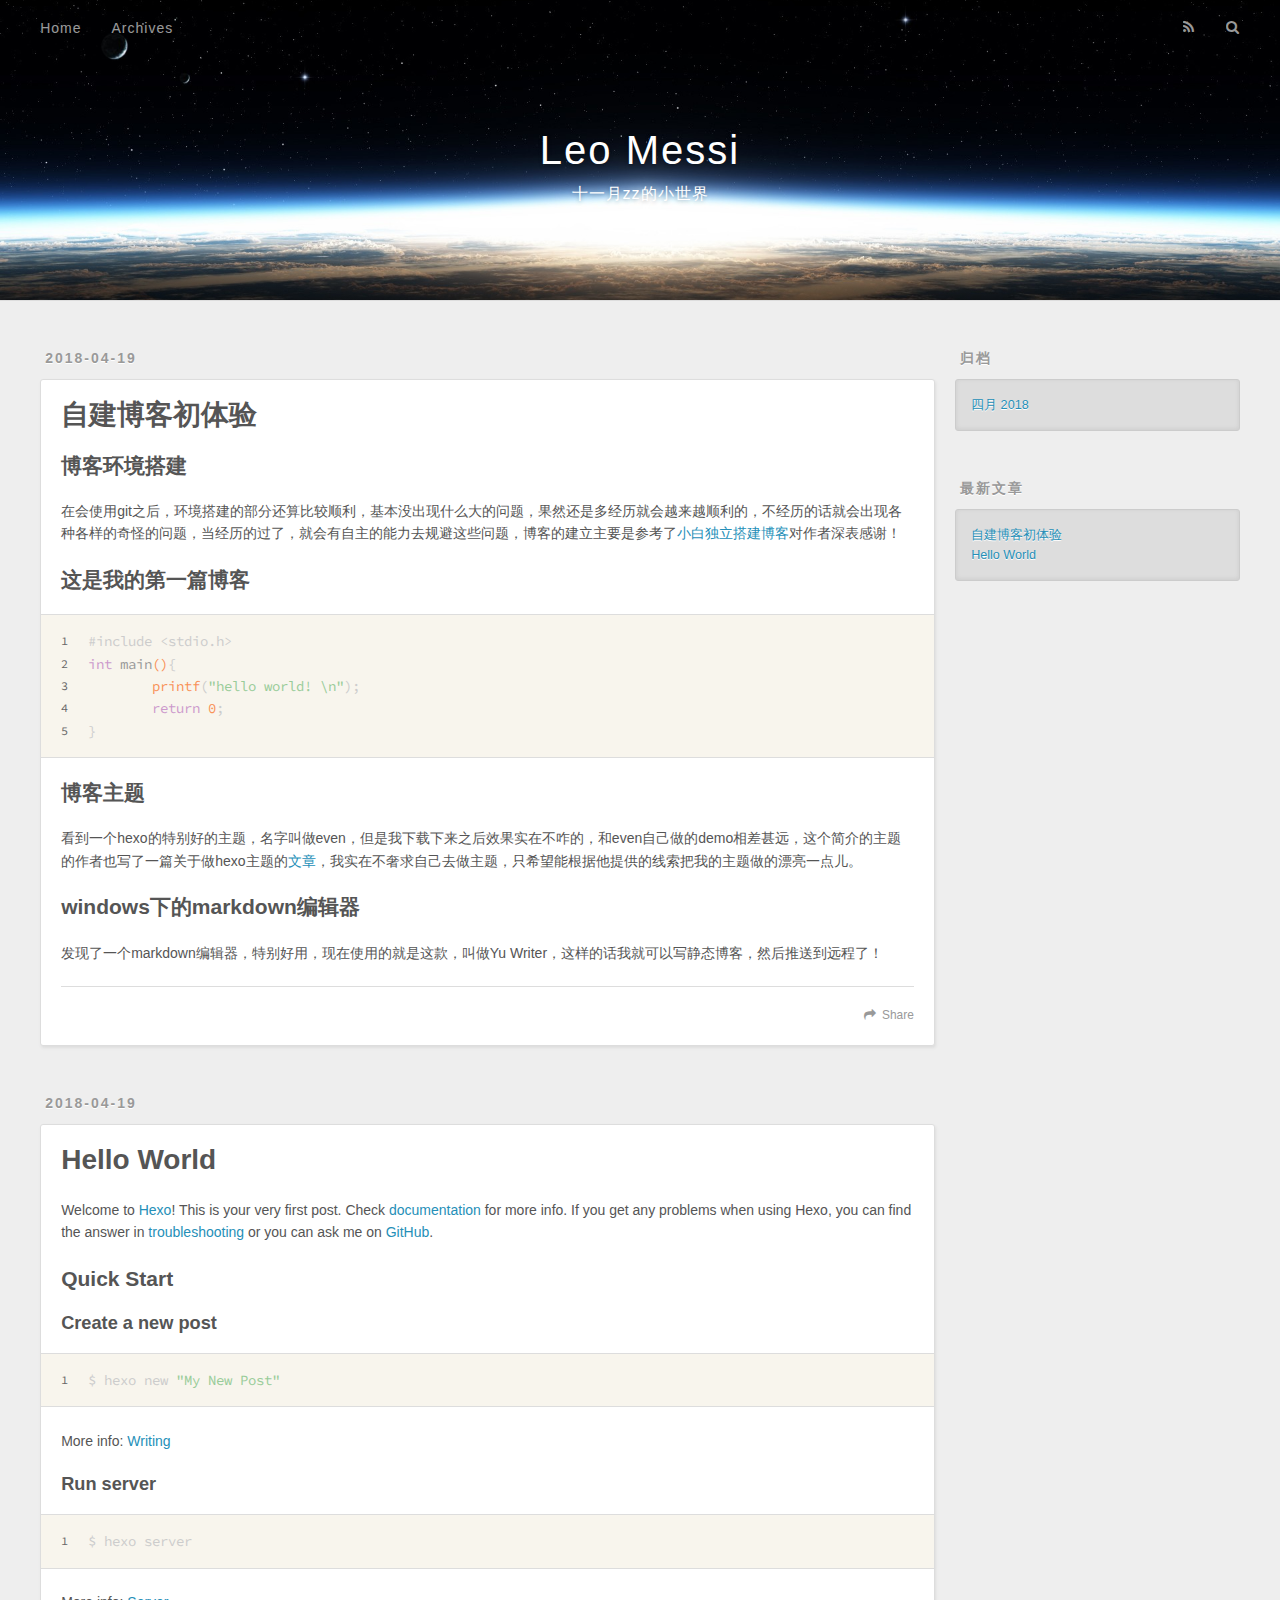
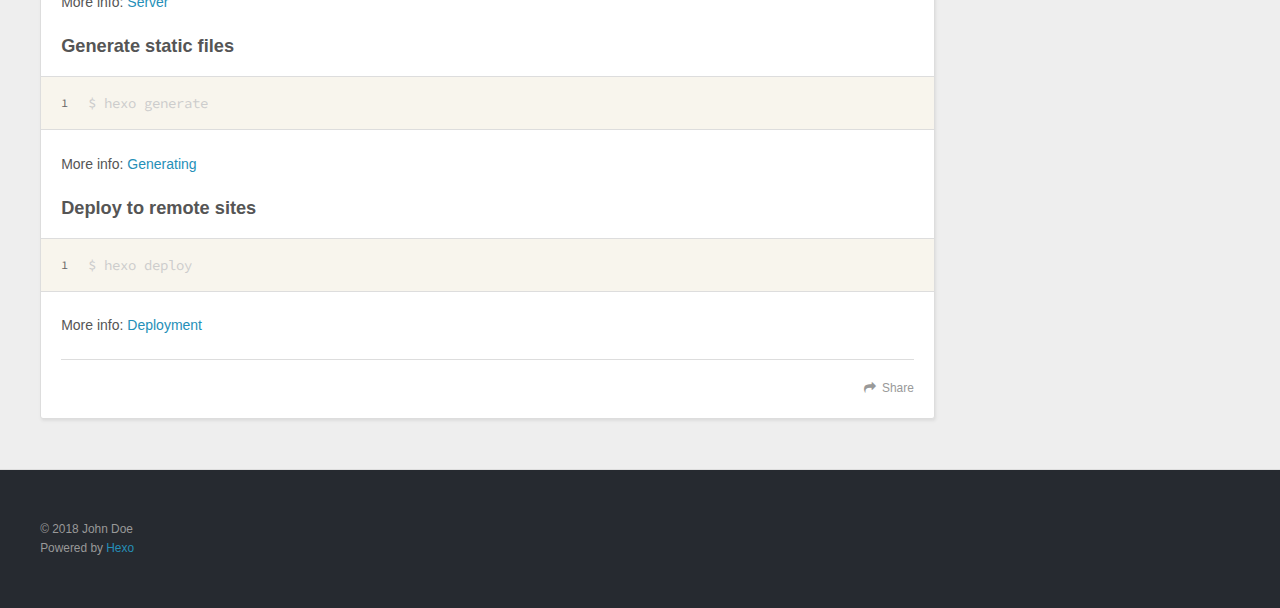
==== index.html @ 9f078a98 "Site updated: 2018-04-19 22:15:54" ====
<!DOCTYPE html>
<html>
<head>
  <meta charset="utf-8">
  

  
  <title>Leo Messi</title>
  <meta name="viewport" content="width=device-width, initial-scale=1, maximum-scale=1">
  <meta property="og:type" content="website">
<meta property="og:title" content="Leo Messi">
<meta property="og:url" content="http://yoursite.com/index.html">
<meta property="og:site_name" content="Leo Messi">
<meta property="og:locale" content="zh-CN">
<meta name="twitter:card" content="summary">
<meta name="twitter:title" content="Leo Messi">
  
    <link rel="alternate" href="/atom.xml" title="Leo Messi" type="application/atom+xml">
  
  
    <link rel="icon" href="/favicon.png">
  
  
    <link href="//fonts.googleapis.com/css?family=Source+Code+Pro" rel="stylesheet" type="text/css">
  
  <link rel="stylesheet" href="/css/style.css">
</head>

<body>
  <div id="container">
    <div id="wrap">
      <header id="header">
  <div id="banner"></div>
  <div id="header-outer" class="outer">
    <div id="header-title" class="inner">
      <h1 id="logo-wrap">
        <a href="/" id="logo">Leo Messi</a>
      </h1>
      
        <h2 id="subtitle-wrap">
          <a href="/" id="subtitle">十一月zz的小世界</a>
        </h2>
      
    </div>
    <div id="header-inner" class="inner">
      <nav id="main-nav">
        <a id="main-nav-toggle" class="nav-icon"></a>
        
          <a class="main-nav-link" href="/">Home</a>
        
          <a class="main-nav-link" href="/archives">Archives</a>
        
      </nav>
      <nav id="sub-nav">
        
          <a id="nav-rss-link" class="nav-icon" href="/atom.xml" title="RSS Feed"></a>
        
        <a id="nav-search-btn" class="nav-icon" title="搜索"></a>
      </nav>
      <div id="search-form-wrap">
        <form action="//google.com/search" method="get" accept-charset="UTF-8" class="search-form"><input type="search" name="q" class="search-form-input" placeholder="Search"><button type="submit" class="search-form-submit">&#xF002;</button><input type="hidden" name="sitesearch" value="http://yoursite.com"></form>
      </div>
    </div>
  </div>
</header>
      <div class="outer">
        <section id="main">
  
    <article id="post-my first blog" class="article article-type-post" itemscope itemprop="blogPost">
  <div class="article-meta">
    <a href="/2018/04/19/my first blog/" class="article-date">
  <time datetime="2018-04-19T09:56:06.334Z" itemprop="datePublished">2018-04-19</time>
</a>
    
  </div>
  <div class="article-inner">
    
    
      <header class="article-header">
        
  
    <h1 itemprop="name">
      <a class="article-title" href="/2018/04/19/my first blog/">自建博客初体验</a>
    </h1>
  

      </header>
    
    <div class="article-entry" itemprop="articleBody">
      
        <h2 id="博客环境搭建"><a href="#博客环境搭建" class="headerlink" title="博客环境搭建"></a>博客环境搭建</h2><p>在会使用git之后，环境搭建的部分还算比较顺利，基本没出现什么大的问题，果然还是多经历就会越来越顺利的，不经历的话就会出现各种各样的奇怪的问题，当经历的过了，就会有自主的能力去规避这些问题，博客的建立主要是参考了<a href="https://my.oschina.net/ryaneLee/blog/638440" target="_blank" rel="noopener">小白独立搭建博客</a>对作者深表感谢！</p>
<h2 id="这是我的第一篇博客"><a href="#这是我的第一篇博客" class="headerlink" title="这是我的第一篇博客"></a>这是我的第一篇博客</h2><figure class="highlight c++"><table><tr><td class="gutter"><pre><span class="line">1</span><br><span class="line">2</span><br><span class="line">3</span><br><span class="line">4</span><br><span class="line">5</span><br></pre></td><td class="code"><pre><span class="line"><span class="meta">#<span class="meta-keyword">include</span> <span class="meta-string">&lt;stdio.h&gt;</span></span></span><br><span class="line"><span class="function"><span class="keyword">int</span> <span class="title">main</span><span class="params">()</span></span>&#123;</span><br><span class="line">	<span class="built_in">printf</span>(<span class="string">"hello world! \n"</span>);</span><br><span class="line">	<span class="keyword">return</span> <span class="number">0</span>;</span><br><span class="line">&#125;</span><br></pre></td></tr></table></figure>
<h2 id="博客主题"><a href="#博客主题" class="headerlink" title="博客主题"></a>博客主题</h2><p>看到一个hexo的特别好的主题，名字叫做even，但是我下载下来之后效果实在不咋的，和even自己做的demo相差甚远，这个简介的主题的作者也写了一篇关于做hexo主题的<a href="http://www.ahonn.me/2016/12/15/create-a-hexo-theme-from-scratch/" target="_blank" rel="noopener">文章</a>，我实在不奢求自己去做主题，只希望能根据他提供的线索把我的主题做的漂亮一点儿。</p>
<h2 id="windows下的markdown编辑器"><a href="#windows下的markdown编辑器" class="headerlink" title="windows下的markdown编辑器"></a>windows下的markdown编辑器</h2><p>发现了一个markdown编辑器，特别好用，现在使用的就是这款，叫做Yu Writer，这样的话我就可以写静态博客，然后推送到远程了！</p>

      
    </div>
    <footer class="article-footer">
      <a data-url="http://yoursite.com/2018/04/19/my first blog/" data-id="cjg6lzcwb0001douzcb21esgv" class="article-share-link">Share</a>
      
      
    </footer>
  </div>
  
</article>


  
    <article id="post-hello-world" class="article article-type-post" itemscope itemprop="blogPost">
  <div class="article-meta">
    <a href="/2018/04/19/hello-world/" class="article-date">
  <time datetime="2018-04-19T07:19:35.879Z" itemprop="datePublished">2018-04-19</time>
</a>
    
  </div>
  <div class="article-inner">
    
    
      <header class="article-header">
        
  
    <h1 itemprop="name">
      <a class="article-title" href="/2018/04/19/hello-world/">Hello World</a>
    </h1>
  

      </header>
    
    <div class="article-entry" itemprop="articleBody">
      
        <p>Welcome to <a href="https://hexo.io/" target="_blank" rel="noopener">Hexo</a>! This is your very first post. Check <a href="https://hexo.io/docs/" target="_blank" rel="noopener">documentation</a> for more info. If you get any problems when using Hexo, you can find the answer in <a href="https://hexo.io/docs/troubleshooting.html" target="_blank" rel="noopener">troubleshooting</a> or you can ask me on <a href="https://github.com/hexojs/hexo/issues" target="_blank" rel="noopener">GitHub</a>.</p>
<h2 id="Quick-Start"><a href="#Quick-Start" class="headerlink" title="Quick Start"></a>Quick Start</h2><h3 id="Create-a-new-post"><a href="#Create-a-new-post" class="headerlink" title="Create a new post"></a>Create a new post</h3><figure class="highlight bash"><table><tr><td class="gutter"><pre><span class="line">1</span><br></pre></td><td class="code"><pre><span class="line">$ hexo new <span class="string">"My New Post"</span></span><br></pre></td></tr></table></figure>
<p>More info: <a href="https://hexo.io/docs/writing.html" target="_blank" rel="noopener">Writing</a></p>
<h3 id="Run-server"><a href="#Run-server" class="headerlink" title="Run server"></a>Run server</h3><figure class="highlight bash"><table><tr><td class="gutter"><pre><span class="line">1</span><br></pre></td><td class="code"><pre><span class="line">$ hexo server</span><br></pre></td></tr></table></figure>
<p>More info: <a href="https://hexo.io/docs/server.html" target="_blank" rel="noopener">Server</a></p>
<h3 id="Generate-static-files"><a href="#Generate-static-files" class="headerlink" title="Generate static files"></a>Generate static files</h3><figure class="highlight bash"><table><tr><td class="gutter"><pre><span class="line">1</span><br></pre></td><td class="code"><pre><span class="line">$ hexo generate</span><br></pre></td></tr></table></figure>
<p>More info: <a href="https://hexo.io/docs/generating.html" target="_blank" rel="noopener">Generating</a></p>
<h3 id="Deploy-to-remote-sites"><a href="#Deploy-to-remote-sites" class="headerlink" title="Deploy to remote sites"></a>Deploy to remote sites</h3><figure class="highlight bash"><table><tr><td class="gutter"><pre><span class="line">1</span><br></pre></td><td class="code"><pre><span class="line">$ hexo deploy</span><br></pre></td></tr></table></figure>
<p>More info: <a href="https://hexo.io/docs/deployment.html" target="_blank" rel="noopener">Deployment</a></p>

      
    </div>
    <footer class="article-footer">
      <a data-url="http://yoursite.com/2018/04/19/hello-world/" data-id="cjg6lzcvq0000douzzpx4tgja" class="article-share-link">Share</a>
      
      
    </footer>
  </div>
  
</article>


  


</section>
        
          <aside id="sidebar">
  
    

  
    

  
    
  
    
  <div class="widget-wrap">
    <h3 class="widget-title">归档</h3>
    <div class="widget">
      <ul class="archive-list"><li class="archive-list-item"><a class="archive-list-link" href="/archives/2018/04/">四月 2018</a></li></ul>
    </div>
  </div>


  
    
  <div class="widget-wrap">
    <h3 class="widget-title">最新文章</h3>
    <div class="widget">
      <ul>
        
          <li>
            <a href="/2018/04/19/my first blog/">自建博客初体验</a>
          </li>
        
          <li>
            <a href="/2018/04/19/hello-world/">Hello World</a>
          </li>
        
      </ul>
    </div>
  </div>

  
</aside>
        
      </div>
      <footer id="footer">
  
  <div class="outer">
    <div id="footer-info" class="inner">
      &copy; 2018 John Doe<br>
      Powered by <a href="http://hexo.io/" target="_blank">Hexo</a>
    </div>
  </div>
</footer>
    </div>
    <nav id="mobile-nav">
  
    <a href="/" class="mobile-nav-link">Home</a>
  
    <a href="/archives" class="mobile-nav-link">Archives</a>
  
</nav>
    

<script src="//ajax.googleapis.com/ajax/libs/jquery/2.0.3/jquery.min.js"></script>


  <link rel="stylesheet" href="/fancybox/jquery.fancybox.css">
  <script src="/fancybox/jquery.fancybox.pack.js"></script>


<script src="/js/script.js"></script>



  </div>
</body>
</html>
---- css/style.css ----
body {
  width: 100%;
}
body:before,
body:after {
  content: "";
  display: table;
}
body:after {
  clear: both;
}
html,
body,
div,
span,
applet,
object,
iframe,
h1,
h2,
h3,
h4,
h5,
h6,
p,
blockquote,
pre,
a,
abbr,
acronym,
address,
big,
cite,
code,
del,
dfn,
em,
img,
ins,
kbd,
q,
s,
samp,
small,
strike,
strong,
sub,
sup,
tt,
var,
dl,
dt,
dd,
ol,
ul,
li,
fieldset,
form,
label,
legend,
table,
caption,
tbody,
tfoot,
thead,
tr,
th,
td {
  margin: 0;
  padding: 0;
  border: 0;
  outline: 0;
  font-weight: inherit;
  font-style: inherit;
  font-family: inherit;
  font-size: 100%;
  vertical-align: baseline;
}
body {
  line-height: 1;
  color: #000;
  background: #fff;
}
ol,
ul {
  list-style: none;
}
table {
  border-collapse: separate;
  border-spacing: 0;
  vertical-align: middle;
}
caption,
th,
td {
  text-align: left;
  font-weight: normal;
  vertical-align: middle;
}
a img {
  border: none;
}
input,
button {
  margin: 0;
  padding: 0;
}
input::-moz-focus-inner,
button::-moz-focus-inner {
  border: 0;
  padding: 0;
}
@font-face {
  font-family: FontAwesome;
  font-style: normal;
  font-weight: normal;
  src: url("fonts/fontawesome-webfont.eot?v=#4.0.3");
  src: url("fonts/fontawesome-webfont.eot?#iefix&v=#4.0.3") format("embedded-opentype"), url("fonts/fontawesome-webfont.woff?v=#4.0.3") format("woff"), url("fonts/fontawesome-webfont.ttf?v=#4.0.3") format("truetype"), url("fonts/fontawesome-webfont.svg#fontawesomeregular?v=#4.0.3") format("svg");
}
html,
body,
#container {
  height: 100%;
}
body {
  background: #eee;
  font: 14px -apple-system, BlinkMacSystemFont, "Segoe UI", "Roboto", "Oxygen", "Ubuntu", "Cantarell", "Fira Sans", "Droid Sans", "Helvetica Neue", sans-serif;
  -webkit-text-size-adjust: 100%;
}
.outer {
  max-width: 1220px;
  margin: 0 auto;
  padding: 0 20px;
}
.outer:before,
.outer:after {
  content: "";
  display: table;
}
.outer:after {
  clear: both;
}
.inner {
  display: inline;
  float: left;
  width: 98.33333333333333%;
  margin: 0 0.833333333333333%;
}
.left,
.alignleft {
  float: left;
}
.right,
.alignright {
  float: right;
}
.clear {
  clear: both;
}
#container {
  position: relative;
}
.mobile-nav-on {
  overflow: hidden;
}
#wrap {
  height: 100%;
  width: 100%;
  position: absolute;
  top: 0;
  left: 0;
  -webkit-transition: 0.2s ease-out;
  -moz-transition: 0.2s ease-out;
  -ms-transition: 0.2s ease-out;
  transition: 0.2s ease-out;
  z-index: 1;
  background: #eee;
}
.mobile-nav-on #wrap {
  left: 280px;
}
@media screen and (min-width: 768px) {
  #main {
    display: inline;
    float: left;
    width: 73.33333333333333%;
    margin: 0 0.833333333333333%;
  }
}
.article-date,
.article-category-link,
.archive-year,
.widget-title {
  text-decoration: none;
  text-transform: uppercase;
  letter-spacing: 2px;
  color: #999;
  margin-bottom: 1em;
  margin-left: 5px;
  line-height: 1em;
  text-shadow: 0 1px #fff;
  font-weight: bold;
}
.article-inner,
.archive-article-inner {
  background: #fff;
  -webkit-box-shadow: 1px 2px 3px #ddd;
  box-shadow: 1px 2px 3px #ddd;
  border: 1px solid #ddd;
  border-radius: 3px;
}
.article-entry h1,
.widget h1 {
  font-size: 2em;
}
.article-entry h2,
.widget h2 {
  font-size: 1.5em;
}
.article-entry h3,
.widget h3 {
  font-size: 1.3em;
}
.article-entry h4,
.widget h4 {
  font-size: 1.2em;
}
.article-entry h5,
.widget h5 {
  font-size: 1em;
}
.article-entry h6,
.widget h6 {
  font-size: 1em;
  color: #999;
}
.article-entry hr,
.widget hr {
  border: 1px dashed #ddd;
}
.article-entry strong,
.widget strong {
  font-weight: bold;
}
.article-entry em,
.widget em,
.article-entry cite,
.widget cite {
  font-style: italic;
}
.article-entry sup,
.widget sup,
.article-entry sub,
.widget sub {
  font-size: 0.75em;
  line-height: 0;
  position: relative;
  vertical-align: baseline;
}
.article-entry sup,
.widget sup {
  top: -0.5em;
}
.article-entry sub,
.widget sub {
  bottom: -0.2em;
}
.article-entry small,
.widget small {
  font-size: 0.85em;
}
.article-entry acronym,
.widget acronym,
.article-entry abbr,
.widget abbr {
  border-bottom: 1px dotted;
}
.article-entry ul,
.widget ul,
.article-entry ol,
.widget ol,
.article-entry dl,
.widget dl {
  margin: 0 20px;
  line-height: 1.6em;
}
.article-entry ul ul,
.widget ul ul,
.article-entry ol ul,
.widget ol ul,
.article-entry ul ol,
.widget ul ol,
.article-entry ol ol,
.widget ol ol {
  margin-top: 0;
  margin-bottom: 0;
}
.article-entry ul,
.widget ul {
  list-style: disc;
}
.article-entry ol,
.widget ol {
  list-style: decimal;
}
.article-entry dt,
.widget dt {
  font-weight: bold;
}
#header {
  height: 300px;
  position: relative;
  border-bottom: 1px solid #ddd;
}
#header:before,
#header:after {
  content: "";
  position: absolute;
  left: 0;
  right: 0;
  height: 40px;
}
#header:before {
  top: 0;
  background: -webkit-linear-gradient(rgba(0,0,0,0.2), transparent);
  background: -moz-linear-gradient(rgba(0,0,0,0.2), transparent);
  background: -ms-linear-gradient(rgba(0,0,0,0.2), transparent);
  background: linear-gradient(rgba(0,0,0,0.2), transparent);
}
#header:after {
  bottom: 0;
  background: -webkit-linear-gradient(transparent, rgba(0,0,0,0.2));
  background: -moz-linear-gradient(transparent, rgba(0,0,0,0.2));
  background: -ms-linear-gradient(transparent, rgba(0,0,0,0.2));
  background: linear-gradient(transparent, rgba(0,0,0,0.2));
}
#header-outer {
  height: 100%;
  position: relative;
}
#header-inner {
  position: relative;
  overflow: hidden;
}
#banner {
  position: absolute;
  top: 0;
  left: 0;
  width: 100%;
  height: 100%;
  background: url("images/banner.jpg") center #000;
  -webkit-background-size: cover;
  -moz-background-size: cover;
  background-size: cover;
  z-index: -1;
}
#header-title {
  text-align: center;
  height: 40px;
  position: absolute;
  top: 50%;
  left: 0;
  margin-top: -20px;
}
#logo,
#subtitle {
  text-decoration: none;
  color: #fff;
  font-weight: 300;
  text-shadow: 0 1px 4px rgba(0,0,0,0.3);
}
#logo {
  font-size: 40px;
  line-height: 40px;
  letter-spacing: 2px;
}
#subtitle {
  font-size: 16px;
  line-height: 16px;
  letter-spacing: 1px;
}
#subtitle-wrap {
  margin-top: 16px;
}
#main-nav {
  float: left;
  margin-left: -15px;
}
.nav-icon,
.main-nav-link {
  float: left;
  color: #fff;
  opacity: 0.6;
  text-decoration: none;
  text-shadow: 0 1px rgba(0,0,0,0.2);
  -webkit-transition: opacity 0.2s;
  -moz-transition: opacity 0.2s;
  -ms-transition: opacity 0.2s;
  transition: opacity 0.2s;
  display: block;
  padding: 20px 15px;
}
.nav-icon:hover,
.main-nav-link:hover {
  opacity: 1;
}
.nav-icon {
  font-family: FontAwesome;
  text-align: center;
  font-size: 14px;
  width: 14px;
  height: 14px;
  padding: 20px 15px;
  position: relative;
  cursor: pointer;
}
.main-nav-link {
  font-weight: 300;
  letter-spacing: 1px;
}
@media screen and (max-width: 479px) {
  .main-nav-link {
    display: none;
  }
}
#main-nav-toggle {
  display: none;
}
#main-nav-toggle:before {
  content: "\f0c9";
}
@media screen and (max-width: 479px) {
  #main-nav-toggle {
    display: block;
  }
}
#sub-nav {
  float: right;
  margin-right: -15px;
}
#nav-rss-link:before {
  content: "\f09e";
}
#nav-search-btn:before {
  content: "\f002";
}
#search-form-wrap {
  position: absolute;
  top: 15px;
  width: 150px;
  height: 30px;
  right: -150px;
  opacity: 0;
  -webkit-transition: 0.2s ease-out;
  -moz-transition: 0.2s ease-out;
  -ms-transition: 0.2s ease-out;
  transition: 0.2s ease-out;
}
#search-form-wrap.on {
  opacity: 1;
  right: 0;
}
@media screen and (max-width: 479px) {
  #search-form-wrap {
    width: 100%;
    right: -100%;
  }
}
.search-form {
  position: absolute;
  top: 0;
  left: 0;
  right: 0;
  background: #fff;
  padding: 5px 15px;
  border-radius: 15px;
  -webkit-box-shadow: 0 0 10px rgba(0,0,0,0.3);
  box-shadow: 0 0 10px rgba(0,0,0,0.3);
}
.search-form-input {
  border: none;
  background: none;
  color: #555;
  width: 100%;
  font: 13px -apple-system, BlinkMacSystemFont, "Segoe UI", "Roboto", "Oxygen", "Ubuntu", "Cantarell", "Fira Sans", "Droid Sans", "Helvetica Neue", sans-serif;
  outline: none;
}
.search-form-input::-webkit-search-results-decoration,
.search-form-input::-webkit-search-cancel-button {
  -webkit-appearance: none;
}
.search-form-submit {
  position: absolute;
  top: 50%;
  right: 10px;
  margin-top: -7px;
  font: 13px FontAwesome;
  border: none;
  background: none;
  color: #bbb;
  cursor: pointer;
}
.search-form-submit:hover,
.search-form-submit:focus {
  color: #777;
}
.article {
  margin: 50px 0;
}
.article-inner {
  overflow: hidden;
}
.article-meta:before,
.article-meta:after {
  content: "";
  display: table;
}
.article-meta:after {
  clear: both;
}
.article-date {
  float: left;
}
.article-category {
  float: left;
  line-height: 1em;
  color: #ccc;
  text-shadow: 0 1px #fff;
  margin-left: 8px;
}
.article-category:before {
  content: "\2022";
}
.article-category-link {
  margin: 0 12px 1em;
}
.article-header {
  padding: 20px 20px 0;
}
.article-title {
  text-decoration: none;
  font-size: 2em;
  font-weight: bold;
  color: #555;
  line-height: 1.1em;
  -webkit-transition: color 0.2s;
  -moz-transition: color 0.2s;
  -ms-transition: color 0.2s;
  transition: color 0.2s;
}
a.article-title:hover {
  color: #258fb8;
}
.article-entry {
  color: #555;
  padding: 0 20px;
}
.article-entry:before,
.article-entry:after {
  content: "";
  display: table;
}
.article-entry:after {
  clear: both;
}
.article-entry p,
.article-entry table {
  line-height: 1.6em;
  margin: 1.6em 0;
}
.article-entry h1,
.article-entry h2,
.article-entry h3,
.article-entry h4,
.article-entry h5,
.article-entry h6 {
  font-weight: bold;
}
.article-entry h1,
.article-entry h2,
.article-entry h3,
.article-entry h4,
.article-entry h5,
.article-entry h6 {
  line-height: 1.1em;
  margin: 1.1em 0;
}
.article-entry a {
  color: #258fb8;
  text-decoration: none;
}
.article-entry a:hover {
  text-decoration: underline;
}
.article-entry ul,
.article-entry ol,
.article-entry dl {
  margin-top: 1.6em;
  margin-bottom: 1.6em;
}
.article-entry img,
.article-entry video {
  max-width: 100%;
  height: auto;
  display: block;
  margin: auto;
}
.article-entry iframe {
  border: none;
}
.article-entry table {
  width: 100%;
  border-collapse: collapse;
  border-spacing: 0;
}
.article-entry th {
  font-weight: bold;
  border-bottom: 3px solid #ddd;
  padding-bottom: 0.5em;
}
.article-entry td {
  border-bottom: 1px solid #ddd;
  padding: 10px 0;
}
.article-entry blockquote {
  font-family: Georgia, "Times New Roman", serif;
  font-size: 1.4em;
  margin: 1.6em 20px;
  text-align: center;
}
.article-entry blockquote footer {
  font-size: 14px;
  margin: 1.6em 0;
  font-family: -apple-system, BlinkMacSystemFont, "Segoe UI", "Roboto", "Oxygen", "Ubuntu", "Cantarell", "Fira Sans", "Droid Sans", "Helvetica Neue", sans-serif;
}
.article-entry blockquote footer cite:before {
  content: "—";
  padding: 0 0.5em;
}
.article-entry .pullquote {
  text-align: left;
  width: 45%;
  margin: 0;
}
.article-entry .pullquote.left {
  margin-left: 0.5em;
  margin-right: 1em;
}
.article-entry .pullquote.right {
  margin-right: 0.5em;
  margin-left: 1em;
}
.article-entry .caption {
  color: #999;
  display: block;
  font-size: 0.9em;
  margin-top: 0.5em;
  position: relative;
  text-align: center;
}
.article-entry .video-container {
  position: relative;
  padding-top: 56.25%;
  height: 0;
  overflow: hidden;
}
.article-entry .video-container iframe,
.article-entry .video-container object,
.article-entry .video-container embed {
  position: absolute;
  top: 0;
  left: 0;
  width: 100%;
  height: 100%;
  margin-top: 0;
}
.article-more-link a {
  display: inline-block;
  line-height: 1em;
  padding: 6px 15px;
  border-radius: 15px;
  background: #eee;
  color: #999;
  text-shadow: 0 1px #fff;
  text-decoration: none;
}
.article-more-link a:hover {
  background: #258fb8;
  color: #fff;
  text-decoration: none;
  text-shadow: 0 1px #1e7293;
}
.article-footer {
  font-size: 0.85em;
  line-height: 1.6em;
  border-top: 1px solid #ddd;
  padding-top: 1.6em;
  margin: 0 20px 20px;
}
.article-footer:before,
.article-footer:after {
  content: "";
  display: table;
}
.article-footer:after {
  clear: both;
}
.article-footer a {
  color: #999;
  text-decoration: none;
}
.article-footer a:hover {
  color: #555;
}
.article-tag-list-item {
  float: left;
  margin-right: 10px;
}
.article-tag-list-link:before {
  content: "#";
}
.article-comment-link {
  float: right;
}
.article-comment-link:before {
  content: "\f075";
  font-family: FontAwesome;
  padding-right: 8px;
}
.article-share-link {
  cursor: pointer;
  float: right;
  margin-left: 20px;
}
.article-share-link:before {
  content: "\f064";
  font-family: FontAwesome;
  padding-right: 6px;
}
#article-nav {
  position: relative;
}
#article-nav:before,
#article-nav:after {
  content: "";
  display: table;
}
#article-nav:after {
  clear: both;
}
@media screen and (min-width: 768px) {
  #article-nav {
    margin: 50px 0;
  }
  #article-nav:before {
    width: 8px;
    height: 8px;
    position: absolute;
    top: 50%;
    left: 50%;
    margin-top: -4px;
    margin-left: -4px;
    content: "";
    border-radius: 50%;
    background: #ddd;
    -webkit-box-shadow: 0 1px 2px #fff;
    box-shadow: 0 1px 2px #fff;
  }
}
.article-nav-link-wrap {
  text-decoration: none;
  text-shadow: 0 1px #fff;
  color: #999;
  -webkit-box-sizing: border-box;
  -moz-box-sizing: border-box;
  box-sizing: border-box;
  margin-top: 50px;
  text-align: center;
  display: block;
}
.article-nav-link-wrap:hover {
  color: #555;
}
@media screen and (min-width: 768px) {
  .article-nav-link-wrap {
    width: 50%;
    margin-top: 0;
  }
}
@media screen and (min-width: 768px) {
  #article-nav-newer {
    float: left;
    text-align: right;
    padding-right: 20px;
  }
}
@media screen and (min-width: 768px) {
  #article-nav-older {
    float: right;
    text-align: left;
    padding-left: 20px;
  }
}
.article-nav-caption {
  text-transform: uppercase;
  letter-spacing: 2px;
  color: #ddd;
  line-height: 1em;
  font-weight: bold;
}
#article-nav-newer .article-nav-caption {
  margin-right: -2px;
}
.article-nav-title {
  font-size: 0.85em;
  line-height: 1.6em;
  margin-top: 0.5em;
}
.article-share-box {
  position: absolute;
  display: none;
  background: #fff;
  -webkit-box-shadow: 1px 2px 10px rgba(0,0,0,0.2);
  box-shadow: 1px 2px 10px rgba(0,0,0,0.2);
  border-radius: 3px;
  margin-left: -145px;
  overflow: hidden;
  z-index: 1;
}
.article-share-box.on {
  display: block;
}
.article-share-input {
  width: 100%;
  background: none;
  -webkit-box-sizing: border-box;
  -moz-box-sizing: border-box;
  box-sizing: border-box;
  font: 14px -apple-system, BlinkMacSystemFont, "Segoe UI", "Roboto", "Oxygen", "Ubuntu", "Cantarell", "Fira Sans", "Droid Sans", "Helvetica Neue", sans-serif;
  padding: 0 15px;
  color: #555;
  outline: none;
  border: 1px solid #ddd;
  border-radius: 3px 3px 0 0;
  height: 36px;
  line-height: 36px;
}
.article-share-links {
  background: #eee;
}
.article-share-links:before,
.article-share-links:after {
  content: "";
  display: table;
}
.article-share-links:after {
  clear: both;
}
.article-share-twitter,
.article-share-facebook,
.article-share-pinterest,
.article-share-google {
  width: 50px;
  height: 36px;
  display: block;
  float: left;
  position: relative;
  color: #999;
  text-shadow: 0 1px #fff;
}
.article-share-twitter:before,
.article-share-facebook:before,
.article-share-pinterest:before,
.article-share-google:before {
  font-size: 20px;
  font-family: FontAwesome;
  width: 20px;
  height: 20px;
  position: absolute;
  top: 50%;
  left: 50%;
  margin-top: -10px;
  margin-left: -10px;
  text-align: center;
}
.article-share-twitter:hover,
.article-share-facebook:hover,
.article-share-pinterest:hover,
.article-share-google:hover {
  color: #fff;
}
.article-share-twitter:before {
  content: "\f099";
}
.article-share-twitter:hover {
  background: #00aced;
  text-shadow: 0 1px #008abe;
}
.article-share-facebook:before {
  content: "\f09a";
}
.article-share-facebook:hover {
  background: #3b5998;
  text-shadow: 0 1px #2f477a;
}
.article-share-pinterest:before {
  content: "\f0d2";
}
.article-share-pinterest:hover {
  background: #cb2027;
  text-shadow: 0 1px #a21a1f;
}
.article-share-google:before {
  content: "\f0d5";
}
.article-share-google:hover {
  background: #dd4b39;
  text-shadow: 0 1px #be3221;
}
.article-gallery {
  background: #000;
  position: relative;
}
.article-gallery-photos {
  position: relative;
  overflow: hidden;
}
.article-gallery-img {
  display: none;
  max-width: 100%;
}
.article-gallery-img:first-child {
  display: block;
}
.article-gallery-img.loaded {
  position: absolute;
  display: block;
}
.article-gallery-img img {
  display: block;
  max-width: 100%;
  margin: 0 auto;
}
#comments {
  background: #fff;
  -webkit-box-shadow: 1px 2px 3px #ddd;
  box-shadow: 1px 2px 3px #ddd;
  padding: 20px;
  border: 1px solid #ddd;
  border-radius: 3px;
  margin: 50px 0;
}
#comments a {
  color: #258fb8;
}
.archives-wrap {
  margin: 50px 0;
}
.archives:before,
.archives:after {
  content: "";
  display: table;
}
.archives:after {
  clear: both;
}
.archive-year-wrap {
  margin-bottom: 1em;
}
.archives {
  -webkit-column-gap: 10px;
  -moz-column-gap: 10px;
  column-gap: 10px;
}
@media screen and (min-width: 480px) and (max-width: 767px) {
  .archives {
    -webkit-column-count: 2;
    -moz-column-count: 2;
    column-count: 2;
  }
}
@media screen and (min-width: 768px) {
  .archives {
    -webkit-column-count: 3;
    -moz-column-count: 3;
    column-count: 3;
  }
}
.archive-article {
  -webkit-column-break-inside: avoid;
  page-break-inside: avoid;
  overflow: hidden;
  break-inside: avoid-column;
}
.archive-article-inner {
  padding: 10px;
  margin-bottom: 15px;
}
.archive-article-title {
  text-decoration: none;
  font-weight: bold;
  color: #555;
  -webkit-transition: color 0.2s;
  -moz-transition: color 0.2s;
  -ms-transition: color 0.2s;
  transition: color 0.2s;
  line-height: 1.6em;
}
.archive-article-title:hover {
  color: #258fb8;
}
.archive-article-footer {
  margin-top: 1em;
}
.archive-article-date {
  color: #999;
  text-decoration: none;
  font-size: 0.85em;
  line-height: 1em;
  margin-bottom: 0.5em;
  display: block;
}
#page-nav {
  margin: 50px auto;
  background: #fff;
  -webkit-box-shadow: 1px 2px 3px #ddd;
  box-shadow: 1px 2px 3px #ddd;
  border: 1px solid #ddd;
  border-radius: 3px;
  text-align: center;
  color: #999;
  overflow: hidden;
}
#page-nav:before,
#page-nav:after {
  content: "";
  display: table;
}
#page-nav:after {
  clear: both;
}
#page-nav a,
#page-nav span {
  padding: 10px 20px;
  line-height: 1;
  height: 2ex;
}
#page-nav a {
  color: #999;
  text-decoration: none;
}
#page-nav a:hover {
  background: #999;
  color: #fff;
}
#page-nav .prev {
  float: left;
}
#page-nav .next {
  float: right;
}
#page-nav .page-number {
  display: inline-block;
}
@media screen and (max-width: 479px) {
  #page-nav .page-number {
    display: none;
  }
}
#page-nav .current {
  color: #555;
  font-weight: bold;
}
#page-nav .space {
  color: #ddd;
}
#footer {
  background: #262a30;
  padding: 50px 0;
  border-top: 1px solid #ddd;
  color: #999;
}
#footer a {
  color: #258fb8;
  text-decoration: none;
}
#footer a:hover {
  text-decoration: underline;
}
#footer-info {
  line-height: 1.6em;
  font-size: 0.85em;
}
.article-entry pre,
.article-entry .highlight {
  background: #f8f5ed;
  margin: 0 -20px;
  padding: 15px 20px;
  border-style: solid;
  border-color: #ddd;
  border-width: 1px 0;
  overflow: auto;
  color: #ccc;
  line-height: 22.400000000000002px;
}
.article-entry .highlight .gutter pre,
.article-entry .gist .gist-file .gist-data .line-numbers {
  color: #666;
  font-size: 0.85em;
}
.article-entry pre,
.article-entry code {
  font-family: "Source Code Pro", Consolas, Monaco, Menlo, Consolas, monospace;
}
.article-entry code {
  background: #eee;
  text-shadow: 0 1px #fff;
  padding: 0 0.3em;
}
.article-entry pre code {
  background: none;
  text-shadow: none;
  padding: 0;
}
.article-entry .highlight pre {
  border: none;
  margin: 0;
  padding: 0;
}
.article-entry .highlight table {
  margin: 0;
  width: auto;
}
.article-entry .highlight td {
  border: none;
  padding: 0;
}
.article-entry .highlight figcaption {
  font-size: 0.85em;
  color: #999;
  line-height: 1em;
  margin-bottom: 1em;
}
.article-entry .highlight figcaption:before,
.article-entry .highlight figcaption:after {
  content: "";
  display: table;
}
.article-entry .highlight figcaption:after {
  clear: both;
}
.article-entry .highlight figcaption a {
  float: right;
}
.article-entry .highlight .gutter pre {
  text-align: right;
  padding-right: 20px;
}
.article-entry .highlight .line {
  height: 22.400000000000002px;
}
.article-entry .highlight .line.marked {
  background: #515151;
}
.article-entry .gist {
  margin: 0 -20px;
  border-style: solid;
  border-color: #ddd;
  border-width: 1px 0;
  background: #2d2d2d;
  padding: 15px 20px 15px 0;
}
.article-entry .gist .gist-file {
  border: none;
  font-family: "Source Code Pro", Consolas, Monaco, Menlo, Consolas, monospace;
  margin: 0;
}
.article-entry .gist .gist-file .gist-data {
  background: none;
  border: none;
}
.article-entry .gist .gist-file .gist-data .line-numbers {
  background: none;
  border: none;
  padding: 0 20px 0 0;
}
.article-entry .gist .gist-file .gist-data .line-data {
  padding: 0 !important;
}
.article-entry .gist .gist-file .highlight {
  margin: 0;
  padding: 0;
  border: none;
}
.article-entry .gist .gist-file .gist-meta {
  background: #2d2d2d;
  color: #999;
  font: 0.85em -apple-system, BlinkMacSystemFont, "Segoe UI", "Roboto", "Oxygen", "Ubuntu", "Cantarell", "Fira Sans", "Droid Sans", "Helvetica Neue", sans-serif;
  text-shadow: 0 0;
  padding: 0;
  margin-top: 1em;
  margin-left: 20px;
}
.article-entry .gist .gist-file .gist-meta a {
  color: #258fb8;
  font-weight: normal;
}
.article-entry .gist .gist-file .gist-meta a:hover {
  text-decoration: underline;
}
pre .comment,
pre .title {
  color: #999;
}
pre .variable,
pre .attribute,
pre .tag,
pre .regexp,
pre .ruby .constant,
pre .xml .tag .title,
pre .xml .pi,
pre .xml .doctype,
pre .html .doctype,
pre .css .id,
pre .css .class,
pre .css .pseudo {
  color: #f2777a;
}
pre .number,
pre .preprocessor,
pre .built_in,
pre .literal,
pre .params,
pre .constant {
  color: #f99157;
}
pre .class,
pre .ruby .class .title,
pre .css .rules .attribute {
  color: #9c9;
}
pre .string,
pre .value,
pre .inheritance,
pre .header,
pre .ruby .symbol,
pre .xml .cdata {
  color: #9c9;
}
pre .css .hexcolor {
  color: #6cc;
}
pre .function,
pre .python .decorator,
pre .python .title,
pre .ruby .function .title,
pre .ruby .title .keyword,
pre .perl .sub,
pre .javascript .title,
pre .coffeescript .title {
  color: #69c;
}
pre .keyword,
pre .javascript .function {
  color: #c9c;
}
@media screen and (max-width: 479px) {
  #mobile-nav {
    position: absolute;
    top: 0;
    left: 0;
    width: 280px;
    height: 100%;
    background: #191919;
    border-right: 1px solid #fff;
  }
}
@media screen and (max-width: 479px) {
  .mobile-nav-link {
    display: block;
    color: #999;
    text-decoration: none;
    padding: 15px 20px;
    font-weight: bold;
  }
  .mobile-nav-link:hover {
    color: #fff;
  }
}
@media screen and (min-width: 768px) {
  #sidebar {
    display: inline;
    float: left;
    width: 23.333333333333332%;
    margin: 0 0.833333333333333%;
  }
}
.widget-wrap {
  margin: 50px 0;
}
.widget {
  color: #111;
  text-shadow: 0 1px #fff;
  background: #ddd;
  -webkit-box-shadow: 0 -1px 4px #ccc inset;
  box-shadow: 0 -1px 4px #ccc inset;
  border: 1px solid #ccc;
  padding: 15px;
  border-radius: 3px;
}
.widget a {
  color: #258fb8;
  text-decoration: none;
}
.widget a:hover {
  text-decoration: underline;
}
.widget ul ul,
.widget ol ul,
.widget dl ul,
.widget ul ol,
.widget ol ol,
.widget dl ol,
.widget ul dl,
.widget ol dl,
.widget dl dl {
  margin-left: 15px;
  list-style: disc;
}
.widget {
  line-height: 1.6em;
  word-wrap: break-word;
  font-size: 0.9em;
}
.widget ul,
.widget ol {
  list-style: none;
  margin: 0;
}
.widget ul ul,
.widget ol ul,
.widget ul ol,
.widget ol ol {
  margin: 0 20px;
}
.widget ul ul,
.widget ol ul {
  list-style: disc;
}
.widget ul ol,
.widget ol ol {
  list-style: decimal;
}
.category-list-count,
.tag-list-count,
.archive-list-count {
  padding-left: 5px;
  color: #999;
  font-size: 0.85em;
}
.category-list-count:before,
.tag-list-count:before,
.archive-list-count:before {
  content: "(";
}
.category-list-count:after,
.tag-list-count:after,
.archive-list-count:after {
  content: ")";
}
.tagcloud a {
  margin-right: 5px;
  display: inline-block;
}
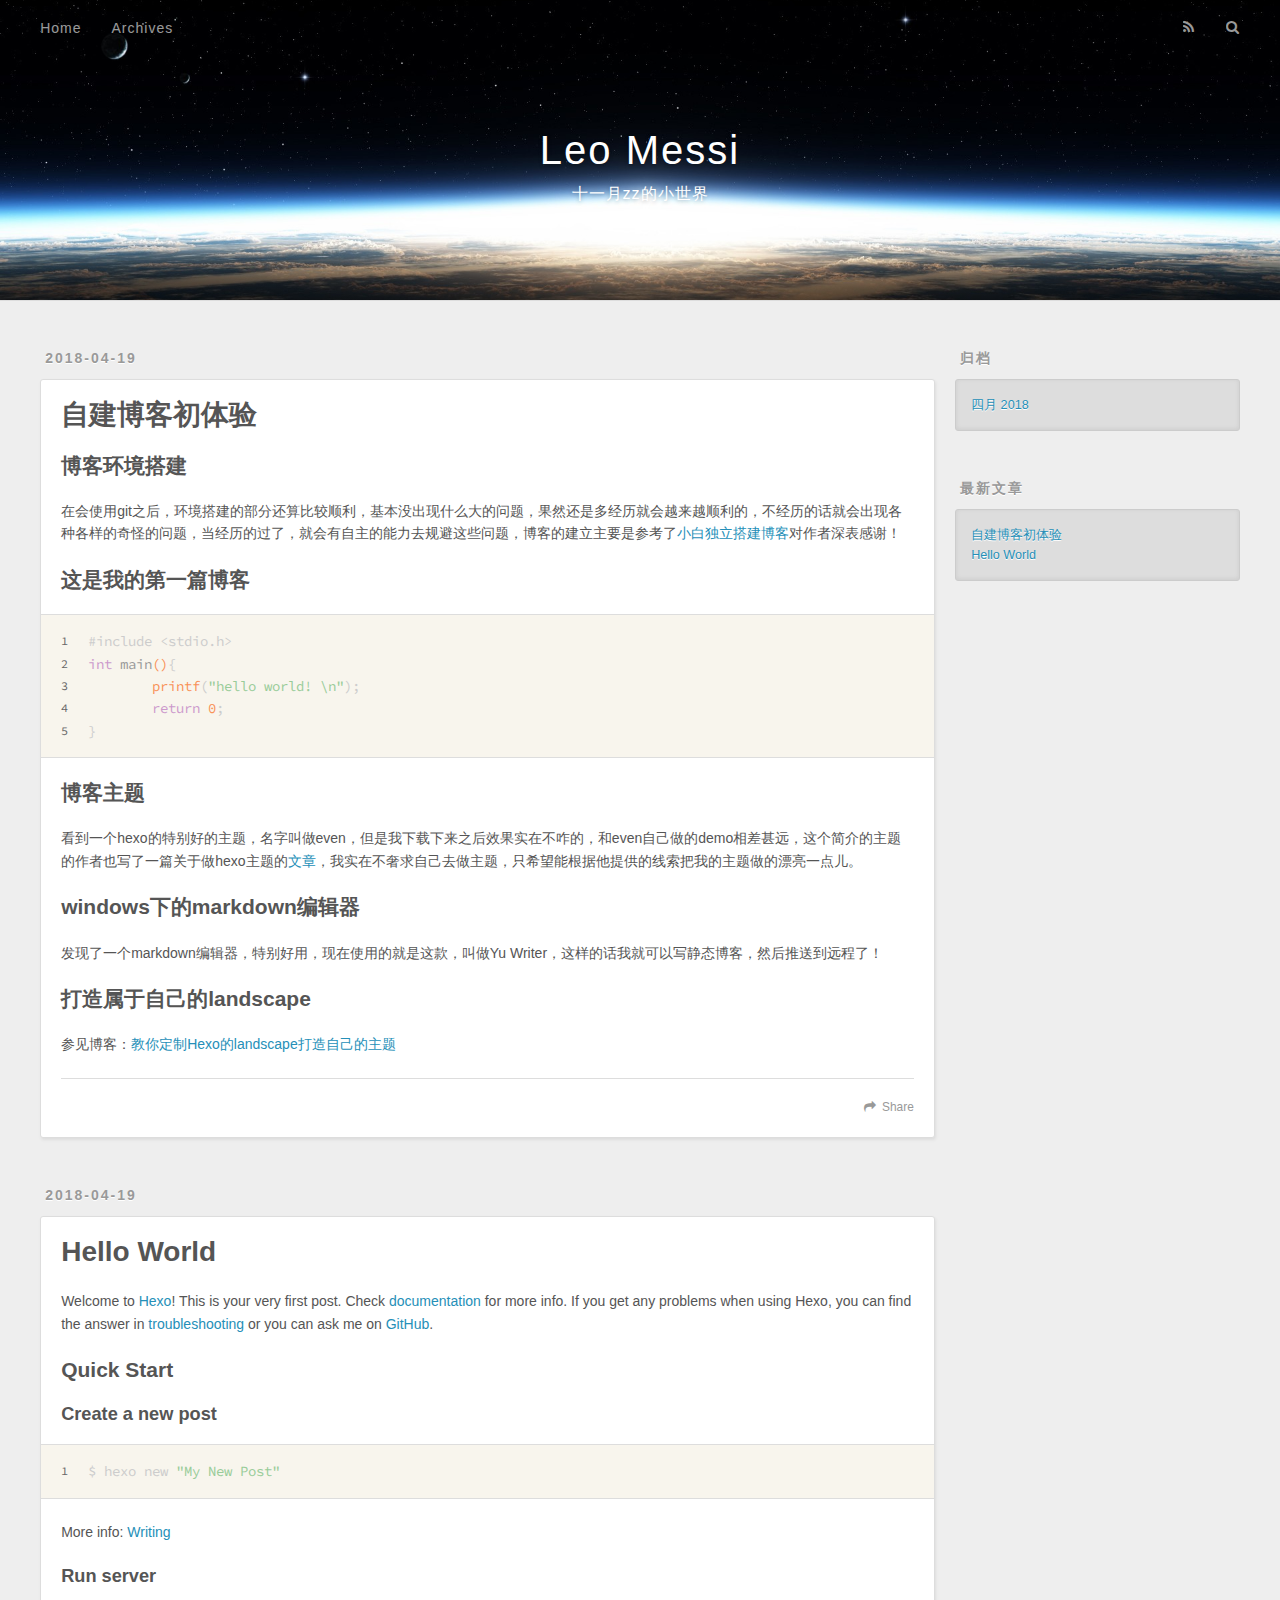
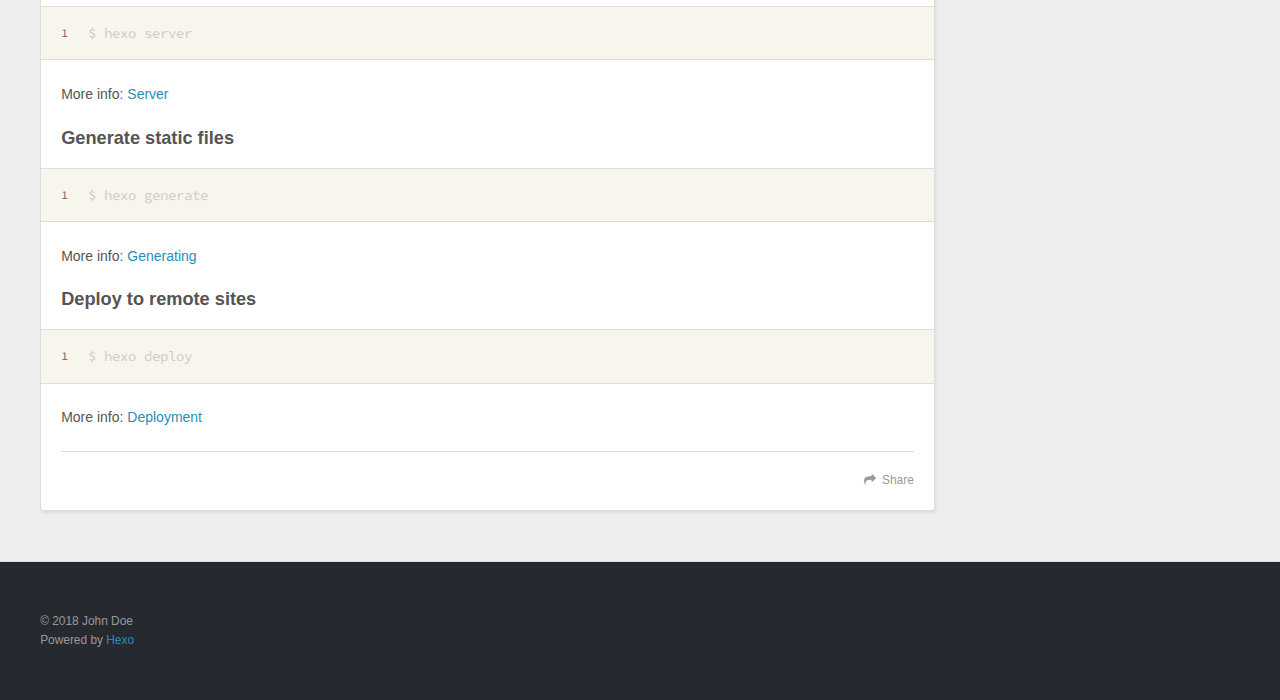
==== commit 7701814a: "Site updated: 2018-04-19 23:34:28" ====
--- a/index.html
+++ b/index.html
@@ -92,6 +92,7 @@
 <h2 id="这是我的第一篇博客"><a href="#这是我的第一篇博客" class="headerlink" title="这是我的第一篇博客"></a>这是我的第一篇博客</h2><figure class="highlight c++"><table><tr><td class="gutter"><pre><span class="line">1</span><br><span class="line">2</span><br><span class="line">3</span><br><span class="line">4</span><br><span class="line">5</span><br></pre></td><td class="code"><pre><span class="line"><span class="meta">#<span class="meta-keyword">include</span> <span class="meta-string">&lt;stdio.h&gt;</span></span></span><br><span class="line"><span class="function"><span class="keyword">int</span> <span class="title">main</span><span class="params">()</span></span>&#123;</span><br><span class="line">	<span class="built_in">printf</span>(<span class="string">"hello world! \n"</span>);</span><br><span class="line">	<span class="keyword">return</span> <span class="number">0</span>;</span><br><span class="line">&#125;</span><br></pre></td></tr></table></figure>
 <h2 id="博客主题"><a href="#博客主题" class="headerlink" title="博客主题"></a>博客主题</h2><p>看到一个hexo的特别好的主题，名字叫做even，但是我下载下来之后效果实在不咋的，和even自己做的demo相差甚远，这个简介的主题的作者也写了一篇关于做hexo主题的<a href="http://www.ahonn.me/2016/12/15/create-a-hexo-theme-from-scratch/" target="_blank" rel="noopener">文章</a>，我实在不奢求自己去做主题，只希望能根据他提供的线索把我的主题做的漂亮一点儿。</p>
 <h2 id="windows下的markdown编辑器"><a href="#windows下的markdown编辑器" class="headerlink" title="windows下的markdown编辑器"></a>windows下的markdown编辑器</h2><p>发现了一个markdown编辑器，特别好用，现在使用的就是这款，叫做Yu Writer，这样的话我就可以写静态博客，然后推送到远程了！</p>
+<h2 id="打造属于自己的landscape"><a href="#打造属于自己的landscape" class="headerlink" title="打造属于自己的landscape"></a>打造属于自己的landscape</h2><p>参见博客：<a href="https://www.jianshu.com/p/b96fd206571a" target="_blank" rel="noopener">教你定制Hexo的landscape打造自己的主题</a></p>
 
       
     </div>
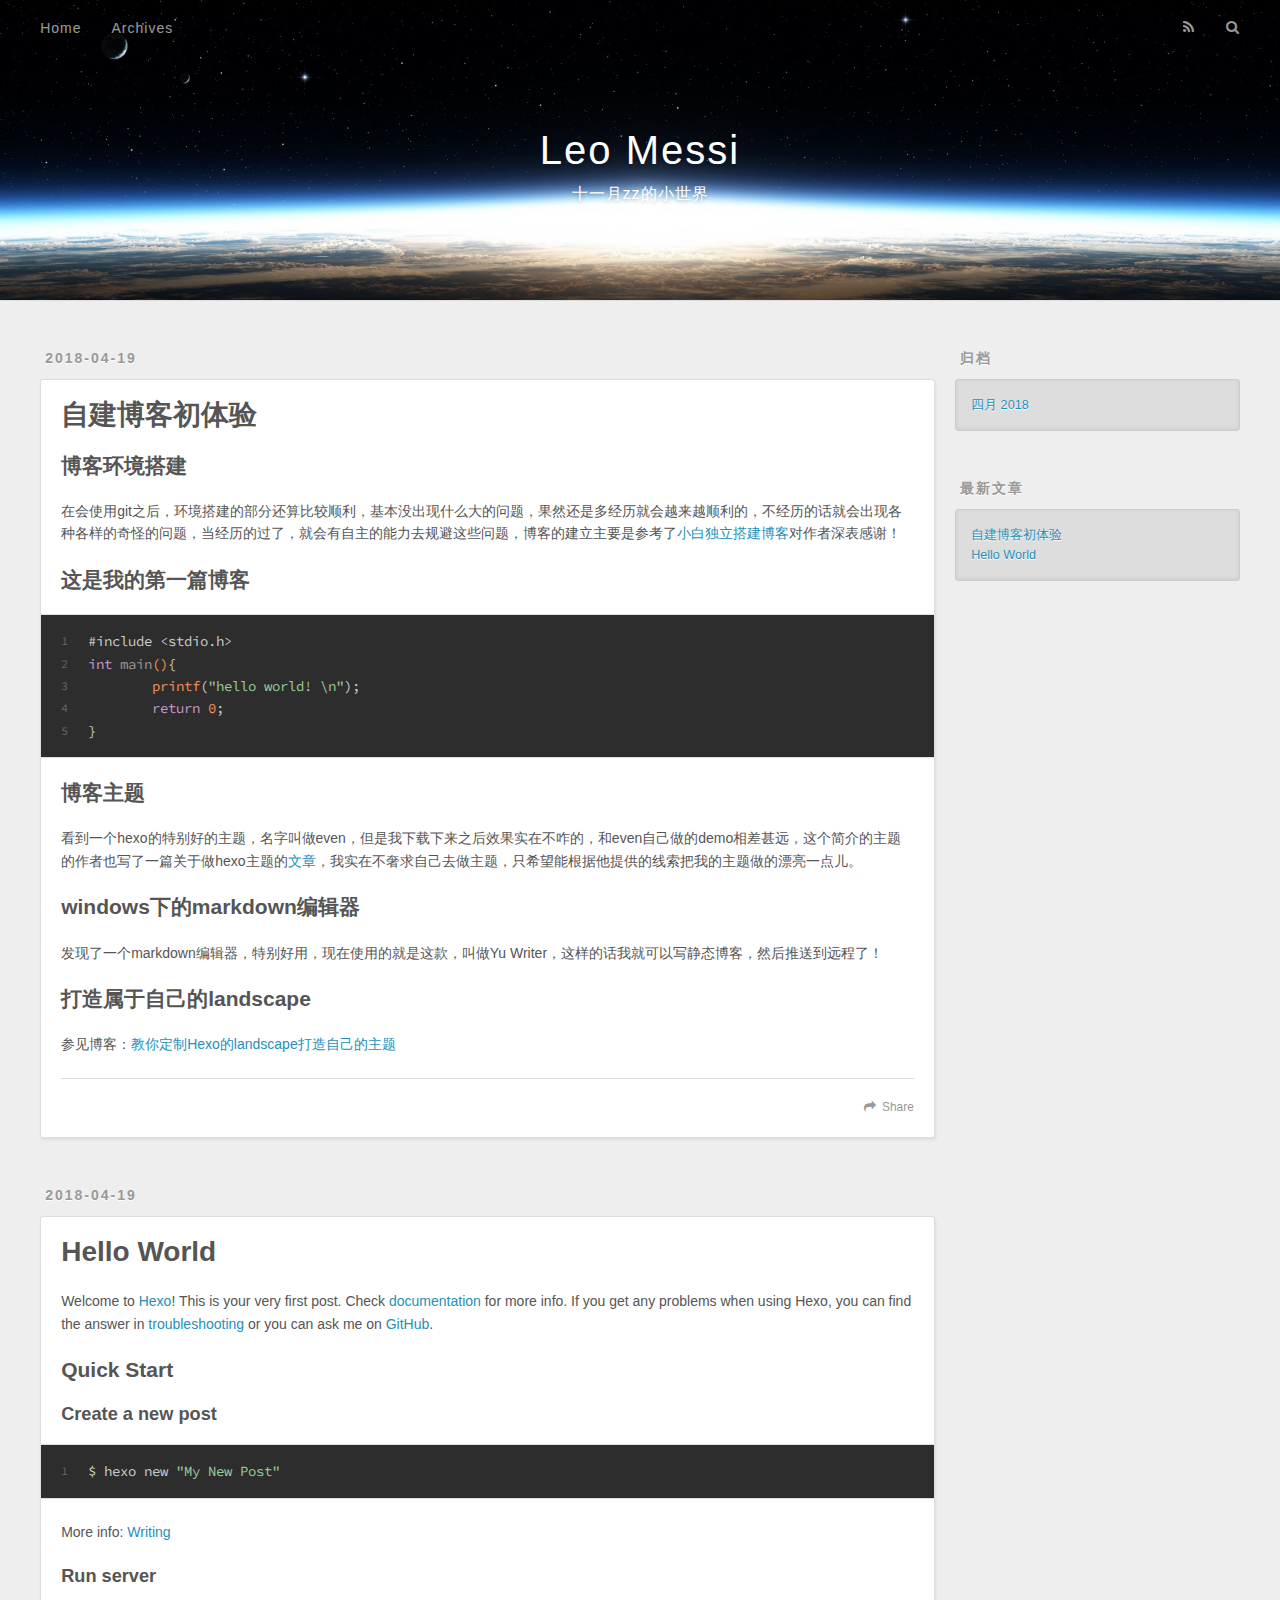
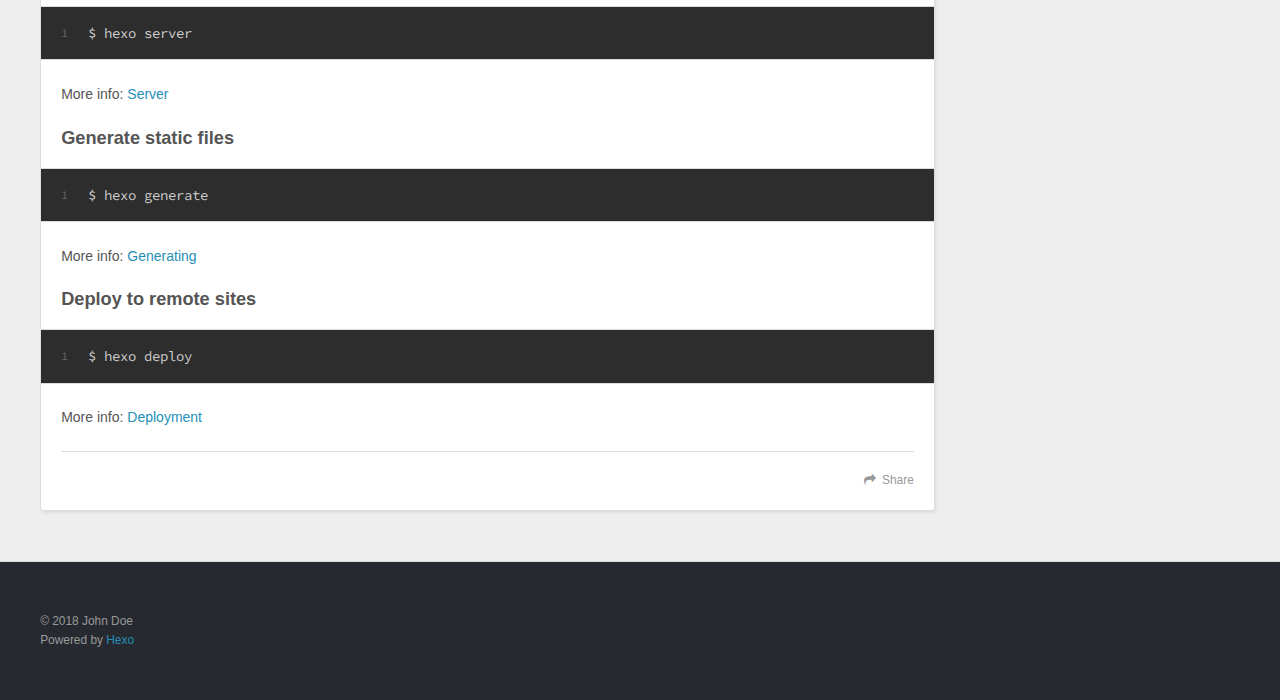
==== commit 8cc7e6b4: "Site updated: 2018-04-19 23:37:23" ====
--- a/index.html
+++ b/index.html
@@ -97,7 +97,7 @@
       
     </div>
     <footer class="article-footer">
-      <a data-url="http://yoursite.com/2018/04/19/my first blog/" data-id="cjg6lzcwb0001douzcb21esgv" class="article-share-link">Share</a>
+      <a data-url="http://yoursite.com/2018/04/19/my first blog/" data-id="cjg6ow5a50001fsuzxrv5jntk" class="article-share-link">Share</a>
       
       
     </footer>
@@ -142,7 +142,7 @@
       
     </div>
     <footer class="article-footer">
-      <a data-url="http://yoursite.com/2018/04/19/hello-world/" data-id="cjg6lzcvq0000douzzpx4tgja" class="article-share-link">Share</a>
+      <a data-url="http://yoursite.com/2018/04/19/hello-world/" data-id="cjg6ow59o0000fsuz7wfgz9ya" class="article-share-link">Share</a>
       
       
     </footer>
--- a/css/style.css
+++ b/css/style.css
@@ -1093,7 +1093,7 @@
 }
 .article-entry pre,
 .article-entry .highlight {
-  background: #f8f5ed;
+  background: #2d2d2d;
   margin: 0 -20px;
   padding: 15px 20px;
   border-style: solid;
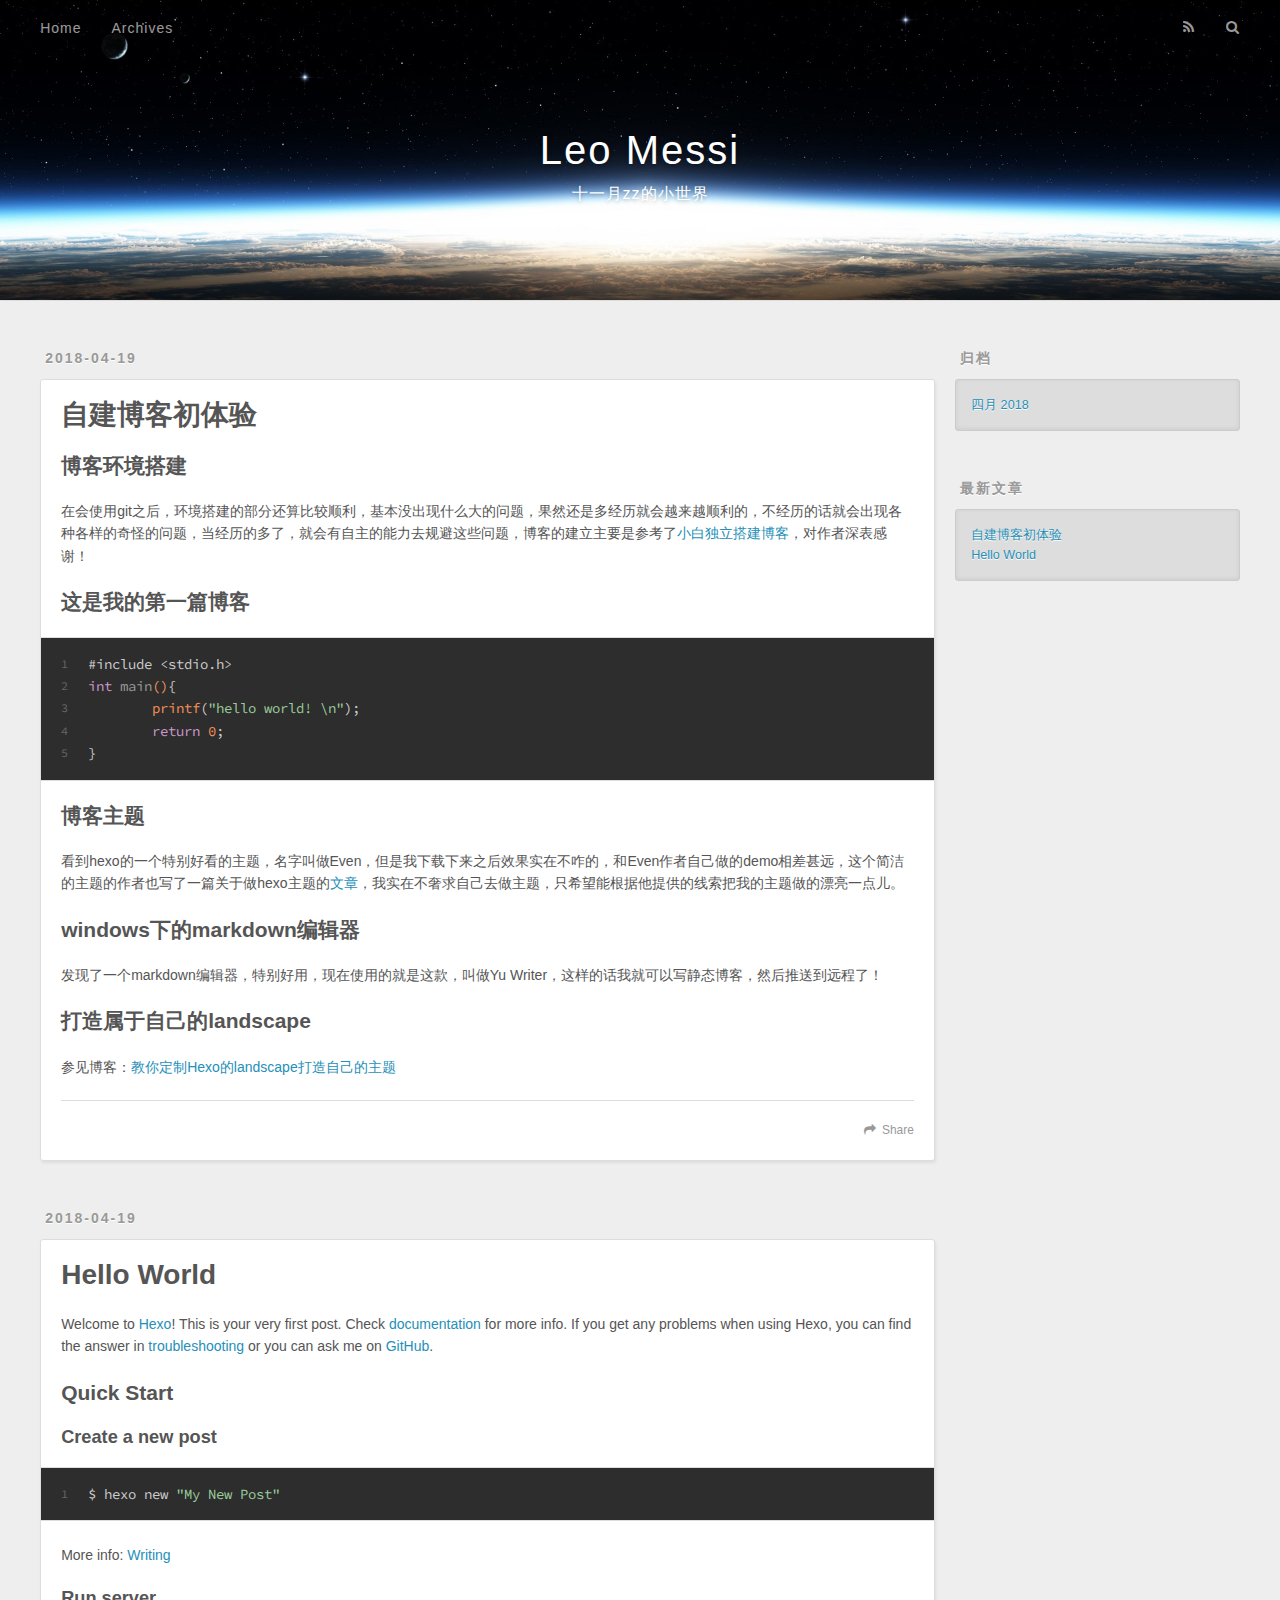
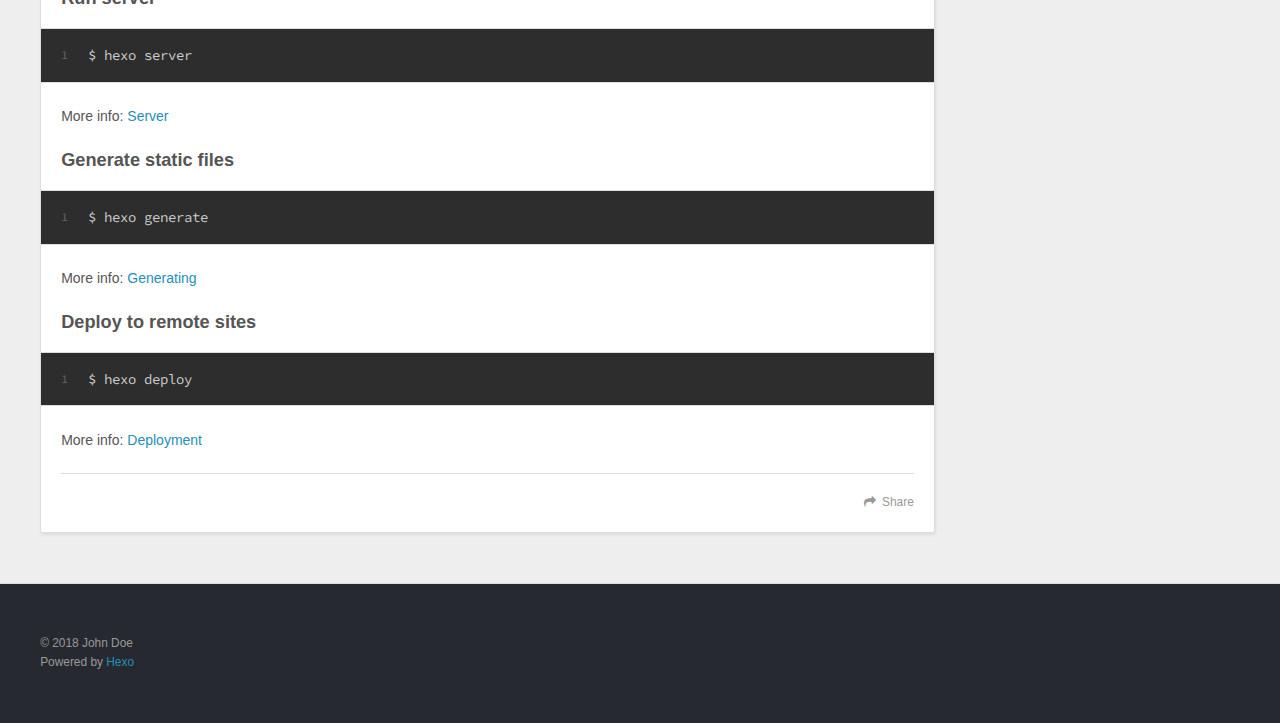
==== commit ad9cd9c4: "Site updated: 2018-04-19 23:47:42" ====
--- a/index.html
+++ b/index.html
@@ -88,16 +88,16 @@
     
     <div class="article-entry" itemprop="articleBody">
       
-        <h2 id="博客环境搭建"><a href="#博客环境搭建" class="headerlink" title="博客环境搭建"></a>博客环境搭建</h2><p>在会使用git之后，环境搭建的部分还算比较顺利，基本没出现什么大的问题，果然还是多经历就会越来越顺利的，不经历的话就会出现各种各样的奇怪的问题，当经历的过了，就会有自主的能力去规避这些问题，博客的建立主要是参考了<a href="https://my.oschina.net/ryaneLee/blog/638440" target="_blank" rel="noopener">小白独立搭建博客</a>对作者深表感谢！</p>
+        <h2 id="博客环境搭建"><a href="#博客环境搭建" class="headerlink" title="博客环境搭建"></a>博客环境搭建</h2><p>在会使用git之后，环境搭建的部分还算比较顺利，基本没出现什么大的问题，果然还是多经历就会越来越顺利的，不经历的话就会出现各种各样的奇怪的问题，当经历的多了，就会有自主的能力去规避这些问题，博客的建立主要是参考了<a href="https://my.oschina.net/ryaneLee/blog/638440" target="_blank" rel="noopener">小白独立搭建博客</a>，对作者深表感谢！</p>
 <h2 id="这是我的第一篇博客"><a href="#这是我的第一篇博客" class="headerlink" title="这是我的第一篇博客"></a>这是我的第一篇博客</h2><figure class="highlight c++"><table><tr><td class="gutter"><pre><span class="line">1</span><br><span class="line">2</span><br><span class="line">3</span><br><span class="line">4</span><br><span class="line">5</span><br></pre></td><td class="code"><pre><span class="line"><span class="meta">#<span class="meta-keyword">include</span> <span class="meta-string">&lt;stdio.h&gt;</span></span></span><br><span class="line"><span class="function"><span class="keyword">int</span> <span class="title">main</span><span class="params">()</span></span>&#123;</span><br><span class="line">	<span class="built_in">printf</span>(<span class="string">"hello world! \n"</span>);</span><br><span class="line">	<span class="keyword">return</span> <span class="number">0</span>;</span><br><span class="line">&#125;</span><br></pre></td></tr></table></figure>
-<h2 id="博客主题"><a href="#博客主题" class="headerlink" title="博客主题"></a>博客主题</h2><p>看到一个hexo的特别好的主题，名字叫做even，但是我下载下来之后效果实在不咋的，和even自己做的demo相差甚远，这个简介的主题的作者也写了一篇关于做hexo主题的<a href="http://www.ahonn.me/2016/12/15/create-a-hexo-theme-from-scratch/" target="_blank" rel="noopener">文章</a>，我实在不奢求自己去做主题，只希望能根据他提供的线索把我的主题做的漂亮一点儿。</p>
+<h2 id="博客主题"><a href="#博客主题" class="headerlink" title="博客主题"></a>博客主题</h2><p>看到hexo的一个特别好看的主题，名字叫做Even，但是我下载下来之后效果实在不咋的，和Even作者自己做的demo相差甚远，这个简洁的主题的作者也写了一篇关于做hexo主题的<a href="http://www.ahonn.me/2016/12/15/create-a-hexo-theme-from-scratch/" target="_blank" rel="noopener">文章</a>，我实在不奢求自己去做主题，只希望能根据他提供的线索把我的主题做的漂亮一点儿。</p>
 <h2 id="windows下的markdown编辑器"><a href="#windows下的markdown编辑器" class="headerlink" title="windows下的markdown编辑器"></a>windows下的markdown编辑器</h2><p>发现了一个markdown编辑器，特别好用，现在使用的就是这款，叫做Yu Writer，这样的话我就可以写静态博客，然后推送到远程了！</p>
 <h2 id="打造属于自己的landscape"><a href="#打造属于自己的landscape" class="headerlink" title="打造属于自己的landscape"></a>打造属于自己的landscape</h2><p>参见博客：<a href="https://www.jianshu.com/p/b96fd206571a" target="_blank" rel="noopener">教你定制Hexo的landscape打造自己的主题</a></p>
 
       
     </div>
     <footer class="article-footer">
-      <a data-url="http://yoursite.com/2018/04/19/my first blog/" data-id="cjg6ow5a50001fsuzxrv5jntk" class="article-share-link">Share</a>
+      <a data-url="http://yoursite.com/2018/04/19/my first blog/" data-id="cjg6p9894000040uz67z9ya3p" class="article-share-link">Share</a>
       
       
     </footer>
@@ -142,7 +142,7 @@
       
     </div>
     <footer class="article-footer">
-      <a data-url="http://yoursite.com/2018/04/19/hello-world/" data-id="cjg6ow59o0000fsuz7wfgz9ya" class="article-share-link">Share</a>
+      <a data-url="http://yoursite.com/2018/04/19/hello-world/" data-id="cjg6p989a000140uzmux2fx1b" class="article-share-link">Share</a>
       
       
     </footer>
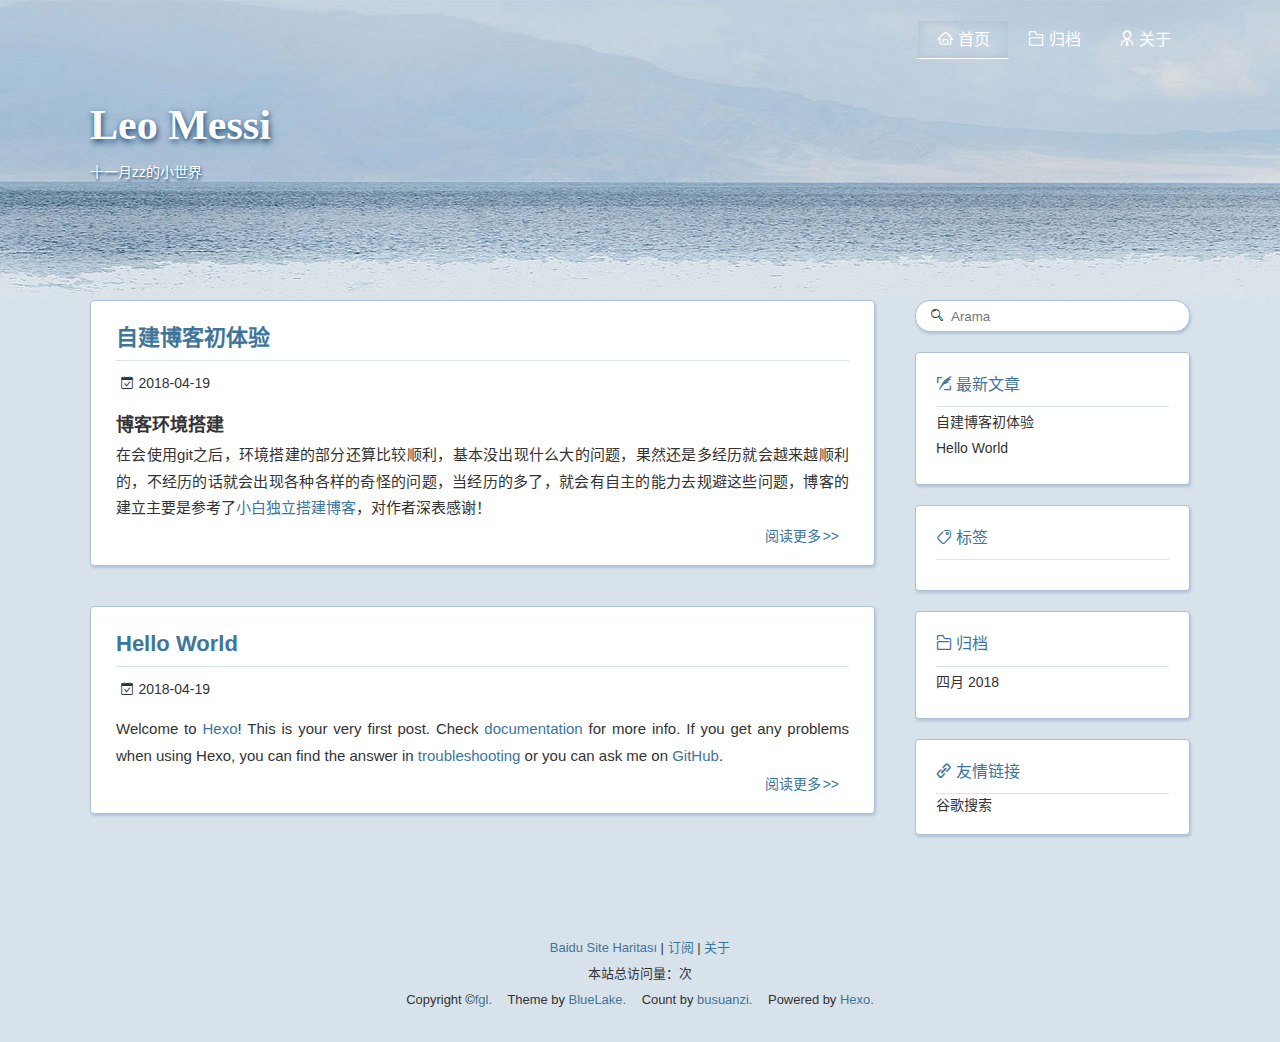
==== commit 1f97c228: "Site updated: 2018-04-20 12:05:51" ====
--- a/index.html
+++ b/index.html
@@ -1,233 +1 @@
-<!DOCTYPE html>
-<html>
-<head>
-  <meta charset="utf-8">
-  
-
-  
-  <title>Leo Messi</title>
-  <meta name="viewport" content="width=device-width, initial-scale=1, maximum-scale=1">
-  <meta property="og:type" content="website">
-<meta property="og:title" content="Leo Messi">
-<meta property="og:url" content="http://yoursite.com/index.html">
-<meta property="og:site_name" content="Leo Messi">
-<meta property="og:locale" content="zh-CN">
-<meta name="twitter:card" content="summary">
-<meta name="twitter:title" content="Leo Messi">
-  
-    <link rel="alternate" href="/atom.xml" title="Leo Messi" type="application/atom+xml">
-  
-  
-    <link rel="icon" href="/favicon.png">
-  
-  
-    <link href="//fonts.googleapis.com/css?family=Source+Code+Pro" rel="stylesheet" type="text/css">
-  
-  <link rel="stylesheet" href="/css/style.css">
-</head>
-
-<body>
-  <div id="container">
-    <div id="wrap">
-      <header id="header">
-  <div id="banner"></div>
-  <div id="header-outer" class="outer">
-    <div id="header-title" class="inner">
-      <h1 id="logo-wrap">
-        <a href="/" id="logo">Leo Messi</a>
-      </h1>
-      
-        <h2 id="subtitle-wrap">
-          <a href="/" id="subtitle">十一月zz的小世界</a>
-        </h2>
-      
-    </div>
-    <div id="header-inner" class="inner">
-      <nav id="main-nav">
-        <a id="main-nav-toggle" class="nav-icon"></a>
-        
-          <a class="main-nav-link" href="/">Home</a>
-        
-          <a class="main-nav-link" href="/archives">Archives</a>
-        
-      </nav>
-      <nav id="sub-nav">
-        
-          <a id="nav-rss-link" class="nav-icon" href="/atom.xml" title="RSS Feed"></a>
-        
-        <a id="nav-search-btn" class="nav-icon" title="搜索"></a>
-      </nav>
-      <div id="search-form-wrap">
-        <form action="//google.com/search" method="get" accept-charset="UTF-8" class="search-form"><input type="search" name="q" class="search-form-input" placeholder="Search"><button type="submit" class="search-form-submit">&#xF002;</button><input type="hidden" name="sitesearch" value="http://yoursite.com"></form>
-      </div>
-    </div>
-  </div>
-</header>
-      <div class="outer">
-        <section id="main">
-  
-    <article id="post-my first blog" class="article article-type-post" itemscope itemprop="blogPost">
-  <div class="article-meta">
-    <a href="/2018/04/19/my first blog/" class="article-date">
-  <time datetime="2018-04-19T09:56:06.334Z" itemprop="datePublished">2018-04-19</time>
-</a>
-    
-  </div>
-  <div class="article-inner">
-    
-    
-      <header class="article-header">
-        
-  
-    <h1 itemprop="name">
-      <a class="article-title" href="/2018/04/19/my first blog/">自建博客初体验</a>
-    </h1>
-  
-
-      </header>
-    
-    <div class="article-entry" itemprop="articleBody">
-      
-        <h2 id="博客环境搭建"><a href="#博客环境搭建" class="headerlink" title="博客环境搭建"></a>博客环境搭建</h2><p>在会使用git之后，环境搭建的部分还算比较顺利，基本没出现什么大的问题，果然还是多经历就会越来越顺利的，不经历的话就会出现各种各样的奇怪的问题，当经历的多了，就会有自主的能力去规避这些问题，博客的建立主要是参考了<a href="https://my.oschina.net/ryaneLee/blog/638440" target="_blank" rel="noopener">小白独立搭建博客</a>，对作者深表感谢！</p>
-<h2 id="这是我的第一篇博客"><a href="#这是我的第一篇博客" class="headerlink" title="这是我的第一篇博客"></a>这是我的第一篇博客</h2><figure class="highlight c++"><table><tr><td class="gutter"><pre><span class="line">1</span><br><span class="line">2</span><br><span class="line">3</span><br><span class="line">4</span><br><span class="line">5</span><br></pre></td><td class="code"><pre><span class="line"><span class="meta">#<span class="meta-keyword">include</span> <span class="meta-string">&lt;stdio.h&gt;</span></span></span><br><span class="line"><span class="function"><span class="keyword">int</span> <span class="title">main</span><span class="params">()</span></span>&#123;</span><br><span class="line">	<span class="built_in">printf</span>(<span class="string">"hello world! \n"</span>);</span><br><span class="line">	<span class="keyword">return</span> <span class="number">0</span>;</span><br><span class="line">&#125;</span><br></pre></td></tr></table></figure>
-<h2 id="博客主题"><a href="#博客主题" class="headerlink" title="博客主题"></a>博客主题</h2><p>看到hexo的一个特别好看的主题，名字叫做Even，但是我下载下来之后效果实在不咋的，和Even作者自己做的demo相差甚远，这个简洁的主题的作者也写了一篇关于做hexo主题的<a href="http://www.ahonn.me/2016/12/15/create-a-hexo-theme-from-scratch/" target="_blank" rel="noopener">文章</a>，我实在不奢求自己去做主题，只希望能根据他提供的线索把我的主题做的漂亮一点儿。</p>
-<h2 id="windows下的markdown编辑器"><a href="#windows下的markdown编辑器" class="headerlink" title="windows下的markdown编辑器"></a>windows下的markdown编辑器</h2><p>发现了一个markdown编辑器，特别好用，现在使用的就是这款，叫做Yu Writer，这样的话我就可以写静态博客，然后推送到远程了！</p>
-<h2 id="打造属于自己的landscape"><a href="#打造属于自己的landscape" class="headerlink" title="打造属于自己的landscape"></a>打造属于自己的landscape</h2><p>参见博客：<a href="https://www.jianshu.com/p/b96fd206571a" target="_blank" rel="noopener">教你定制Hexo的landscape打造自己的主题</a></p>
-
-      
-    </div>
-    <footer class="article-footer">
-      <a data-url="http://yoursite.com/2018/04/19/my first blog/" data-id="cjg6p9894000040uz67z9ya3p" class="article-share-link">Share</a>
-      
-      
-    </footer>
-  </div>
-  
-</article>
-
-
-  
-    <article id="post-hello-world" class="article article-type-post" itemscope itemprop="blogPost">
-  <div class="article-meta">
-    <a href="/2018/04/19/hello-world/" class="article-date">
-  <time datetime="2018-04-19T07:19:35.879Z" itemprop="datePublished">2018-04-19</time>
-</a>
-    
-  </div>
-  <div class="article-inner">
-    
-    
-      <header class="article-header">
-        
-  
-    <h1 itemprop="name">
-      <a class="article-title" href="/2018/04/19/hello-world/">Hello World</a>
-    </h1>
-  
-
-      </header>
-    
-    <div class="article-entry" itemprop="articleBody">
-      
-        <p>Welcome to <a href="https://hexo.io/" target="_blank" rel="noopener">Hexo</a>! This is your very first post. Check <a href="https://hexo.io/docs/" target="_blank" rel="noopener">documentation</a> for more info. If you get any problems when using Hexo, you can find the answer in <a href="https://hexo.io/docs/troubleshooting.html" target="_blank" rel="noopener">troubleshooting</a> or you can ask me on <a href="https://github.com/hexojs/hexo/issues" target="_blank" rel="noopener">GitHub</a>.</p>
-<h2 id="Quick-Start"><a href="#Quick-Start" class="headerlink" title="Quick Start"></a>Quick Start</h2><h3 id="Create-a-new-post"><a href="#Create-a-new-post" class="headerlink" title="Create a new post"></a>Create a new post</h3><figure class="highlight bash"><table><tr><td class="gutter"><pre><span class="line">1</span><br></pre></td><td class="code"><pre><span class="line">$ hexo new <span class="string">"My New Post"</span></span><br></pre></td></tr></table></figure>
-<p>More info: <a href="https://hexo.io/docs/writing.html" target="_blank" rel="noopener">Writing</a></p>
-<h3 id="Run-server"><a href="#Run-server" class="headerlink" title="Run server"></a>Run server</h3><figure class="highlight bash"><table><tr><td class="gutter"><pre><span class="line">1</span><br></pre></td><td class="code"><pre><span class="line">$ hexo server</span><br></pre></td></tr></table></figure>
-<p>More info: <a href="https://hexo.io/docs/server.html" target="_blank" rel="noopener">Server</a></p>
-<h3 id="Generate-static-files"><a href="#Generate-static-files" class="headerlink" title="Generate static files"></a>Generate static files</h3><figure class="highlight bash"><table><tr><td class="gutter"><pre><span class="line">1</span><br></pre></td><td class="code"><pre><span class="line">$ hexo generate</span><br></pre></td></tr></table></figure>
-<p>More info: <a href="https://hexo.io/docs/generating.html" target="_blank" rel="noopener">Generating</a></p>
-<h3 id="Deploy-to-remote-sites"><a href="#Deploy-to-remote-sites" class="headerlink" title="Deploy to remote sites"></a>Deploy to remote sites</h3><figure class="highlight bash"><table><tr><td class="gutter"><pre><span class="line">1</span><br></pre></td><td class="code"><pre><span class="line">$ hexo deploy</span><br></pre></td></tr></table></figure>
-<p>More info: <a href="https://hexo.io/docs/deployment.html" target="_blank" rel="noopener">Deployment</a></p>
-
-      
-    </div>
-    <footer class="article-footer">
-      <a data-url="http://yoursite.com/2018/04/19/hello-world/" data-id="cjg6p989a000140uzmux2fx1b" class="article-share-link">Share</a>
-      
-      
-    </footer>
-  </div>
-  
-</article>
-
-
-  
-
-
-</section>
-        
-          <aside id="sidebar">
-  
-    
-
-  
-    
-
-  
-    
-  
-    
-  <div class="widget-wrap">
-    <h3 class="widget-title">归档</h3>
-    <div class="widget">
-      <ul class="archive-list"><li class="archive-list-item"><a class="archive-list-link" href="/archives/2018/04/">四月 2018</a></li></ul>
-    </div>
-  </div>
-
-
-  
-    
-  <div class="widget-wrap">
-    <h3 class="widget-title">最新文章</h3>
-    <div class="widget">
-      <ul>
-        
-          <li>
-            <a href="/2018/04/19/my first blog/">自建博客初体验</a>
-          </li>
-        
-          <li>
-            <a href="/2018/04/19/hello-world/">Hello World</a>
-          </li>
-        
-      </ul>
-    </div>
-  </div>
-
-  
-</aside>
-        
-      </div>
-      <footer id="footer">
-  
-  <div class="outer">
-    <div id="footer-info" class="inner">
-      &copy; 2018 John Doe<br>
-      Powered by <a href="http://hexo.io/" target="_blank">Hexo</a>
-    </div>
-  </div>
-</footer>
-    </div>
-    <nav id="mobile-nav">
-  
-    <a href="/" class="mobile-nav-link">Home</a>
-  
-    <a href="/archives" class="mobile-nav-link">Archives</a>
-  
-</nav>
-    
-
-<script src="//ajax.googleapis.com/ajax/libs/jquery/2.0.3/jquery.min.js"></script>
-
-
-  <link rel="stylesheet" href="/fancybox/jquery.fancybox.css">
-  <script src="/fancybox/jquery.fancybox.pack.js"></script>
-
-
-<script src="/js/script.js"></script>
-
-
-
-  </div>
-</body>
-</html>+<!DOCTYPE html><html lang="zh-CN"><head><meta http-equiv="content-type" content="text/html; charset=utf-8"><meta content="width=device-width, initial-scale=1.0, maximum-scale=1.0, user-scalable=0" name="viewport"><meta content="yes" name="apple-mobile-web-app-capable"><meta content="black-translucent" name="apple-mobile-web-app-status-bar-style"><meta content="telephone=no" name="format-detection"><meta name="description"><title>Leo Messi | 十一月zz的小世界</title><link rel="stylesheet" type="text/css" href="//fonts.neworld.org/css?family=Source+Code+Pro"><link rel="stylesheet" type="text/css" href="/css/style.css?v=2.0.1"><link rel="stylesheet" type="text/css" href="/css/highlight.css?v=2.0.1"><link rel="Shortcut Icon" href="/favicon.ico"><link rel="bookmark" href="/favicon.ico"><link rel="apple-touch-icon" href="/apple-touch-icon.png"><link rel="apple-touch-icon-precomposed" href="/apple-touch-icon.png"></head><body><div class="body_container"><div id="header"><div class="site-name"><h1 class="hidden">Leo Messi</h1><a id="logo" href="/.">Leo Messi</a><p class="description">十一月zz的小世界</p></div><div id="nav-menu"><a href="/." class="current"><i class="fa fa-home"> 首页</i></a><a href="/archives/"><i class="fa fa-archive"> 归档</i></a><a href="/about/"><i class="fa fa-user"> 关于</i></a></div><div id="search-form"><div id="result-mask" class="hide"></div><label><input id="search-key" type="text" autocomplete="off" placeholder="Arama"></label><div id="result-wrap" class="hide"><div id="search-result"></div></div><div class="hide"><template id="search-tpl"><div class="item"><a href="/{path}" title="{title}"><div class="title">{title}</div><div class="time">{date}</div><div class="tags">{tags}</div></a></div></template></div></div></div><div id="layout" class="layout-g"><div class="layout-l"><div class="content_container"><div class="post"><h2 class="post-title"><a href="/2018/04/19/my first blog/">自建博客初体验</a></h2><div class="post-meta"><p><span class="date">2018-04-19</span></p></div><div class="post-content"><h2 id="博客环境搭建"><a href="#博客环境搭建" class="headerlink" title="博客环境搭建"></a>博客环境搭建</h2><p>在会使用git之后，环境搭建的部分还算比较顺利，基本没出现什么大的问题，果然还是多经历就会越来越顺利的，不经历的话就会出现各种各样的奇怪的问题，当经历的多了，就会有自主的能力去规避这些问题，博客的建立主要是参考了<a href="https://my.oschina.net/ryaneLee/blog/638440" target="_blank" rel="noopener">小白独立搭建博客</a>，对作者深表感谢！</p></div><p class="readmore"><a href="/2018/04/19/my first blog/">阅读更多</a></p></div><div class="post"><h2 class="post-title"><a href="/2018/04/19/hello-world/">Hello World</a></h2><div class="post-meta"><p><span class="date">2018-04-19</span></p></div><div class="post-content"><p>Welcome to <a href="https://hexo.io/" target="_blank" rel="noopener">Hexo</a>! This is your very first post. Check <a href="https://hexo.io/docs/" target="_blank" rel="noopener">documentation</a> for more info. If you get any problems when using Hexo, you can find the answer in <a href="https://hexo.io/docs/troubleshooting.html" target="_blank" rel="noopener">troubleshooting</a> or you can ask me on <a href="https://github.com/hexojs/hexo/issues" target="_blank" rel="noopener">GitHub</a>.</p></div><p class="readmore"><a href="/2018/04/19/hello-world/">阅读更多</a></p></div></div></div><div class="layout-r"><div id="sidebar"><div class="search-pla"></div><div class="widget"><div class="widget-title"><i class="fa fa-xie"> 最新文章</i></div><ul class="post-list"><li class="post-list-item"><a class="post-list-link" href="/2018/04/19/my first blog/">自建博客初体验</a></li><li class="post-list-item"><a class="post-list-link" href="/2018/04/19/hello-world/">Hello World</a></li></ul></div><div class="widget"><div class="widget-title"><i class="fa fa-biao"> 标签</i></div><div class="tagcloud"></div></div><div class="widget"><div class="widget-title"><i class="fa fa-archive"> 归档</i></div><ul class="archive-list"><li class="archive-list-item"><a class="archive-list-link" href="/archives/2018/04/">四月 2018</a></li></ul></div><div class="widget"><div class="widget-title"><i class="fa fa-you"> 友情链接</i></div><ul></ul><a href="http://www.google.cn/" title="谷歌搜索" target="_blank">谷歌搜索</a></div></div></div></div><a id="totop" href="#top"></a><div id="footer"><div class="footer-info"><p><a href="/baidusitemap.xml">Baidu Site Haritası</a> |  <a href="/atom.xml">订阅</a> |  <a href="/about/">关于</a></p><p>本站总访问量：<i id="busuanzi_container_site_pv"><i id="busuanzi_value_site_pv"></i></i>次</p><p><span> Copyright &copy;<a href="/." rel="nofollow">fgl.</a></span><span> Theme by<a rel="nofollow" target="_blank" href="https://github.com/chaooo/hexo-theme-BlueLake"> BlueLake.</a></span><span> Count by<a href="http://busuanzi.ibruce.info/"> busuanzi.</a></span><span> Powered by<a rel="nofollow" target="_blank" href="https://hexo.io"> Hexo.</a></span></p></div></div></div><script src="https://dn-lbstatics.qbox.me/busuanzi/2.3/busuanzi.pure.mini.js" async></script><script type="text/javascript" src="/js/search.json.js?v=2.0.1"></script><script type="text/javascript" src="/js/totop.js?v=2.0.1" async></script></body></html>--- a/css/style.css
+++ b/css/style.css
@@ -1,21 +1,11 @@
-body {
-  width: 100%;
-}
-body:before,
-body:after {
-  content: "";
-  display: table;
-}
-body:after {
-  clear: both;
-}
-html,
+/* reset */
 body,
-div,
-span,
-applet,
-object,
-iframe,
+dl,
+dt,
+dd,
+ul,
+ol,
+li,
 h1,
 h2,
 h3,
@@ -23,1352 +13,1308 @@
 h5,
 h6,
 p,
+img,
 blockquote,
+button,
 pre,
-a,
-abbr,
-acronym,
-address,
-big,
-cite,
-code,
-del,
-dfn,
-em,
-img,
-ins,
-kbd,
-q,
-s,
-samp,
-small,
-strike,
-strong,
-sub,
-sup,
-tt,
-var,
-dl,
-dt,
-dd,
-ol,
-ul,
-li,
 fieldset,
 form,
-label,
-legend,
+input,
+select,
+option {
+  margin: 0;
+  padding: 0;
+  border: 0;
+}
+h1,
+h2,
+h3,
+h4,
+h5,
+h6 {
+  font-weight: bold;
+  overflow: hidden;
+}
+s,
+i,
+u,
+em {
+  font-style: normal;
+}
+img,
+button {
+  border: none;
+}
+form,
+input,
+select,
+option {
+  outline: none;
+}
+input:-webkit-autofill {
+  -webkit-box-shadow: 0 0 0px 1000px #fff inset;
+}
+div {
+  box-sizing: border-box;
+}
+a,
+button.submit {
+  color: #40759b;
+  text-decoration: none;
+  -webkit-transition: all 0.1s ease-in;
+  -moz-transition: all 0.1s ease-in;
+  -o-transition: all 0.1s ease-in;
+  transition: all 0.1s ease-in;
+}
+a:focus {
+  outline: none;
+}
+a:hover,
+a:active {
+  color: #40759b;
+}
+.clear {
+  clear: both;
+}
+.hide {
+  display: none;
+  opacity: 0;
+  height: 0px;
+}
+blockquote,
+.stressed {
+  -moz-box-sizing: border-box;
+  box-sizing: border-box;
+  margin: 1.5em 0 1.5em 1em;
+  padding: 10px;
+  color: #555;
+  border: 1px solid #e6e6e6;
+  border-left: 5px solid #40759b;
+}
+strong,
+b,
+em {
+  font-weight: bold;
+}
+.hidden1 {
+  display: none;
+}
+/* iconfont */
+@font-face {
+  font-family: "iconfont";
+  src: url("../iconfont/iconfont.eot?t=1478071541360");
+  src: url("../iconfont/iconfont.eot?t=1478071541360#iefix") format('embedded-opentype'), url("../iconfont/iconfont.woff?t=1478071541360") format('woff'), url("../iconfont/iconfont.ttf?t=1478071541360") format('truetype'), url("../iconfont/iconfont.svg?t=1478071541360#iconfont") format('svg');
+}
+.fa {
+  font-size: 16px;
+  font-style: normal;
+}
+.fa:before {
+  font-family: "iconfont" !important;
+  -webkit-font-smoothing: antialiased;
+  -moz-osx-font-smoothing: grayscale;
+  text-rendering: auto;
+}
+.fa-home:before {
+  content: "\e001";
+}
+.fa-gui:before {
+  content: "\e002";
+}
+.fa-user:before {
+  content: "\e003";
+}
+.fa-rss:before {
+  content: "\e004";
+}
+.fa-rili:before {
+  content: "\e005";
+}
+.fa-commt:before {
+  content: "\e006";
+}
+.fa-sou:before {
+  content: "\e007";
+}
+.fa-biao:before {
+  content: "\e008";
+}
+.fa-fei:before {
+  content: "\e009";
+}
+.fa-archive:before {
+  content: "\e00a";
+}
+.fa-you:before {
+  content: "\e00b";
+}
+.fa-huo:before {
+  content: "\e00c";
+}
+.fa-hit:before {
+  content: "\e00d";
+}
+.fa-right:before {
+  content: "\e00e";
+}
+.fa-left:before {
+  content: "\e00f";
+}
+.fa-xie:before {
+  content: "\e010";
+}
+.fa-empty:before {
+  content: "\e011";
+}
+.fa-weibo:before {
+  content: "\e012";
+}
+.fa-weixin:before {
+  content: "\e013";
+}
+.fa-github:before {
+  content: "\e014";
+}
+.fa-email:before {
+  content: "\e015";
+}
+/* layout */
+body {
+  font-family: "Source Code Pro", Tahoma, "Helvetica Neue", Helvetica, "Hiragino Sans GB", "Microsoft YaHei Light", "Microsoft YaHei", "Source Han Sans CN", "WenQuanYi Micro Hei", Arial, sans-serif;
+  -webkit-font-smoothing: antialiased;
+  -moz-osx-font-smoothing: grayscale;
+  font-size: 14px;
+  color: #333;
+  width: 100%;
+  height: 100%;
+  background: #d8e2eb url("../img/bg.jpg") no-repeat top center;
+}
+.layout-g {
+  letter-spacing: -0.31em;
+  *letter-spacing: normal;
+  word-spacing: -0.43em;
+  *word-spacing: -0.43em;
+  text-rendering: optimizespeed;
+  display: -webkit-flex;
+  -webkit-flex-flow: row wrap;
+  display: -ms-flexbox;
+  -ms-flex-flow: row wrap;
+  -ms-align-content: flex-start;
+  -webkit-align-content: flex-start;
+}
+.layout-l,
+.layout-r {
+  display: inline-block;
+  *display: inline;
+  zoom: 1;
+  letter-spacing: normal;
+  word-spacing: normal;
+  vertical-align: top;
+  text-rendering: auto;
+}
+.layout-l {
+  width: 75%;
+  *width: 74.969%;
+}
+.layout-r {
+  width: 25%;
+  *width: 24.969%;
+}
+.body_container {
+  padding: 0 50px;
+  max-width: 1200px;
+  margin: 0 auto;
+}
+.content_container {
+  padding-right: 40px;
+}
+/* header */
+#header {
+  text-align: left;
+  position: relative;
+  min-height: 300px;
+}
+#header .site-name {
+  padding-top: 100px;
+}
+#header .site-name h1 {
+  padding: 0;
+  margin: 0;
+  height: 0;
+  overflow: hidden;
+}
+#header .site-name .description {
+  padding: 0.6em 0 0;
+  color: #fff;
+  text-shadow: 1px 2px 3px #113f6e;
+  white-space: normal;
+  word-wrap: break-word;
+  line-height: 26px;
+}
+#logo {
+  font: bold 42px/1.2 "宋体";
+  white-space: nowrap;
+  color: #fff;
+  text-shadow: 1px 3px 6px #113f6e;
+}
+#nav-menu {
+  margin: 20px 0;
+  padding: 0;
+  position: absolute;
+  right: 0;
+  top: 0;
+}
+#nav-menu a {
+  display: inline-block;
+  padding: 3px 18px 3px;
+  line-height: 30px;
+  color: #fff;
+  font-size: 16px;
+  border: 1px solid transparent;
+}
+#nav-menu a:hover,
+#nav-menu a.current {
+  border-bottom: 1px solid #fff;
+  -webkit-box-shadow: 0 0 10px #adc2d7 inset;
+  box-shadow: 0 0 10px #adc2d7 inset;
+}
+/* sidebar */
+#sidebar {
+  word-wrap: break-word;
+  -webkit-transition: all 0.6s ease-in-out;
+  transition: all 0.6s ease-in-out;
+}
+#sidebar .widget {
+  margin-bottom: 20px;
+  padding: 10px 20px 20px 20px;
+  border-radius: 4px;
+  -webkit-box-shadow: 1px 2px 3px #adc2d7;
+  box-shadow: 1px 2px 3px #adc2d7;
+  border: 1px solid #adc2d7;
+  background: #fff;
+}
+#sidebar .widget a {
+  color: #333;
+}
+#sidebar .widget a:hover {
+  color: #40759b;
+  text-decoration: underline;
+}
+#sidebar .widget .widget-title,
+#sidebar .widget .comments-title {
+  color: #40759b;
+  line-height: 2.7;
+  margin-top: 0;
+  font-size: 16px;
+  border-bottom: 1px solid #d8e2eb;
+  display: block;
+  font-weight: normal;
+}
+#sidebar .widget .tagcloud {
+  margin-top: 10px;
+}
+#sidebar .widget .tagcloud a {
+  line-height: 1.5;
+  padding: 5px;
+}
+#sidebar .widget ul,
+#sidebar .widget ol {
+  list-style: none;
+  padding: 0;
+}
+#sidebar .widget ul li,
+#sidebar .widget ol li {
+  list-style: none;
+  margin: 5px 0;
+  line-height: 1.5;
+  overflow: hidden;
+  white-space: nowrap;
+  text-overflow: ellipsis;
+}
+#sidebar .widget .category-list-count {
+  padding-left: 5px;
+  color: #40759b;
+}
+#sidebar .widget .category-list-count:before {
+  content: "(";
+}
+#sidebar .widget .category-list-count:after {
+  content: ")";
+}
+#sidebar .search-pla {
+  display: block;
+  height: 52px;
+}
+#search-form {
+  position: absolute;
+  bottom: -52px;
+  right: 0;
+  padding: 20px 0;
+  color: #333;
+  width: 25%;
+}
+#search-form label {
+  position: relative;
+  display: block;
+  margin: 0;
+  width: 100%;
+  height: 100%;
+}
+#search-form label:before {
+  font-family: "iconfont" !important;
+  content: '\e007';
+  position: absolute;
+  left: 15px;
+  top: 9px;
+}
+#search-form input {
+  box-sizing: border-box;
+  height: 32px;
+  padding: 7px 11px 7px 35px;
+  line-height: 16px;
+  width: 100%;
+  border-radius: 15px;
+  background: #fff;
+  -webkit-box-shadow: 1px 2px 3px #adc2d7;
+  box-shadow: 1px 2px 3px #adc2d7;
+  border: 1px solid #adc2d7;
+}
+#result-wrap {
+  position: absolute;
+  top: 56px;
+  width: 120%;
+  left: -50px;
+  box-sizing: content-box;
+  padding: 20px;
+  background: #fff;
+  color: #333;
+  border-radius: 4px;
+  -webkit-box-shadow: 1px 2px 3px #adc2d7;
+  box-shadow: 1px 2px 3px #adc2d7;
+  border: 1px solid #adc2d7;
+}
+#result-wrap:before {
+  content: '';
+  position: absolute;
+  display: inline-block;
+  border-width: 0 12px 12px 12px;
+  border-style: solid;
+  border-color: #adc2d7 transparent;
+  left: 56px;
+  top: -12px;
+}
+#result-wrap:after {
+  content: '';
+  position: absolute;
+  display: inline-block;
+  border-width: 0 12px 12px 12px;
+  border-style: solid;
+  border-color: #fff transparent;
+  left: 56px;
+  top: -10px;
+}
+#result-mask {
+  position: fixed;
+  left: 0;
+  top: 0;
+}
+#search-result {
+  width: 100%;
+  box-sizing: content-box;
+  padding-right: 20px;
+  margin-right: -20px;
+  max-height: 400px;
+  overflow-y: auto;
+}
+#search-result .tips {
+  text-align: center;
+}
+#search-result .tips .fa {
+  font-size: 60px;
+  color: #b3d2ef;
+}
+#search-result .item {
+  border-top: 1px solid #d8e2eb;
+  padding: 8px 0;
+}
+#search-result .item:first-child {
+  border-top: none;
+}
+#search-result .item a:hover {
+  text-decoration: none;
+}
+#search-result .item .title {
+  white-space: nowrap;
+  line-height: 1.8;
+  overflow: hidden;
+  white-space: nowrap;
+  text-overflow: ellipsis;
+  font-size: 14px;
+  color: #40759b;
+}
+#search-result .item .title:hover {
+  text-decoration: underline;
+}
+#search-result .item .time {
+  text-align: right;
+  font-size: 12px;
+}
+#search-result .item .tags {
+  overflow: hidden;
+  white-space: nowrap;
+  text-overflow: ellipsis;
+}
+#search-result .item .tags span {
+  display: inline-block;
+  margin-right: 5px;
+  font-size: 12px;
+}
+#search-result .item .tags span:before {
+  font-family: "iconfont" !important;
+  content: '\e008';
+}
+/* post */
+.post {
+  padding: 25px;
+  background: #fff;
+  border-radius: 4px;
+  -webkit-box-shadow: 1px 2px 3px #adc2d7;
+  box-shadow: 1px 2px 3px #adc2d7;
+  border: 1px solid #adc2d7;
+  margin-bottom: 40px;
+}
+.post .post-title {
+  margin: 0;
+  color: #40759b;
+  text-align: left;
+  border-bottom: 1px solid #d8e2eb;
+  padding-bottom: 10px;
+  font-weight: bold;
+  font-size: 22px;
+  line-height: 1.1;
+}
+.post .post-title a {
+  color: #40759b;
+}
+.post .post-title a:hover {
+  text-decoration: underline;
+}
+.post .post-meta {
+  padding: 0;
+  margin: 10px 0 0;
+  color: #333;
+  font-size: 14px;
+  line-height: 24px;
+  min-height: 24px;
+  text-indent: 0.15em;
+}
+.post .post-meta:after {
+  content: '';
+  display: table;
+  clear: both;
+}
+.post .post-meta span {
+  display: inline-block;
+  height: 16px;
+  line-height: 16px;
+  margin-right: 2px;
+}
+.post .post-meta span:after {
+  content: ' | ';
+}
+.post .post-meta span:last-child:after {
+  content: ' ';
+}
+.post .post-meta a {
+  color: #40759b;
+}
+.post .post-meta a:hover {
+  color: #40759b;
+  border-bottom: 1px solid #40759b;
+}
+.post .post-meta .category:before {
+  font-family: "iconfont" !important;
+  content: "\e002";
+  padding-right: 0.3em;
+}
+.post .post-meta .date:before {
+  font-family: "iconfont" !important;
+  content: "\e005";
+  padding-right: 0.3em;
+}
+.post .post-meta #busuanzi_value_page_pv {
+  height: 16px;
+  line-height: 16px;
+}
+.post .post-meta #busuanzi_value_page_pv:before {
+  font-family: "iconfont" !important;
+  content: "\e00d";
+  padding-right: 0.3em;
+}
+.post .comment-count {
+  float: right;
+  display: inline-block;
+  text-indent: 0.15em;
+}
+.post .comment-count:before {
+  vertical-align: bottom;
+  font-family: "iconfont" !important;
+  content: "\e006";
+  padding-right: 0.3em;
+}
+.post .comment-count:hover {
+  color: #40759b;
+  border-bottom: 1px solid #40759b;
+}
+.post .comment-count span:after {
+  content: '';
+  display: none;
+}
+.post .post-content {
+  clear: left;
+  font-size: 15px;
+  line-height: 1.77;
+  color: #333;
+  padding-top: 15px;
+  text-align: justify;
+  text-justify: distribute;
+  word-break: normal;
+}
+.post .post-content h2 {
+  font-size: 18px;
+}
+.post .post-content h3 {
+  font-size: 16px;
+}
+.post .post-content h4 {
+  font-size: 14px;
+}
+.post .post-content h5 {
+  font-size: 13px;
+}
+.post .post-content h6 {
+  font-size: 12px;
+}
+.post .post-content p {
+  margin: 0 0 1.234em;
+}
+.post .post-content p code {
+  margin: 0 5px;
+  padding: 0 5px;
+  font-family: Source Code Pro, Monaco, Menlo, Consolas, monospace;
+  color: #4d4d4c;
+  background: #eee;
+  font-size: 0.95em;
+}
+.post .post-content p a {
+  color: #40759b;
+  padding-bottom: 2px;
+  word-break: break-all;
+}
+.post .post-content p a:hover {
+  text-decoration: underline;
+}
+.post .post-content p .caption {
+  color: #40759b;
+  display: block;
+  font-size: 0.9em;
+  margin-top: 0.1em;
+  position: relative;
+  text-align: center;
+}
+.post .post-content blockquote p,
+.post .post-content .stressed p {
+  margin: 0;
+}
+.post .post-content img {
+  max-width: 100%;
+  padding: 0.5em 0;
+  margin: auto;
+  display: block;
+}
+.post .post-content hr {
+  margin: 2.4em auto;
+  border: none;
+  border-top: 1px solid #d8e2eb;
+  position: relative;
+}
+.post .post-content ul,
+.post .post-content ol {
+  margin: 0;
+  padding: 0 0 0 2em;
+}
+.post .post-content ul code,
+.post .post-content ol code {
+  margin: 0 5px;
+  padding: 0 5px;
+  font-family: Source Code Pro, Monaco, Menlo, Consolas, monospace;
+  color: #4d4d4c;
+  background: #eee;
+  font-size: 0.95em;
+}
+.post .post-content ul a,
+.post .post-content ol a {
+  color: #40759b;
+  padding-bottom: 2px;
+  word-break: break-all;
+}
+.post .post-content ul a:hover,
+.post .post-content ol a:hover {
+  text-decoration: underline;
+}
+.post .tags {
+  padding-bottom: 0.5em;
+  text-align: right;
+}
+.post .tags a {
+  margin-right: 0.5em;
+}
+.post .tags a:before {
+  font-family: "iconfont" !important;
+  content: "\e008";
+  padding-right: 0.3em;
+}
+.post .post-share::after {
+  content: ' ';
+  display: block;
+  clear: both;
+}
+/* for archive page starts*/
+.post-archive {
+  font-size: 15px;
+  line-height: 2;
+  padding: 2em 0;
+}
+.post-archive ul,
+.post-archive ol,
+.post-archive li {
+  list-style: none;
+}
+.post-archive h2 {
+  margin: 0 0 15px -51px;
+  font-weight: bold;
+  font-size: 24px;
+  letter-spacing: -1px;
+  background: #d8e2eb;
+  height: 100px;
+  width: 100px;
+  border-radius: 50%;
+  text-align: center;
+  line-height: 100px;
+  color: #5483b1;
+}
+.post-archive h2:before {
+  font-family: "iconfont" !important;
+  font-weight: normal;
+  content: "\e005";
+  margin-right: 0.1em;
+}
+.archive-wrap {
+  position: relative;
+  border-left: 2px solid #d8e2eb;
+  margin-left: 140px;
+  padding: 3em 0;
+}
+.archive-wrap.tag-cat {
+  margin-left: 60px;
+}
+.archive-wrap:before,
+.archive-wrap:after {
+  content: '';
+  position: absolute;
+  left: -6px;
+  width: 10px;
+  height: 10px;
+  border-radius: 50%;
+  background: #d8e2eb;
+}
+.archive-wrap:before {
+  top: 0;
+}
+.archive-wrap:after {
+  bottom: 0;
+}
+.archive-wrap .listing li {
+  margin-bottom: 50px;
+  position: relative;
+}
+.archive-wrap .listing li a {
+  color: #333;
+}
+.archive-wrap .listing li a:hover {
+  color: #5483b1;
+}
+.archive-wrap .listing li a:before {
+  content: '';
+  position: absolute;
+  z-index: 1;
+  left: -11px;
+  bottom: -10px;
+  width: 20px;
+  height: 20px;
+  border-radius: 50%;
+  background: #fff;
+  border: 1px solid #d8e2eb;
+  -webkit-box-shadow: 0 0 4px #d8e2eb inset;
+  box-shadow: 0 0 4px #d8e2eb inset;
+}
+.archive-wrap .listing li a:after {
+  content: '';
+  position: absolute;
+  z-index: 2;
+  left: -5px;
+  bottom: -4px;
+  width: 10px;
+  height: 10px;
+  border-radius: 50%;
+  background: #d8e2eb;
+  -webkit-box-shadow: 0 0 3px #d8e2eb inset;
+  box-shadow: 0 0 3px #d8e2eb inset;
+}
+.archive-wrap .listing li:hover a:before {
+  border: 1px solid #5483b1;
+  -webkit-box-shadow: 0 0 4px #5483b1 inset;
+  box-shadow: 0 0 4px #5483b1 inset;
+}
+.archive-wrap .listing li:hover a:after {
+  background: #5483b1;
+}
+.archive-wrap .listing li:hover .tite {
+  border-bottom: 1px solid #5483b1;
+}
+.archive-wrap .listing li:hover .tite:after {
+  background: #5483b1;
+}
+.archive-wrap .listing li:hover .date {
+  border: 1px solid #5483b1;
+}
+.archive-wrap .tite {
+  position: relative;
+  bottom: -4px;
+  display: inline-block;
+  border-bottom: 1px solid #d8e2eb;
+  line-height: 1.2em;
+  padding: 0 30px;
+  max-width: 100%;
+  box-sizing: border-box;
+}
+.archive-wrap .tite:after {
+  content: '';
+  position: absolute;
+  right: 0;
+  bottom: -4px;
+  width: 8px;
+  height: 8px;
+  border-radius: 50%;
+  background: #d8e2eb;
+}
+.archive-wrap .date {
+  position: absolute;
+  left: -112px;
+  width: 100px;
+  bottom: 0;
+  height: 30px;
+  line-height: 30px;
+  text-align: center;
+  border-radius: 15px 30px 0 15px;
+  border: 1px solid #d8e2eb;
+  -webkit-box-shadow: 0 0 4px #d8e2eb inset;
+  box-shadow: 0 0 4px #d8e2eb inset;
+}
+/* for archive page ends */
+/* footer */
+#footer {
+  width: 100%;
+  margin-top: 50px;
+  padding: 30px 0;
+}
+#footer .footer-info {
+  line-height: 2;
+  color: #333;
+  text-align: center;
+  font-size: 0.925em;
+}
+#footer .footer-info a {
+  color: #40759b;
+  margin: 0 6px;
+}
+#footer .footer-info span {
+  margin: 0 6px;
+}
+#footer .footer-info .fa {
+  display: inline-block;
+  margin: 0 6px 0 0;
+  padding: 0 2px;
+}
+#footer .footer-info .fa.fa-github {
+  color: #000;
+}
+#footer .footer-info .fa.fa-github:hover {
+  color: #4078c0;
+}
+#footer .footer-info .fa.fa-weibo {
+  color: #e6162d;
+}
+#footer .footer-info .fa.fa-weibo:hover {
+  color: #f93;
+}
+#footer .footer-info .fa.fa-email {
+  color: #756e78;
+}
+#footer .footer-info .fa.fa-email:hover {
+  color: #000;
+}
+#footer .footer-info p a {
+  margin: 0;
+}
+/* page navigator */
+.page-navigator {
+  list-style: none;
+  padding: 0 0 25px 0;
+  font-size: 14px;
+  text-align: center;
+}
+.page-navigator .space {
+  border: none;
+  padding: 5px 5px;
+}
+.page-navigator .current {
+  background: #fff;
+}
+.page-navigator .current:hover {
+  border-bottom-color: #adc2d7;
+}
+.page-navigator .page-number,
+.page-navigator .extend {
+  display: inline-block;
+  margin: 0 5px 5px 0;
+}
+.page-navigator a,
+.page-navigator span {
+  display: inline-block;
+  height: 25px;
+  line-height: 25px;
+  padding: 5px 9px;
+  text-align: center;
+  -webkit-box-shadow: 1px 2px 3px #adc2d7;
+  box-shadow: 1px 2px 3px #adc2d7;
+  border: 1px solid #adc2d7;
+}
+.page-navigator a:hover,
+.page-navigator span:hover {
+  border-bottom-color: #fff;
+}
+.page-navigator a.prev:before,
+.page-navigator span.prev:before {
+  font-family: "iconfont" !important;
+  content: "\e00f";
+  padding-right: 0.3em;
+}
+.page-navigator a.next:after,
+.page-navigator span.next:after {
+  font-family: "iconfont" !important;
+  content: "\e00e";
+  padding-left: 0.3em;
+}
+/* label title*/
+.label-title {
+  margin-top: 1.1em;
+  font-size: 22px;
+  color: #333;
+  font-weight: bold;
+}
+.label-title .fa {
+  display: inline-block;
+  background: #f2f7fb;
+  color: #5483b1;
+  padding: 0 10px;
+  border-radius: 30px 0 0 30px;
+  margin: 0 5px;
+  font-size: 20px;
+}
+/* read more*/
+.readmore a {
+  font-size: 14px;
+  color: #40759b;
+  margin: -20px 0 0;
+  padding: 5px 10px;
+  float: right;
+}
+.readmore a:after {
+  content: ">>";
+  padding-left: 0.15em;
+}
+.readmore a:hover {
+  -webkit-box-shadow: 0 -1px 4px #5483b1 inset;
+  box-shadow: 0 -1px 4px #5483b1 inset;
+}
+/* post navigator*/
+.post-nav {
+  overflow: hidden;
+  margin-top: 15px;
+  margin-bottom: 20px;
+  padding: 10px;
+  white-space: nowrap;
+  border-top: 1px solid #d8e2eb;
+}
+.post-nav a {
+  display: inline-block;
+  max-width: 49%;
+  line-height: 25px;
+  font-size: 15px;
+  color: #555;
+  border-bottom: none;
+  position: relative;
+  white-space: normal;
+  box-sizing: border-box;
+  text-decoration: underline;
+}
+.post-nav a.pre {
+  float: left;
+  padding-left: 1.2em;
+}
+.post-nav a.pre:before {
+  position: absolute;
+  left: 0;
+  top: 0;
+  font-family: "iconfont" !important;
+  content: "\e00f";
+  padding-right: 0.3em;
+}
+.post-nav a:hover {
+  color: #40759b;
+}
+.post-nav a.next {
+  float: right;
+  text-align: right;
+  padding-right: 1.2em;
+}
+.post-nav a.next:after {
+  position: absolute;
+  right: 0;
+  top: 0;
+  font-family: "iconfont" !important;
+  content: "\e00e";
+  padding-left: 0.3em;
+}
+/* back-to-top */
+#totop {
+  position: fixed;
+  right: 50px;
+  bottom: 50px;
+  display: block;
+  visibility: hidden;
+  width: 32px;
+  height: 54px;
+  line-height: 56px;
+  overflow: hidden;
+  color: #40759b;
+  text-align: center;
+  text-shadow: 0px 2px 2px #40759b;
+  opacity: 0;
+  -webkit-transition: visibility 0.6s cubic-bezier(0.6, 0.04, 0.98, 0.335), opacity 0.6s cubic-bezier(0.6, 0.04, 0.98, 0.335), -webkit-transform 0.6s cubic-bezier(0.6, 0.04, 0.98, 0.335);
+  -moz-transition: visibility 0.6s cubic-bezier(0.6, 0.04, 0.98, 0.335), opacity 0.6s cubic-bezier(0.6, 0.04, 0.98, 0.335), -moz-transform 0.6s cubic-bezier(0.6, 0.04, 0.98, 0.335);
+  transition: visibility 0.6s cubic-bezier(0.6, 0.04, 0.98, 0.335), opacity 0.6s cubic-bezier(0.6, 0.04, 0.98, 0.335), transform 0.6s cubic-bezier(0.6, 0.04, 0.98, 0.335);
+}
+#totop:before {
+  font-family: "iconfont" !important;
+  content: '\e00c';
+  font-size: 54px;
+  margin-left: -0.2em;
+}
+#totop.launch {
+  opacity: 0;
+  -webkit-transform: translateY(-500px);
+  -moz-transform: translateY(-500px);
+  -ms-transform: translateY(-500px);
+  transform: translateY(-500px);
+  pointer-events: none;
+}
+#totop.show {
+  visibility: visible;
+  opacity: 1;
+}
+/* about page */
+.author-page {
+  padding: 40px 0 20px 0;
+  text-align: center;
+}
+.author-page:after {
+  content: "";
+  clear: both;
+  display: block;
+}
+.author-page .photo {
+  display: inline-block;
+  vertical-align: top;
+  box-sizing: content-box;
+  padding: 0 30px 30px 30px;
+  width: 180px;
+  height: 180px;
+}
+.author-page .photo img {
+  width: 100%;
+  height: 100%;
+  padding: 0;
+  margin: 0;
+  border-radius: 50%;
+  -webkit-box-shadow: 1px 2px 3px #adc2d7;
+  box-shadow: 1px 2px 3px #adc2d7;
+}
+.author-page .author {
+  font-size: 16px;
+  white-space: nowrap;
+  display: inline-block;
+  vertical-align: top;
+  text-align: left;
+}
+.author-page .author .fa {
+  margin-right: 0.4em;
+}
+.author-page .author .fa:before {
+  margin-right: 0.2em;
+}
+/* toc*/
+#toc li {
+  font-weight: bold;
+}
+#toc .toc-child {
+  margin-left: 0.6em;
+  padding-left: 0;
+}
+#toc .toc-child li {
+  font-weight: normal;
+}
+#toc .toc-child li:first-of-type {
+  margin-top: 0;
+}
+#toc .toc-child li:last-of-type {
+  margin-bottom: 0;
+}
+.fixed {
+  position: fixed;
+  top: 0;
+}
+.fixed.scroll {
+  overflow-y: scroll;
+  max-height: 100%;
+}
+/* table*/
 table,
-caption,
 tbody,
-tfoot,
-thead,
 tr,
 th,
 td {
+  border-collapse: collapse;
+  box-sizing: border-box;
+  border-spacing: 0;
+  cellspacing: 0;
+  cellpadding: 0;
+  padding: 0;
   margin: 0;
-  padding: 0;
-  border: 0;
-  outline: 0;
-  font-weight: inherit;
-  font-style: inherit;
-  font-family: inherit;
-  font-size: 100%;
-  vertical-align: baseline;
-}
-body {
-  line-height: 1;
-  color: #000;
-  background: #fff;
-}
-ol,
-ul {
-  list-style: none;
 }
 table {
-  border-collapse: separate;
-  border-spacing: 0;
-  vertical-align: middle;
-}
-caption,
-th,
-td {
-  text-align: left;
-  font-weight: normal;
-  vertical-align: middle;
-}
-a img {
-  border: none;
-}
-input,
-button {
-  margin: 0;
-  padding: 0;
-}
-input::-moz-focus-inner,
-button::-moz-focus-inner {
-  border: 0;
-  padding: 0;
-}
-@font-face {
-  font-family: FontAwesome;
-  font-style: normal;
-  font-weight: normal;
-  src: url("fonts/fontawesome-webfont.eot?v=#4.0.3");
-  src: url("fonts/fontawesome-webfont.eot?#iefix&v=#4.0.3") format("embedded-opentype"), url("fonts/fontawesome-webfont.woff?v=#4.0.3") format("woff"), url("fonts/fontawesome-webfont.ttf?v=#4.0.3") format("truetype"), url("fonts/fontawesome-webfont.svg#fontawesomeregular?v=#4.0.3") format("svg");
-}
-html,
-body,
-#container {
-  height: 100%;
-}
-body {
-  background: #eee;
-  font: 14px -apple-system, BlinkMacSystemFont, "Segoe UI", "Roboto", "Oxygen", "Ubuntu", "Cantarell", "Fira Sans", "Droid Sans", "Helvetica Neue", sans-serif;
-  -webkit-text-size-adjust: 100%;
-}
-.outer {
-  max-width: 1220px;
-  margin: 0 auto;
-  padding: 0 20px;
-}
-.outer:before,
-.outer:after {
-  content: "";
-  display: table;
-}
-.outer:after {
-  clear: both;
-}
-.inner {
-  display: inline;
-  float: left;
-  width: 98.33333333333333%;
-  margin: 0 0.833333333333333%;
-}
-.left,
-.alignleft {
-  float: left;
-}
-.right,
-.alignright {
-  float: right;
-}
-.clear {
-  clear: both;
-}
-#container {
-  position: relative;
-}
-.mobile-nav-on {
-  overflow: hidden;
-}
-#wrap {
-  height: 100%;
+  margin: auto auto 15px;
   width: 100%;
-  position: absolute;
-  top: 0;
-  left: 0;
-  -webkit-transition: 0.2s ease-out;
-  -moz-transition: 0.2s ease-out;
-  -ms-transition: 0.2s ease-out;
-  transition: 0.2s ease-out;
-  z-index: 1;
-  background: #eee;
-}
-.mobile-nav-on #wrap {
-  left: 280px;
-}
-@media screen and (min-width: 768px) {
-  #main {
-    display: inline;
-    float: left;
-    width: 73.33333333333333%;
-    margin: 0 0.833333333333333%;
-  }
-}
-.article-date,
-.article-category-link,
-.archive-year,
-.widget-title {
-  text-decoration: none;
-  text-transform: uppercase;
-  letter-spacing: 2px;
-  color: #999;
-  margin-bottom: 1em;
-  margin-left: 5px;
-  line-height: 1em;
-  text-shadow: 0 1px #fff;
+  background: transparent;
+  overflow-x: auto;
+  display: block;
+}
+table th {
   font-weight: bold;
-}
-.article-inner,
-.archive-article-inner {
-  background: #fff;
-  -webkit-box-shadow: 1px 2px 3px #ddd;
-  box-shadow: 1px 2px 3px #ddd;
-  border: 1px solid #ddd;
-  border-radius: 3px;
-}
-.article-entry h1,
-.widget h1 {
-  font-size: 2em;
-}
-.article-entry h2,
-.widget h2 {
-  font-size: 1.5em;
-}
-.article-entry h3,
-.widget h3 {
-  font-size: 1.3em;
-}
-.article-entry h4,
-.widget h4 {
-  font-size: 1.2em;
-}
-.article-entry h5,
-.widget h5 {
-  font-size: 1em;
-}
-.article-entry h6,
-.widget h6 {
-  font-size: 1em;
-  color: #999;
-}
-.article-entry hr,
-.widget hr {
-  border: 1px dashed #ddd;
-}
-.article-entry strong,
-.widget strong {
-  font-weight: bold;
-}
-.article-entry em,
-.widget em,
-.article-entry cite,
-.widget cite {
-  font-style: italic;
-}
-.article-entry sup,
-.widget sup,
-.article-entry sub,
-.widget sub {
-  font-size: 0.75em;
-  line-height: 0;
-  position: relative;
-  vertical-align: baseline;
-}
-.article-entry sup,
-.widget sup {
-  top: -0.5em;
-}
-.article-entry sub,
-.widget sub {
-  bottom: -0.2em;
-}
-.article-entry small,
-.widget small {
-  font-size: 0.85em;
-}
-.article-entry acronym,
-.widget acronym,
-.article-entry abbr,
-.widget abbr {
-  border-bottom: 1px dotted;
-}
-.article-entry ul,
-.widget ul,
-.article-entry ol,
-.widget ol,
-.article-entry dl,
-.widget dl {
-  margin: 0 20px;
-  line-height: 1.6em;
-}
-.article-entry ul ul,
-.widget ul ul,
-.article-entry ol ul,
-.widget ol ul,
-.article-entry ul ol,
-.widget ul ol,
-.article-entry ol ol,
-.widget ol ol {
-  margin-top: 0;
-  margin-bottom: 0;
-}
-.article-entry ul,
-.widget ul {
-  list-style: disc;
-}
-.article-entry ol,
-.widget ol {
-  list-style: decimal;
-}
-.article-entry dt,
-.widget dt {
-  font-weight: bold;
-}
-#header {
-  height: 300px;
-  position: relative;
-  border-bottom: 1px solid #ddd;
-}
-#header:before,
-#header:after {
-  content: "";
-  position: absolute;
-  left: 0;
-  right: 0;
-  height: 40px;
-}
-#header:before {
-  top: 0;
-  background: -webkit-linear-gradient(rgba(0,0,0,0.2), transparent);
-  background: -moz-linear-gradient(rgba(0,0,0,0.2), transparent);
-  background: -ms-linear-gradient(rgba(0,0,0,0.2), transparent);
-  background: linear-gradient(rgba(0,0,0,0.2), transparent);
-}
-#header:after {
-  bottom: 0;
-  background: -webkit-linear-gradient(transparent, rgba(0,0,0,0.2));
-  background: -moz-linear-gradient(transparent, rgba(0,0,0,0.2));
-  background: -ms-linear-gradient(transparent, rgba(0,0,0,0.2));
-  background: linear-gradient(transparent, rgba(0,0,0,0.2));
-}
-#header-outer {
-  height: 100%;
-  position: relative;
-}
-#header-inner {
-  position: relative;
-  overflow: hidden;
-}
-#banner {
-  position: absolute;
-  top: 0;
-  left: 0;
-  width: 100%;
-  height: 100%;
-  background: url("images/banner.jpg") center #000;
-  -webkit-background-size: cover;
-  -moz-background-size: cover;
-  background-size: cover;
-  z-index: -1;
-}
-#header-title {
-  text-align: center;
-  height: 40px;
-  position: absolute;
-  top: 50%;
-  left: 0;
-  margin-top: -20px;
-}
-#logo,
-#subtitle {
-  text-decoration: none;
-  color: #fff;
-  font-weight: 300;
-  text-shadow: 0 1px 4px rgba(0,0,0,0.3);
-}
-#logo {
-  font-size: 40px;
-  line-height: 40px;
-  letter-spacing: 2px;
-}
-#subtitle {
-  font-size: 16px;
-  line-height: 16px;
-  letter-spacing: 1px;
-}
-#subtitle-wrap {
-  margin-top: 16px;
-}
-#main-nav {
-  float: left;
-  margin-left: -15px;
-}
-.nav-icon,
-.main-nav-link {
-  float: left;
-  color: #fff;
-  opacity: 0.6;
-  text-decoration: none;
-  text-shadow: 0 1px rgba(0,0,0,0.2);
-  -webkit-transition: opacity 0.2s;
-  -moz-transition: opacity 0.2s;
-  -ms-transition: opacity 0.2s;
-  transition: opacity 0.2s;
-  display: block;
-  padding: 20px 15px;
-}
-.nav-icon:hover,
-.main-nav-link:hover {
-  opacity: 1;
-}
-.nav-icon {
-  font-family: FontAwesome;
-  text-align: center;
-  font-size: 14px;
-  width: 14px;
-  height: 14px;
-  padding: 20px 15px;
-  position: relative;
-  cursor: pointer;
-}
-.main-nav-link {
-  font-weight: 300;
-  letter-spacing: 1px;
-}
-@media screen and (max-width: 479px) {
-  .main-nav-link {
+  padding: 5px 10px;
+  border: 1px solid #d8e2eb;
+  border-bottom-width: 2px;
+}
+table tr:nth-child(2n) {
+  background: #f4fcff;
+}
+table td {
+  padding: 5px 10px;
+  border: 1px solid #d8e2eb;
+}
+@media print, screen and (max-width: 56.25em) {
+  .body_container {
+    padding: 0 30px;
+  }
+  .content_container {
+    padding-right: 20px;
+  }
+  #sidebar .widget {
+    margin-bottom: 15px;
+  }
+  .post {
+    padding: 20px;
+  }
+}
+/* middle*/
+@media print, screen and (max-width: 48em) {
+  .layout-l {
+    width: 100%;
+  }
+  .layout-r {
+    width: 100%;
+  }
+  #toc {
     display: none;
   }
-}
-#main-nav-toggle {
-  display: none;
-}
-#main-nav-toggle:before {
-  content: "\f0c9";
-}
-@media screen and (max-width: 479px) {
-  #main-nav-toggle {
-    display: block;
-  }
-}
-#sub-nav {
-  float: right;
-  margin-right: -15px;
-}
-#nav-rss-link:before {
-  content: "\f09e";
-}
-#nav-search-btn:before {
-  content: "\f002";
-}
-#search-form-wrap {
-  position: absolute;
-  top: 15px;
-  width: 150px;
-  height: 30px;
-  right: -150px;
-  opacity: 0;
-  -webkit-transition: 0.2s ease-out;
-  -moz-transition: 0.2s ease-out;
-  -ms-transition: 0.2s ease-out;
-  transition: 0.2s ease-out;
-}
-#search-form-wrap.on {
-  opacity: 1;
-  right: 0;
-}
-@media screen and (max-width: 479px) {
-  #search-form-wrap {
+  #sidebar .search-pla {
+    display: none;
+  }
+  #search-form {
+    position: relative;
+    bottom: 0;
     width: 100%;
-    right: -100%;
-  }
-}
-.search-form {
-  position: absolute;
-  top: 0;
-  left: 0;
-  right: 0;
-  background: #fff;
-  padding: 5px 15px;
-  border-radius: 15px;
-  -webkit-box-shadow: 0 0 10px rgba(0,0,0,0.3);
-  box-shadow: 0 0 10px rgba(0,0,0,0.3);
-}
-.search-form-input {
-  border: none;
-  background: none;
-  color: #555;
-  width: 100%;
-  font: 13px -apple-system, BlinkMacSystemFont, "Segoe UI", "Roboto", "Oxygen", "Ubuntu", "Cantarell", "Fira Sans", "Droid Sans", "Helvetica Neue", sans-serif;
-  outline: none;
-}
-.search-form-input::-webkit-search-results-decoration,
-.search-form-input::-webkit-search-cancel-button {
-  -webkit-appearance: none;
-}
-.search-form-submit {
-  position: absolute;
-  top: 50%;
-  right: 10px;
-  margin-top: -7px;
-  font: 13px FontAwesome;
-  border: none;
-  background: none;
-  color: #bbb;
-  cursor: pointer;
-}
-.search-form-submit:hover,
-.search-form-submit:focus {
-  color: #777;
-}
-.article {
-  margin: 50px 0;
-}
-.article-inner {
-  overflow: hidden;
-}
-.article-meta:before,
-.article-meta:after {
-  content: "";
-  display: table;
-}
-.article-meta:after {
-  clear: both;
-}
-.article-date {
-  float: left;
-}
-.article-category {
-  float: left;
-  line-height: 1em;
-  color: #ccc;
-  text-shadow: 0 1px #fff;
-  margin-left: 8px;
-}
-.article-category:before {
-  content: "\2022";
-}
-.article-category-link {
-  margin: 0 12px 1em;
-}
-.article-header {
-  padding: 20px 20px 0;
-}
-.article-title {
-  text-decoration: none;
-  font-size: 2em;
-  font-weight: bold;
-  color: #555;
-  line-height: 1.1em;
-  -webkit-transition: color 0.2s;
-  -moz-transition: color 0.2s;
-  -ms-transition: color 0.2s;
-  transition: color 0.2s;
-}
-a.article-title:hover {
-  color: #258fb8;
-}
-.article-entry {
-  color: #555;
-  padding: 0 20px;
-}
-.article-entry:before,
-.article-entry:after {
-  content: "";
-  display: table;
-}
-.article-entry:after {
-  clear: both;
-}
-.article-entry p,
-.article-entry table {
-  line-height: 1.6em;
-  margin: 1.6em 0;
-}
-.article-entry h1,
-.article-entry h2,
-.article-entry h3,
-.article-entry h4,
-.article-entry h5,
-.article-entry h6 {
-  font-weight: bold;
-}
-.article-entry h1,
-.article-entry h2,
-.article-entry h3,
-.article-entry h4,
-.article-entry h5,
-.article-entry h6 {
-  line-height: 1.1em;
-  margin: 1.1em 0;
-}
-.article-entry a {
-  color: #258fb8;
-  text-decoration: none;
-}
-.article-entry a:hover {
-  text-decoration: underline;
-}
-.article-entry ul,
-.article-entry ol,
-.article-entry dl {
-  margin-top: 1.6em;
-  margin-bottom: 1.6em;
-}
-.article-entry img,
-.article-entry video {
-  max-width: 100%;
-  height: auto;
-  display: block;
-  margin: auto;
-}
-.article-entry iframe {
-  border: none;
-}
-.article-entry table {
-  width: 100%;
-  border-collapse: collapse;
-  border-spacing: 0;
-}
-.article-entry th {
-  font-weight: bold;
-  border-bottom: 3px solid #ddd;
-  padding-bottom: 0.5em;
-}
-.article-entry td {
-  border-bottom: 1px solid #ddd;
-  padding: 10px 0;
-}
-.article-entry blockquote {
-  font-family: Georgia, "Times New Roman", serif;
-  font-size: 1.4em;
-  margin: 1.6em 20px;
-  text-align: center;
-}
-.article-entry blockquote footer {
-  font-size: 14px;
-  margin: 1.6em 0;
-  font-family: -apple-system, BlinkMacSystemFont, "Segoe UI", "Roboto", "Oxygen", "Ubuntu", "Cantarell", "Fira Sans", "Droid Sans", "Helvetica Neue", sans-serif;
-}
-.article-entry blockquote footer cite:before {
-  content: "—";
-  padding: 0 0.5em;
-}
-.article-entry .pullquote {
-  text-align: left;
-  width: 45%;
-  margin: 0;
-}
-.article-entry .pullquote.left {
-  margin-left: 0.5em;
-  margin-right: 1em;
-}
-.article-entry .pullquote.right {
-  margin-right: 0.5em;
-  margin-left: 1em;
-}
-.article-entry .caption {
-  color: #999;
-  display: block;
-  font-size: 0.9em;
-  margin-top: 0.5em;
-  position: relative;
-  text-align: center;
-}
-.article-entry .video-container {
-  position: relative;
-  padding-top: 56.25%;
-  height: 0;
-  overflow: hidden;
-}
-.article-entry .video-container iframe,
-.article-entry .video-container object,
-.article-entry .video-container embed {
-  position: absolute;
-  top: 0;
-  left: 0;
-  width: 100%;
-  height: 100%;
-  margin-top: 0;
-}
-.article-more-link a {
-  display: inline-block;
-  line-height: 1em;
-  padding: 6px 15px;
-  border-radius: 15px;
-  background: #eee;
-  color: #999;
-  text-shadow: 0 1px #fff;
-  text-decoration: none;
-}
-.article-more-link a:hover {
-  background: #258fb8;
-  color: #fff;
-  text-decoration: none;
-  text-shadow: 0 1px #1e7293;
-}
-.article-footer {
-  font-size: 0.85em;
-  line-height: 1.6em;
-  border-top: 1px solid #ddd;
-  padding-top: 1.6em;
-  margin: 0 20px 20px;
-}
-.article-footer:before,
-.article-footer:after {
-  content: "";
-  display: table;
-}
-.article-footer:after {
-  clear: both;
-}
-.article-footer a {
-  color: #999;
-  text-decoration: none;
-}
-.article-footer a:hover {
-  color: #555;
-}
-.article-tag-list-item {
-  float: left;
-  margin-right: 10px;
-}
-.article-tag-list-link:before {
-  content: "#";
-}
-.article-comment-link {
-  float: right;
-}
-.article-comment-link:before {
-  content: "\f075";
-  font-family: FontAwesome;
-  padding-right: 8px;
-}
-.article-share-link {
-  cursor: pointer;
-  float: right;
-  margin-left: 20px;
-}
-.article-share-link:before {
-  content: "\f064";
-  font-family: FontAwesome;
-  padding-right: 6px;
-}
-#article-nav {
-  position: relative;
-}
-#article-nav:before,
-#article-nav:after {
-  content: "";
-  display: table;
-}
-#article-nav:after {
-  clear: both;
-}
-@media screen and (min-width: 768px) {
-  #article-nav {
-    margin: 50px 0;
-  }
-  #article-nav:before {
-    width: 8px;
-    height: 8px;
-    position: absolute;
-    top: 50%;
-    left: 50%;
-    margin-top: -4px;
-    margin-left: -4px;
-    content: "";
-    border-radius: 50%;
-    background: #ddd;
-    -webkit-box-shadow: 0 1px 2px #fff;
-    box-shadow: 0 1px 2px #fff;
-  }
-}
-.article-nav-link-wrap {
-  text-decoration: none;
-  text-shadow: 0 1px #fff;
-  color: #999;
-  -webkit-box-sizing: border-box;
-  -moz-box-sizing: border-box;
-  box-sizing: border-box;
-  margin-top: 50px;
-  text-align: center;
-  display: block;
-}
-.article-nav-link-wrap:hover {
-  color: #555;
-}
-@media screen and (min-width: 768px) {
-  .article-nav-link-wrap {
-    width: 50%;
-    margin-top: 0;
-  }
-}
-@media screen and (min-width: 768px) {
-  #article-nav-newer {
-    float: left;
-    text-align: right;
-    padding-right: 20px;
-  }
-}
-@media screen and (min-width: 768px) {
-  #article-nav-older {
-    float: right;
-    text-align: left;
-    padding-left: 20px;
-  }
-}
-.article-nav-caption {
-  text-transform: uppercase;
-  letter-spacing: 2px;
-  color: #ddd;
-  line-height: 1em;
-  font-weight: bold;
-}
-#article-nav-newer .article-nav-caption {
-  margin-right: -2px;
-}
-.article-nav-title {
-  font-size: 0.85em;
-  line-height: 1.6em;
-  margin-top: 0.5em;
-}
-.article-share-box {
-  position: absolute;
-  display: none;
-  background: #fff;
-  -webkit-box-shadow: 1px 2px 10px rgba(0,0,0,0.2);
-  box-shadow: 1px 2px 10px rgba(0,0,0,0.2);
-  border-radius: 3px;
-  margin-left: -145px;
-  overflow: hidden;
-  z-index: 1;
-}
-.article-share-box.on {
-  display: block;
-}
-.article-share-input {
-  width: 100%;
-  background: none;
-  -webkit-box-sizing: border-box;
-  -moz-box-sizing: border-box;
-  box-sizing: border-box;
-  font: 14px -apple-system, BlinkMacSystemFont, "Segoe UI", "Roboto", "Oxygen", "Ubuntu", "Cantarell", "Fira Sans", "Droid Sans", "Helvetica Neue", sans-serif;
-  padding: 0 15px;
-  color: #555;
-  outline: none;
-  border: 1px solid #ddd;
-  border-radius: 3px 3px 0 0;
-  height: 36px;
-  line-height: 36px;
-}
-.article-share-links {
-  background: #eee;
-}
-.article-share-links:before,
-.article-share-links:after {
-  content: "";
-  display: table;
-}
-.article-share-links:after {
-  clear: both;
-}
-.article-share-twitter,
-.article-share-facebook,
-.article-share-pinterest,
-.article-share-google {
-  width: 50px;
-  height: 36px;
-  display: block;
-  float: left;
-  position: relative;
-  color: #999;
-  text-shadow: 0 1px #fff;
-}
-.article-share-twitter:before,
-.article-share-facebook:before,
-.article-share-pinterest:before,
-.article-share-google:before {
-  font-size: 20px;
-  font-family: FontAwesome;
-  width: 20px;
-  height: 20px;
-  position: absolute;
-  top: 50%;
-  left: 50%;
-  margin-top: -10px;
-  margin-left: -10px;
-  text-align: center;
-}
-.article-share-twitter:hover,
-.article-share-facebook:hover,
-.article-share-pinterest:hover,
-.article-share-google:hover {
-  color: #fff;
-}
-.article-share-twitter:before {
-  content: "\f099";
-}
-.article-share-twitter:hover {
-  background: #00aced;
-  text-shadow: 0 1px #008abe;
-}
-.article-share-facebook:before {
-  content: "\f09a";
-}
-.article-share-facebook:hover {
-  background: #3b5998;
-  text-shadow: 0 1px #2f477a;
-}
-.article-share-pinterest:before {
-  content: "\f0d2";
-}
-.article-share-pinterest:hover {
-  background: #cb2027;
-  text-shadow: 0 1px #a21a1f;
-}
-.article-share-google:before {
-  content: "\f0d5";
-}
-.article-share-google:hover {
-  background: #dd4b39;
-  text-shadow: 0 1px #be3221;
-}
-.article-gallery {
-  background: #000;
-  position: relative;
-}
-.article-gallery-photos {
-  position: relative;
-  overflow: hidden;
-}
-.article-gallery-img {
-  display: none;
-  max-width: 100%;
-}
-.article-gallery-img:first-child {
-  display: block;
-}
-.article-gallery-img.loaded {
-  position: absolute;
-  display: block;
-}
-.article-gallery-img img {
-  display: block;
-  max-width: 100%;
-  margin: 0 auto;
-}
-#comments {
-  background: #fff;
-  -webkit-box-shadow: 1px 2px 3px #ddd;
-  box-shadow: 1px 2px 3px #ddd;
-  padding: 20px;
-  border: 1px solid #ddd;
-  border-radius: 3px;
-  margin: 50px 0;
-}
-#comments a {
-  color: #258fb8;
-}
-.archives-wrap {
-  margin: 50px 0;
-}
-.archives:before,
-.archives:after {
-  content: "";
-  display: table;
-}
-.archives:after {
-  clear: both;
-}
-.archive-year-wrap {
-  margin-bottom: 1em;
-}
-.archives {
-  -webkit-column-gap: 10px;
-  -moz-column-gap: 10px;
-  column-gap: 10px;
-}
-@media screen and (min-width: 480px) and (max-width: 767px) {
-  .archives {
-    -webkit-column-count: 2;
-    -moz-column-count: 2;
-    column-count: 2;
-  }
-}
-@media screen and (min-width: 768px) {
-  .archives {
-    -webkit-column-count: 3;
-    -moz-column-count: 3;
-    column-count: 3;
-  }
-}
-.archive-article {
-  -webkit-column-break-inside: avoid;
-  page-break-inside: avoid;
-  overflow: hidden;
-  break-inside: avoid-column;
-}
-.archive-article-inner {
-  padding: 10px;
-  margin-bottom: 15px;
-}
-.archive-article-title {
-  text-decoration: none;
-  font-weight: bold;
-  color: #555;
-  -webkit-transition: color 0.2s;
-  -moz-transition: color 0.2s;
-  -ms-transition: color 0.2s;
-  transition: color 0.2s;
-  line-height: 1.6em;
-}
-.archive-article-title:hover {
-  color: #258fb8;
-}
-.archive-article-footer {
-  margin-top: 1em;
-}
-.archive-article-date {
-  color: #999;
-  text-decoration: none;
-  font-size: 0.85em;
-  line-height: 1em;
-  margin-bottom: 0.5em;
-  display: block;
-}
-#page-nav {
-  margin: 50px auto;
-  background: #fff;
-  -webkit-box-shadow: 1px 2px 3px #ddd;
-  box-shadow: 1px 2px 3px #ddd;
-  border: 1px solid #ddd;
-  border-radius: 3px;
-  text-align: center;
-  color: #999;
-  overflow: hidden;
-}
-#page-nav:before,
-#page-nav:after {
-  content: "";
-  display: table;
-}
-#page-nav:after {
-  clear: both;
-}
-#page-nav a,
-#page-nav span {
-  padding: 10px 20px;
-  line-height: 1;
-  height: 2ex;
-}
-#page-nav a {
-  color: #999;
-  text-decoration: none;
-}
-#page-nav a:hover {
-  background: #999;
-  color: #fff;
-}
-#page-nav .prev {
-  float: left;
-}
-#page-nav .next {
-  float: right;
-}
-#page-nav .page-number {
-  display: inline-block;
-}
-@media screen and (max-width: 479px) {
-  #page-nav .page-number {
-    display: none;
-  }
-}
-#page-nav .current {
-  color: #555;
-  font-weight: bold;
-}
-#page-nav .space {
-  color: #ddd;
-}
-#footer {
-  background: #262a30;
-  padding: 50px 0;
-  border-top: 1px solid #ddd;
-  color: #999;
-}
-#footer a {
-  color: #258fb8;
-  text-decoration: none;
-}
-#footer a:hover {
-  text-decoration: underline;
-}
-#footer-info {
-  line-height: 1.6em;
-  font-size: 0.85em;
-}
-.article-entry pre,
-.article-entry .highlight {
-  background: #2d2d2d;
-  margin: 0 -20px;
-  padding: 15px 20px;
-  border-style: solid;
-  border-color: #ddd;
-  border-width: 1px 0;
-  overflow: auto;
-  color: #ccc;
-  line-height: 22.400000000000002px;
-}
-.article-entry .highlight .gutter pre,
-.article-entry .gist .gist-file .gist-data .line-numbers {
-  color: #666;
-  font-size: 0.85em;
-}
-.article-entry pre,
-.article-entry code {
-  font-family: "Source Code Pro", Consolas, Monaco, Menlo, Consolas, monospace;
-}
-.article-entry code {
-  background: #eee;
-  text-shadow: 0 1px #fff;
-  padding: 0 0.3em;
-}
-.article-entry pre code {
-  background: none;
-  text-shadow: none;
-  padding: 0;
-}
-.article-entry .highlight pre {
-  border: none;
-  margin: 0;
-  padding: 0;
-}
-.article-entry .highlight table {
-  margin: 0;
-  width: auto;
-}
-.article-entry .highlight td {
-  border: none;
-  padding: 0;
-}
-.article-entry .highlight figcaption {
-  font-size: 0.85em;
-  color: #999;
-  line-height: 1em;
-  margin-bottom: 1em;
-}
-.article-entry .highlight figcaption:before,
-.article-entry .highlight figcaption:after {
-  content: "";
-  display: table;
-}
-.article-entry .highlight figcaption:after {
-  clear: both;
-}
-.article-entry .highlight figcaption a {
-  float: right;
-}
-.article-entry .highlight .gutter pre {
-  text-align: right;
-  padding-right: 20px;
-}
-.article-entry .highlight .line {
-  height: 22.400000000000002px;
-}
-.article-entry .highlight .line.marked {
-  background: #515151;
-}
-.article-entry .gist {
-  margin: 0 -20px;
-  border-style: solid;
-  border-color: #ddd;
-  border-width: 1px 0;
-  background: #2d2d2d;
-  padding: 15px 20px 15px 0;
-}
-.article-entry .gist .gist-file {
-  border: none;
-  font-family: "Source Code Pro", Consolas, Monaco, Menlo, Consolas, monospace;
-  margin: 0;
-}
-.article-entry .gist .gist-file .gist-data {
-  background: none;
-  border: none;
-}
-.article-entry .gist .gist-file .gist-data .line-numbers {
-  background: none;
-  border: none;
-  padding: 0 20px 0 0;
-}
-.article-entry .gist .gist-file .gist-data .line-data {
-  padding: 0 !important;
-}
-.article-entry .gist .gist-file .highlight {
-  margin: 0;
-  padding: 0;
-  border: none;
-}
-.article-entry .gist .gist-file .gist-meta {
-  background: #2d2d2d;
-  color: #999;
-  font: 0.85em -apple-system, BlinkMacSystemFont, "Segoe UI", "Roboto", "Oxygen", "Ubuntu", "Cantarell", "Fira Sans", "Droid Sans", "Helvetica Neue", sans-serif;
-  text-shadow: 0 0;
-  padding: 0;
-  margin-top: 1em;
-  margin-left: 20px;
-}
-.article-entry .gist .gist-file .gist-meta a {
-  color: #258fb8;
-  font-weight: normal;
-}
-.article-entry .gist .gist-file .gist-meta a:hover {
-  text-decoration: underline;
-}
-pre .comment,
-pre .title {
-  color: #999;
-}
-pre .variable,
-pre .attribute,
-pre .tag,
-pre .regexp,
-pre .ruby .constant,
-pre .xml .tag .title,
-pre .xml .pi,
-pre .xml .doctype,
-pre .html .doctype,
-pre .css .id,
-pre .css .class,
-pre .css .pseudo {
-  color: #f2777a;
-}
-pre .number,
-pre .preprocessor,
-pre .built_in,
-pre .literal,
-pre .params,
-pre .constant {
-  color: #f99157;
-}
-pre .class,
-pre .ruby .class .title,
-pre .css .rules .attribute {
-  color: #9c9;
-}
-pre .string,
-pre .value,
-pre .inheritance,
-pre .header,
-pre .ruby .symbol,
-pre .xml .cdata {
-  color: #9c9;
-}
-pre .css .hexcolor {
-  color: #6cc;
-}
-pre .function,
-pre .python .decorator,
-pre .python .title,
-pre .ruby .function .title,
-pre .ruby .title .keyword,
-pre .perl .sub,
-pre .javascript .title,
-pre .coffeescript .title {
-  color: #69c;
-}
-pre .keyword,
-pre .javascript .function {
-  color: #c9c;
-}
-@media screen and (max-width: 479px) {
-  #mobile-nav {
-    position: absolute;
-    top: 0;
+  }
+  #search-form label {
+    color: #fff;
+  }
+  #search-form input {
+    color: #fff;
+    background: transparent;
+    border: 1px solid #e2eaf1;
+    -webkit-box-shadow: 0 0 10px #adc2d7 inset;
+    box-shadow: 0 0 10px #adc2d7 inset;
+  }
+  #search-form input:-ms-input-placeholder {
+    color: #fff;
+  }
+  #search-form input:-moz-placeholder {
+    color: #fff;
+  }
+  #search-form input::-moz-placeholder {
+    color: #fff;
+  }
+  #search-form input::-webkit-input-placeholder {
+    color: #fff;
+  }
+  #nav-menu {
+    position: relative;
+    text-align: center;
+  }
+  #nav-menu a {
+    padding: 0 15px;
+    line-height: 27px;
+    height: 27px;
+    font-size: 13px;
+  }
+  .site-name {
+    margin-bottom: 20px;
+    text-align: center;
+  }
+  .content_container {
+    padding-right: 0;
+  }
+  .body_container {
+    padding: 0 20px;
+  }
+  .post {
+    padding: 15px;
+  }
+  .post-title {
+    font-size: 20px;
+  }
+  #sidebar .widget {
+    padding: 5px 15px 15px 15px;
+  }
+  .hidden_mid_and_down {
+    display: none !important;
+  }
+  .post-archive {
+    padding: 1em 0;
+  }
+  .archive-wrap {
+    margin-left: 110px;
+  }
+  .archive-wrap.tag-cat {
+    margin-left: 30px;
+  }
+  .archive-wrap .tite {
+    padding: 0 20px;
+  }
+  .author-page .author {
+    font-size: 14px;
+  }
+  #result-wrap {
+    width: 60%;
     left: 0;
-    width: 280px;
-    height: 100%;
-    background: #191919;
-    border-right: 1px solid #fff;
-  }
-}
-@media screen and (max-width: 479px) {
-  .mobile-nav-link {
-    display: block;
-    color: #999;
-    text-decoration: none;
-    padding: 15px 20px;
-    font-weight: bold;
-  }
-  .mobile-nav-link:hover {
-    color: #fff;
-  }
-}
-@media screen and (min-width: 768px) {
-  #sidebar {
-    display: inline;
-    float: left;
-    width: 23.333333333333332%;
-    margin: 0 0.833333333333333%;
-  }
-}
-.widget-wrap {
-  margin: 50px 0;
-}
-.widget {
-  color: #111;
-  text-shadow: 0 1px #fff;
-  background: #ddd;
-  -webkit-box-shadow: 0 -1px 4px #ccc inset;
-  box-shadow: 0 -1px 4px #ccc inset;
-  border: 1px solid #ccc;
-  padding: 15px;
-  border-radius: 3px;
-}
-.widget a {
-  color: #258fb8;
-  text-decoration: none;
-}
-.widget a:hover {
-  text-decoration: underline;
-}
-.widget ul ul,
-.widget ol ul,
-.widget dl ul,
-.widget ul ol,
-.widget ol ol,
-.widget dl ol,
-.widget ul dl,
-.widget ol dl,
-.widget dl dl {
-  margin-left: 15px;
-  list-style: disc;
-}
-.widget {
-  line-height: 1.6em;
-  word-wrap: break-word;
-  font-size: 0.9em;
-}
-.widget ul,
-.widget ol {
-  list-style: none;
-  margin: 0;
-}
-.widget ul ul,
-.widget ol ul,
-.widget ul ol,
-.widget ol ol {
-  margin: 0 20px;
-}
-.widget ul ul,
-.widget ol ul {
-  list-style: disc;
-}
-.widget ul ol,
-.widget ol ol {
-  list-style: decimal;
-}
-.category-list-count,
-.tag-list-count,
-.archive-list-count {
-  padding-left: 5px;
-  color: #999;
-  font-size: 0.85em;
-}
-.category-list-count:before,
-.tag-list-count:before,
-.archive-list-count:before {
-  content: "(";
-}
-.category-list-count:after,
-.tag-list-count:after,
-.archive-list-count:after {
-  content: ")";
-}
-.tagcloud a {
-  margin-right: 5px;
-  display: inline-block;
-}
+  }
+}
+/* small*/
+@media print, screen and (max-width: 35.5em) {
+  .content_container {
+    padding-right: 0;
+  }
+  .body_container {
+    padding: 0 20px;
+  }
+  .post-archive {
+    padding: 0.6em 0;
+  }
+  .archive-wrap {
+    margin-left: 60px;
+  }
+  .archive-wrap.tag-cat {
+    margin-left: 10px;
+  }
+  .archive-wrap .listing li {
+    margin-bottom: 30px;
+  }
+  .archive-wrap .tite {
+    padding: 0 15px;
+    font-size: 14px;
+  }
+  .archive-wrap .date {
+    left: -62px;
+    width: 60px;
+    border-radius: 15px 15px 0 15px;
+    font-size: 12px;
+  }
+}
+@media print, screen and (max-width: 25em) {
+  #nav-menu a {
+    padding: 0 10px 0 8px;
+  }
+  #nav-menu a i.fa {
+    font-size: 14px;
+  }
+  .post .post-title {
+    font-size: 18px;
+  }
+  .post-archive {
+    padding: 0;
+  }
+  .archive-wrap {
+    margin-left: 56px;
+  }
+  .archive-wrap.tag-cat {
+    margin-left: 0px;
+  }
+  .archive-wrap .tite {
+    padding: 0 5px 0 10px;
+  }
+  .author-page .author {
+    font-size: 12px;
+  }
+  .author-page .photo {
+    padding: 0 0 30px 0;
+  }
+  #result-wrap {
+    width: 90%;
+    left: 0;
+  }
+}
+/* duoshuo style*/
+#ds-recent-comments li.ds-comment {
+  border: none !important;
+  border-bottom: 1px dashed #d8e2eb !important;
+}
+#ds-reset a:hover {
+  color: #40759b !important;
+}
+#ds-reset .ds-post-button {
+  background: #40759b !important;
+}
+#ds-reset .ds-post-button:hover {
+  background: #608cb7 !important;
+}
--- a/css/highlight.css
+++ b/css/highlight.css
@@ -0,0 +1,566 @@
+/* syntax highlight*/
+pre {
+  width: 100%;
+  position: relative;
+  border: none;
+  padding: 0;
+  margin: 0;
+}
+pre code {
+  display: block;
+  box-sizing: border-box;
+  overflow-x: auto;
+  font-family: Source Code Pro, Monaco, Menlo, Consolas, monospace;
+  margin: 1.2em 0;
+  padding: 15px 15px 10px 15px;
+  line-height: 1.2em;
+  width: 100%;
+  border-radius: 5px;
+  box-shadow: 1px 1px 2px rgba(0,0,0,0.125);
+  font-size: 13px;
+  color: #333;
+  background: #f7f8f8;
+}
+figure.highlight,
+.codeblock {
+  background: #f7f8f8;
+  margin: 10px 0;
+  line-height: 1.1em;
+  padding-top: 15px;
+  margin: 1em 0;
+  border-radius: 5px;
+  box-shadow: 1px 1px 2px rgba(0,0,0,0.125);
+}
+figure.highlight figcaption,
+.codeblock figcaption {
+  font-size: 13px;
+  padding: 0 15px 20px;
+  margin: 0;
+  background: #f7f8f8;
+  color: #999;
+}
+figure.highlight figcaption a,
+.codeblock figcaption a {
+  float: right;
+  color: #40759b;
+  font-weight: bold;
+}
+figure.highlight table,
+.codeblock table {
+  width: 100%;
+  margin: 0;
+  padding-bottom: 10px;
+  border-collapse: collapse;
+  position: relative;
+  display: block;
+  overflow-x: auto;
+}
+figure.highlight pre,
+.codeblock pre,
+figure.highlight .gutter,
+.codeblock .gutter,
+figure.highlight .code,
+.codeblock .code,
+figure.highlight .tag,
+.codeblock .tag {
+  background-color: inherit;
+  font-family: Source Code Pro, Monaco, Menlo, Consolas, monospace;
+  border: none;
+  padding: 0;
+  margin: 0;
+  cursor: text;
+}
+figure.highlight .gutter,
+.codeblock .gutter,
+figure.highlight .code,
+.codeblock .code {
+  vertical-align: top;
+}
+figure.highlight.plain .gutter,
+.codeblock.plain .gutter {
+  display: none;
+}
+figure.highlight .gutter,
+.codeblock .gutter {
+  background: #f7f8f8;
+  border-right: 1px solid #e6e6e6;
+  padding: 0.3em 15px;
+}
+figure.highlight .gutter .line,
+.codeblock .gutter .line {
+  color: #aaa;
+}
+figure.highlight .line,
+.codeblock .line {
+  font-size: 13px;
+  color: #333;
+}
+figure.highlight .line.marked,
+.codeblock .line.marked {
+  background: #f5e3de;
+}
+figure.highlight .code,
+.codeblock .code {
+  padding: 0.3em 15px 0.3em 1em;
+  width: 100%;
+}
+.gist .line,
+.gist .line-number {
+  font-family: Source Code Pro, Monaco, Menlo, Consolas, monospace;
+  font-size: 1em;
+  margin: 0 0 5px 0;
+}
+/* code highlight color*/
+.highlight .comment,
+.highlight .title {
+  color: #888;
+}
+.highlight .meta,
+.highlight .tag {
+  color: #324977;
+}
+.highlight .attr {
+  color: #118a04;
+}
+.highlight .string,
+.highlight .value,
+.highlight .inheritance,
+.highlight .header,
+.highlight .ruby .symbol,
+.highlight .xml .cdatabody {
+  color: #920000;
+}
+.highlight .keyword,
+.highlight .javascript .function {
+  color: #ec25ec;
+}
+.highlight .number,
+.highlight .preprocessor,
+.highlight .built_in,
+.highlight .literal,
+.highlight .params,
+.highlight .constant {
+  color: #fb6a00;
+}
+.highlight.apacheconf .code .common,
+.highlight.apacheconf .code .nomarkup,
+.highlight.apacheconf .code .attribute,
+.highlight.apacheconf .code .variable,
+.highlight.apacheconf .code .cbracket,
+.highlight.apacheconf .code .keyword {
+  color: #0086b3;
+}
+.highlight.apacheconf .code .sqbracket {
+  color: #df5000;
+}
+.highlight.apacheconf .code .section,
+.highlight.apacheconf .code .tag {
+  color: #63a35c;
+}
+.highlight.bash .code .literal,
+.highlight.bash .code .built_in {
+  color: #0086b3;
+}
+.highlight.bash .code .title {
+  color: #795da3;
+}
+.highlight.bash .code .shebang {
+  color: #969896;
+}
+.highlight.bash .code .variable {
+  color: #333;
+}
+.highlight.coffeescript .code .subst,
+.highlight.coffeescript .code .regexp,
+.highlight.coffeescript .code .attribute {
+  color: #df5000;
+}
+.highlight.coffeescript .code .literal,
+.highlight.coffeescript .code .built_in,
+.highlight.coffeescript .code .number {
+  color: #0086b3;
+}
+.highlight.coffeescript .code .title {
+  color: #795da3;
+}
+.highlight.coffeescript .code .reserved,
+.highlight.coffeescript .code .attribute {
+  color: #1d3e81;
+}
+.highlight.cpp .code .number,
+.highlight.c .code .number,
+.highlight.cpp .code .built_in,
+.highlight.c .code .built_in {
+  color: #0086b3;
+}
+.highlight.cpp .code .preprocessor,
+.highlight.c .code .preprocessor {
+  color: #df5000;
+}
+.highlight.cpp .code .title,
+.highlight.c .code .title {
+  color: #795da3;
+}
+.highlight.cpp .code .meta-keyword,
+.highlight.c .code .meta-keyword {
+  color: #a71d5d;
+}
+.highlight.cs .code .preprocessor,
+.highlight.cs .code .preprocessor .keyword {
+  color: #333;
+}
+.highlight.cs .code .xmlDocTag,
+.highlight.cs .code .doctag {
+  color: #63a35c;
+}
+.highlight.cs .code .number,
+.highlight.cs .code .built_in {
+  color: #0086b3;
+}
+.highlight.cs .code .title {
+  color: #795da3;
+}
+.highlight.css .code .id,
+.highlight.css .code .class,
+.highlight.css .code .pseudo,
+.highlight.css .code .selector-pseudo {
+  color: #795da3;
+}
+.highlight.css .code .attr_selector,
+.highlight.css .code .value {
+  color: #333;
+}
+.highlight.css .code .attribute,
+.highlight.css .code .hexcolor,
+.highlight.css .code .number,
+.highlight.css .code .function {
+  color: #0086b3;
+}
+.highlight.css .code .at_rule,
+.highlight.css .code .important,
+.highlight.css .code .meta {
+  color: #a71d5d;
+}
+.highlight.css .code .tag,
+.highlight.css .code .selector-tag {
+  color: #63a35c;
+}
+.highlight.diff .code .deletion {
+  color: #bd2c00;
+  background-color: #ffecec;
+}
+.highlight.diff .code .addition {
+  color: #55a532;
+  background-color: #eaffea;
+}
+.highlight.http .code .literal {
+  color: #0086b3;
+}
+.highlight.http .code .request {
+  color: #a71d5d;
+}
+.highlight.http .code .attribute,
+.highlight.http .code attr {
+  color: #183691;
+}
+.highlight.ini .code .value,
+.highlight.ini .code .keyword {
+  color: #333;
+}
+.highlight.ini .code .setting,
+.highlight.ini .code .attr {
+  color: #a71d5d;
+}
+.highlight.ini .code .chunk,
+.highlight.ini .code .meta {
+  color: #795da3;
+  font-weight: bold;
+}
+.highlight.ini .code .title,
+.highlight.ini .code .section {
+  color: #795da3;
+}
+.highlight.js .code .tag .title {
+  color: #333;
+}
+.highlight.js .code .regexp {
+  color: #df5000;
+}
+.highlight.js .code .javadoc {
+  color: #969896;
+}
+.highlight.js .code .literal,
+.highlight.js .code .number {
+  color: #0086b3;
+}
+.highlight.js .code .built_in,
+.highlight.js .code .title {
+  color: #795da3;
+}
+.highlight.js .code .tag,
+.highlight.js .code .javadoctag {
+  color: #a71d5d;
+}
+.highlight.java .code .title {
+  color: #795da3;
+}
+.highlight.java .code .number {
+  color: #0086b3;
+}
+.highlight.java .code .javadoc {
+  color: #969896;
+}
+.highlight.java .code .params {
+  color: #1d3e81;
+}
+.highlight.java .code .meta,
+.highlight.java .code .annotation,
+.highlight.java .code .javadoctag {
+  color: #a71d5d;
+}
+.highlight.mak .code .title {
+  color: #795da3;
+}
+.highlight.mak .code .constant {
+  color: #333;
+}
+.highlight.mak .code .keyword,
+.highlight.mak .code .meta-keyword {
+  color: #0086b3;
+}
+.highlight.json .code .attribute {
+  color: #183691;
+}
+.highlight.json .code .number,
+.highlight.json .code .literal {
+  color: #0086b3;
+}
+.highlight.md .code .link_url,
+.highlight.md .code .link {
+  text-decoration: underline;
+}
+.highlight.md .code .link_reference,
+.highlight.md .code .symbol,
+.highlight.md .code .code {
+  color: #0086b3;
+}
+.highlight.md .code .value,
+.highlight.md .code .link_label,
+.highlight.md .code .strong,
+.highlight.md .code .emphasis,
+.highlight.md .code .blockquote,
+.highlight.md .code .quote,
+.highlight.md .code .section {
+  color: #183691;
+}
+.highlight.nginx .code .title,
+.highlight.nginx .code .attribute {
+  color: #a71d5d;
+}
+.highlight.nginx .code .built_in,
+.highlight.nginx .code .literal {
+  color: #0086b3;
+}
+.highlight.nginx .code .regexp {
+  color: #183691;
+}
+.highlight.nginx .code .variable {
+  color: #333;
+}
+.highlight.objectivec .code .title {
+  color: #795da3;
+}
+.highlight.objectivec .code .preprocessor,
+.highlight.objectivec .code .meta {
+  color: #a71d5d;
+}
+.highlight.objectivec .code .preprocessor .title,
+.highlight.objectivec .code .meta .title {
+  color: #df5000;
+}
+.highlight.objectivec .code .literal,
+.highlight.objectivec .code .number,
+.highlight.objectivec .code .built_in {
+  color: #0086b3;
+}
+.highlight.objectivec .code .meta-string {
+  color: #183691;
+}
+.highlight.perl .code .title {
+  color: #795da3;
+}
+.highlight.perl .code .regexp {
+  color: #df5000;
+}
+.highlight.perl .code .sub {
+  color: #795da3;
+}
+.highlight.php .code .title {
+  color: #795da3;
+}
+.highlight.php .code .regexp {
+  color: #df5000;
+}
+.highlight.php .code .phpdoc,
+.highlight.php .code .doctag {
+  color: #a71d5d;
+}
+.highlight.php .code .literal,
+.highlight.php .code .number {
+  color: #0086b3;
+}
+.highlight.python .code .number {
+  color: #0086b3;
+}
+.highlight.python .code .decorator,
+.highlight.python .code .title,
+.highlight.python .code .meta {
+  color: #795da3;
+}
+.highlight.ruby .code .prompt,
+.highlight.ruby .code .constant,
+.highlight.ruby .code .number,
+.highlight.ruby .code .subst .keyword,
+.highlight.ruby .code .symbol {
+  color: #0086b3;
+}
+.highlight.ruby .code .parent,
+.highlight.ruby .code .title {
+  color: #795da3;
+}
+.highlight.sql .code .number {
+  color: #0086b3;
+}
+.highlight.sql .code .built_in {
+  color: #a71d5d;
+}
+.highlight.xml .code .tag {
+  color: #333;
+}
+.highlight.xml .code .value {
+  color: #183691;
+}
+.highlight.xml .code .title,
+.highlight.xml .code .name {
+  color: #63a35c;
+}
+.highlight.xml .code .attribute,
+.highlight.xml .code .attr {
+  color: #795da3;
+}
+.highlight.puppet .code .title {
+  color: #795da3;
+}
+.highlight.puppet .code .name {
+  color: #a71d5d;
+}
+.highlight.puppet .code .function {
+  color: #0086b3;
+}
+.highlight.puppet .code .attr {
+  color: #0086b3;
+}
+.highlight.less .code .number,
+.highlight.less .code .hexcolor,
+.highlight.less .code .function,
+.highlight.less .code .attribute {
+  color: #0086b3;
+}
+.highlight.less .code .id,
+.highlight.less .code .pseudo,
+.highlight.less .code .class,
+.highlight.less .code .selector-id,
+.highlight.less .code .selector-class,
+.highlight.less .code .selector-tag {
+  color: #795da3;
+}
+.highlight.less .code .tag,
+.highlight.less .code .at_rule {
+  color: #a71d5d;
+}
+.highlight.less .code .built_in {
+  color: #df5000;
+}
+.highlight.sass .code .number,
+.highlight.sass .code .hexcolor,
+.highlight.sass .code .function,
+.highlight.sass .code .attribute {
+  color: #0086b3;
+}
+.highlight.sass .code .tag,
+.highlight.sass .code .selector-tag {
+  color: #63a35c;
+}
+.highlight.sass .code .built_in {
+  color: #df5000;
+}
+.highlight.sass .code .tag,
+.highlight.sass .code .at_rule,
+.highlight.sass .code .important {
+  color: #a71d5d;
+}
+.highlight.sass .code .id,
+.highlight.sass .code .pseudo,
+.highlight.sass .code .class,
+.highlight.sass .code .preprocessor,
+.highlight.sass .code .selector-class,
+.highlight.sass .code .selector-id {
+  color: #795da3;
+}
+.highlight.sass .code .variable {
+  color: #333;
+}
+.highlight.stylus .code .tag,
+.highlight.stylus .code .selector-tag {
+  color: #63a35c;
+}
+.highlight.stylus .code .at_rule {
+  color: #a71d5d;
+}
+.highlight.stylus .code .class,
+.highlight.stylus .code .id,
+.highlight.stylus .code .pseudo,
+.highlight.stylus .code .title,
+.highlight.stylus .code .selector-id,
+.highlight.stylus .code .selector-pseudo,
+.highlight.stylus .code .selector-class {
+  color: #795da3;
+}
+.highlight.stylus .code .number,
+.highlight.stylus .code .hexcolor,
+.highlight.stylus .code .attribute,
+.highlight.stylus .code .params {
+  color: #0086b3;
+}
+.highlight.go .code .built_in,
+.highlight.go .code .constant {
+  color: #0086b3;
+}
+.highlight.go .code .typename {
+  color: #a71d5d;
+}
+.highlight.swift .code .preprocessor {
+  color: #a71d5d;
+}
+.highlight.swift .code .title {
+  color: #795da3;
+}
+.highlight.swift .code .built_in,
+.highlight.swift .code .number,
+.highlight.swift .code .type {
+  color: #0086b3;
+}
+.highlight.yml .code .number {
+  color: #fb6a00;
+}
+.highlight.yml .code .line,
+.highlight.yml .code .attr {
+  color: #795da3;
+}
+.highlight.yml .code .line,
+.highlight.yml .code .string,
+.highlight.yml .code .type,
+.highlight.yml .code .literal,
+.highlight.yml .code .meta {
+  color: #920000;
+}
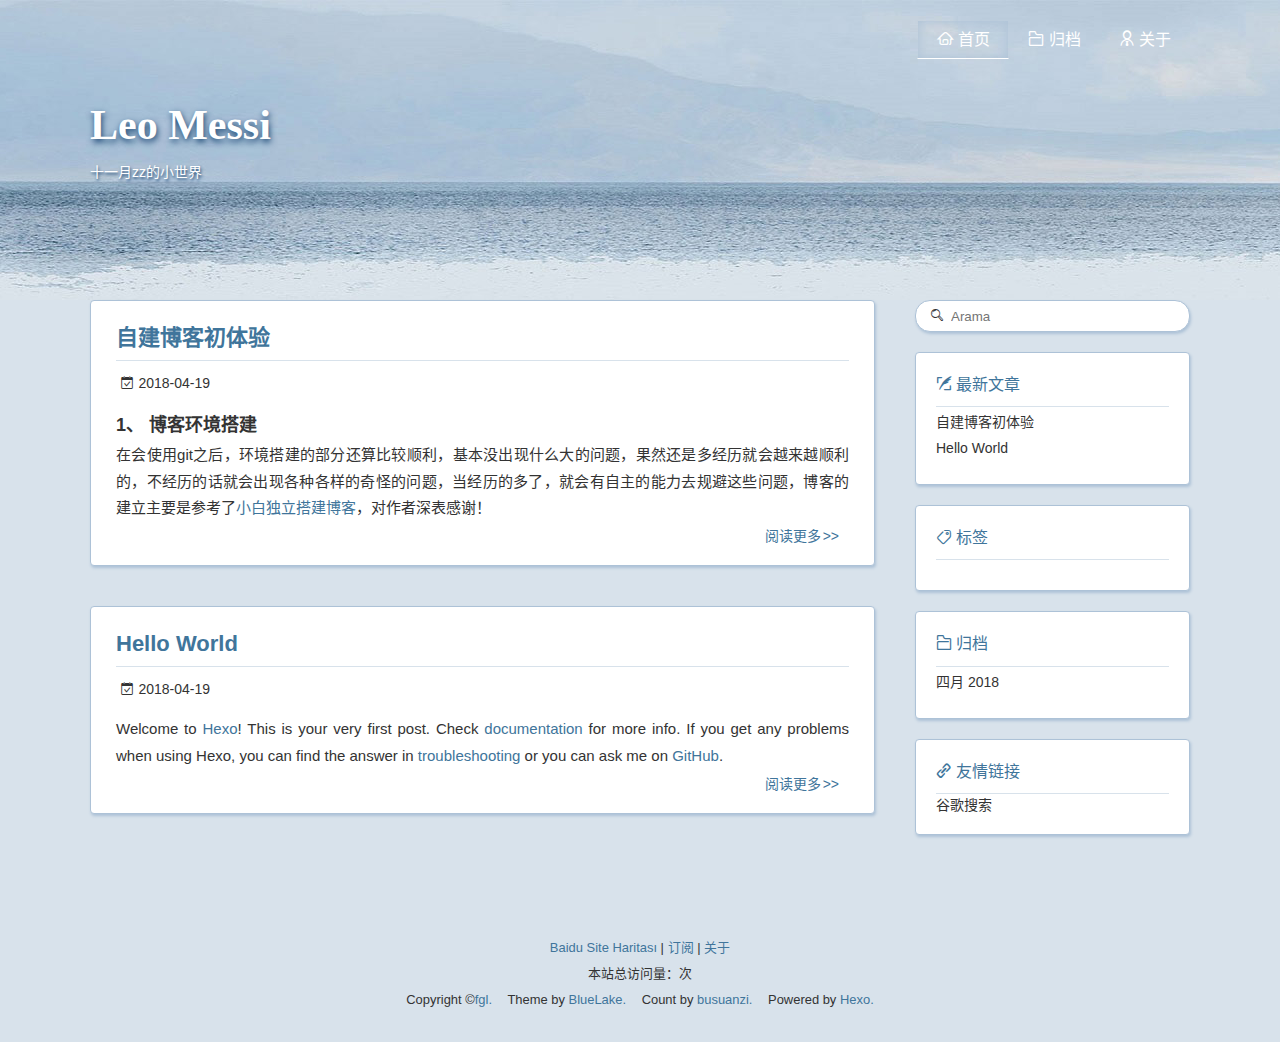
==== commit 04a7dc27: "Site updated: 2018-04-20 18:04:57" ====
--- a/index.html
+++ b/index.html
@@ -1 +1,8 @@
-<!DOCTYPE html><html lang="zh-CN"><head><meta http-equiv="content-type" content="text/html; charset=utf-8"><meta content="width=device-width, initial-scale=1.0, maximum-scale=1.0, user-scalable=0" name="viewport"><meta content="yes" name="apple-mobile-web-app-capable"><meta content="black-translucent" name="apple-mobile-web-app-status-bar-style"><meta content="telephone=no" name="format-detection"><meta name="description"><title>Leo Messi | 十一月zz的小世界</title><link rel="stylesheet" type="text/css" href="//fonts.neworld.org/css?family=Source+Code+Pro"><link rel="stylesheet" type="text/css" href="/css/style.css?v=2.0.1"><link rel="stylesheet" type="text/css" href="/css/highlight.css?v=2.0.1"><link rel="Shortcut Icon" href="/favicon.ico"><link rel="bookmark" href="/favicon.ico"><link rel="apple-touch-icon" href="/apple-touch-icon.png"><link rel="apple-touch-icon-precomposed" href="/apple-touch-icon.png"></head><body><div class="body_container"><div id="header"><div class="site-name"><h1 class="hidden">Leo Messi</h1><a id="logo" href="/.">Leo Messi</a><p class="description">十一月zz的小世界</p></div><div id="nav-menu"><a href="/." class="current"><i class="fa fa-home"> 首页</i></a><a href="/archives/"><i class="fa fa-archive"> 归档</i></a><a href="/about/"><i class="fa fa-user"> 关于</i></a></div><div id="search-form"><div id="result-mask" class="hide"></div><label><input id="search-key" type="text" autocomplete="off" placeholder="Arama"></label><div id="result-wrap" class="hide"><div id="search-result"></div></div><div class="hide"><template id="search-tpl"><div class="item"><a href="/{path}" title="{title}"><div class="title">{title}</div><div class="time">{date}</div><div class="tags">{tags}</div></a></div></template></div></div></div><div id="layout" class="layout-g"><div class="layout-l"><div class="content_container"><div class="post"><h2 class="post-title"><a href="/2018/04/19/my first blog/">自建博客初体验</a></h2><div class="post-meta"><p><span class="date">2018-04-19</span></p></div><div class="post-content"><h2 id="博客环境搭建"><a href="#博客环境搭建" class="headerlink" title="博客环境搭建"></a>博客环境搭建</h2><p>在会使用git之后，环境搭建的部分还算比较顺利，基本没出现什么大的问题，果然还是多经历就会越来越顺利的，不经历的话就会出现各种各样的奇怪的问题，当经历的多了，就会有自主的能力去规避这些问题，博客的建立主要是参考了<a href="https://my.oschina.net/ryaneLee/blog/638440" target="_blank" rel="noopener">小白独立搭建博客</a>，对作者深表感谢！</p></div><p class="readmore"><a href="/2018/04/19/my first blog/">阅读更多</a></p></div><div class="post"><h2 class="post-title"><a href="/2018/04/19/hello-world/">Hello World</a></h2><div class="post-meta"><p><span class="date">2018-04-19</span></p></div><div class="post-content"><p>Welcome to <a href="https://hexo.io/" target="_blank" rel="noopener">Hexo</a>! This is your very first post. Check <a href="https://hexo.io/docs/" target="_blank" rel="noopener">documentation</a> for more info. If you get any problems when using Hexo, you can find the answer in <a href="https://hexo.io/docs/troubleshooting.html" target="_blank" rel="noopener">troubleshooting</a> or you can ask me on <a href="https://github.com/hexojs/hexo/issues" target="_blank" rel="noopener">GitHub</a>.</p></div><p class="readmore"><a href="/2018/04/19/hello-world/">阅读更多</a></p></div></div></div><div class="layout-r"><div id="sidebar"><div class="search-pla"></div><div class="widget"><div class="widget-title"><i class="fa fa-xie"> 最新文章</i></div><ul class="post-list"><li class="post-list-item"><a class="post-list-link" href="/2018/04/19/my first blog/">自建博客初体验</a></li><li class="post-list-item"><a class="post-list-link" href="/2018/04/19/hello-world/">Hello World</a></li></ul></div><div class="widget"><div class="widget-title"><i class="fa fa-biao"> 标签</i></div><div class="tagcloud"></div></div><div class="widget"><div class="widget-title"><i class="fa fa-archive"> 归档</i></div><ul class="archive-list"><li class="archive-list-item"><a class="archive-list-link" href="/archives/2018/04/">四月 2018</a></li></ul></div><div class="widget"><div class="widget-title"><i class="fa fa-you"> 友情链接</i></div><ul></ul><a href="http://www.google.cn/" title="谷歌搜索" target="_blank">谷歌搜索</a></div></div></div></div><a id="totop" href="#top"></a><div id="footer"><div class="footer-info"><p><a href="/baidusitemap.xml">Baidu Site Haritası</a> |  <a href="/atom.xml">订阅</a> |  <a href="/about/">关于</a></p><p>本站总访问量：<i id="busuanzi_container_site_pv"><i id="busuanzi_value_site_pv"></i></i>次</p><p><span> Copyright &copy;<a href="/." rel="nofollow">fgl.</a></span><span> Theme by<a rel="nofollow" target="_blank" href="https://github.com/chaooo/hexo-theme-BlueLake"> BlueLake.</a></span><span> Count by<a href="http://busuanzi.ibruce.info/"> busuanzi.</a></span><span> Powered by<a rel="nofollow" target="_blank" href="https://hexo.io"> Hexo.</a></span></p></div></div></div><script src="https://dn-lbstatics.qbox.me/busuanzi/2.3/busuanzi.pure.mini.js" async></script><script type="text/javascript" src="/js/search.json.js?v=2.0.1"></script><script type="text/javascript" src="/js/totop.js?v=2.0.1" async></script></body></html>+<!DOCTYPE html><html lang="zh-CN"><head><meta http-equiv="content-type" content="text/html; charset=utf-8"><meta content="width=device-width, initial-scale=1.0, maximum-scale=1.0, user-scalable=0" name="viewport"><meta content="yes" name="apple-mobile-web-app-capable"><meta content="black-translucent" name="apple-mobile-web-app-status-bar-style"><meta content="telephone=no" name="format-detection"><meta name="description"><title>Leo Messi | 十一月zz的小世界</title><link rel="stylesheet" type="text/css" href="//fonts.neworld.org/css?family=Source+Code+Pro"><link rel="stylesheet" type="text/css" href="/css/style.css?v=2.0.1"><link rel="stylesheet" type="text/css" href="/css/highlight.css?v=2.0.1"><link rel="Shortcut Icon" href="/favicon.ico"><link rel="bookmark" href="/favicon.ico"><link rel="apple-touch-icon" href="/apple-touch-icon.png"><link rel="apple-touch-icon-precomposed" href="/apple-touch-icon.png"><link rel="alternate" type="application/atom+xml" href="/atom.xml"></head><body><div class="body_container"><div id="header"><div class="site-name"><h1 class="hidden">Leo Messi</h1><a id="logo" href="/.">Leo Messi</a><p class="description">十一月zz的小世界</p></div><div id="nav-menu"><a href="/." class="current"><i class="fa fa-home"> 首页</i></a><a href="/archives/"><i class="fa fa-archive"> 归档</i></a><a href="/about/"><i class="fa fa-user"> 关于</i></a></div><div id="search-form"><div id="result-mask" class="hide"></div><label><input id="search-key" type="text" autocomplete="off" placeholder="Arama"></label><div id="result-wrap" class="hide"><div id="search-result"></div></div><div class="hide"><template id="search-tpl"><div class="item"><a href="/{path}" title="{title}"><div class="title">{title}</div><div class="time">{date}</div><div class="tags">{tags}</div></a></div></template></div></div></div><div id="layout" class="layout-g"><div class="layout-l"><div class="content_container"><div class="post"><h2 class="post-title"><a href="/2018/04/19/my first blog/">自建博客初体验</a></h2><div class="post-meta"><p><span class="date">2018-04-19</span></p></div><div class="post-content"><h2 id="1、-博客环境搭建"><a href="#1、-博客环境搭建" class="headerlink" title="1、 博客环境搭建"></a>1、 博客环境搭建</h2><p>在会使用git之后，环境搭建的部分还算比较顺利，基本没出现什么大的问题，果然还是多经历就会越来越顺利的，不经历的话就会出现各种各样的奇怪的问题，当经历的多了，就会有自主的能力去规避这些问题，博客的建立主要是参考了<a href="https://my.oschina.net/ryaneLee/blog/638440" target="_blank" rel="noopener">小白独立搭建博客</a>，对作者深表感谢！</p></div><p class="readmore"><a href="/2018/04/19/my first blog/">阅读更多</a></p></div><div class="post"><h2 class="post-title"><a href="/2018/04/19/hello-world/">Hello World</a></h2><div class="post-meta"><p><span class="date">2018-04-19</span></p></div><div class="post-content"><p>Welcome to <a href="https://hexo.io/" target="_blank" rel="noopener">Hexo</a>! This is your very first post. Check <a href="https://hexo.io/docs/" target="_blank" rel="noopener">documentation</a> for more info. If you get any problems when using Hexo, you can find the answer in <a href="https://hexo.io/docs/troubleshooting.html" target="_blank" rel="noopener">troubleshooting</a> or you can ask me on <a href="https://github.com/hexojs/hexo/issues" target="_blank" rel="noopener">GitHub</a>.</p></div><p class="readmore"><a href="/2018/04/19/hello-world/">阅读更多</a></p></div></div></div><div class="layout-r"><div id="sidebar"><div class="search-pla"></div><div class="widget"><div class="widget-title"><i class="fa fa-xie"> 最新文章</i></div><ul class="post-list"><li class="post-list-item"><a class="post-list-link" href="/2018/04/19/my first blog/">自建博客初体验</a></li><li class="post-list-item"><a class="post-list-link" href="/2018/04/19/hello-world/">Hello World</a></li></ul></div><div class="widget"><div class="widget-title"><i class="fa fa-biao"> 标签</i></div><div class="tagcloud"></div></div><div class="widget"><div class="widget-title"><i class="fa fa-archive"> 归档</i></div><ul class="archive-list"><li class="archive-list-item"><a class="archive-list-link" href="/archives/2018/04/">四月 2018</a></li></ul></div><div class="widget"><div class="widget-title"><i class="fa fa-you"> 友情链接</i></div><ul></ul><a href="http://www.google.cn/" title="谷歌搜索" target="_blank">谷歌搜索</a></div></div></div></div><a id="totop" href="#top"></a><div id="footer"><div class="footer-info"><p><a href="/baidusitemap.xml">Baidu Site Haritası</a> |  <a href="/atom.xml">订阅</a> |  <a href="/about/">关于</a></p><p>本站总访问量：<i id="busuanzi_container_site_pv"><i id="busuanzi_value_site_pv"></i></i>次</p><p><span> Copyright &copy;<a href="/." rel="nofollow">fgl.</a></span><span> Theme by<a rel="nofollow" target="_blank" href="https://github.com/chaooo/hexo-theme-BlueLake"> BlueLake.</a></span><span> Count by<a href="http://busuanzi.ibruce.info/"> busuanzi.</a></span><span> Powered by<a rel="nofollow" target="_blank" href="https://hexo.io"> Hexo.</a></span></p></div></div></div><script src="https://dn-lbstatics.qbox.me/busuanzi/2.3/busuanzi.pure.mini.js" async></script><script>var _hmt = _hmt || [];
+(function() {
+  var hm = document.createElement("script");
+  hm.src = "//hm.baidu.com/hm.js?b9d8fedcf143fea0dadf2f9779ef2ecd## Your Baidu Analytics tracking id, e.g. 1006843030519956000";
+  var s = document.getElementsByTagName("script")[0];
+  s.parentNode.insertBefore(hm, s);
+  })();
+</script><script type="text/javascript" src="/js/search.json.js?v=2.0.1"></script><script type="text/javascript" src="/js/totop.js?v=2.0.1" async></script></body></html>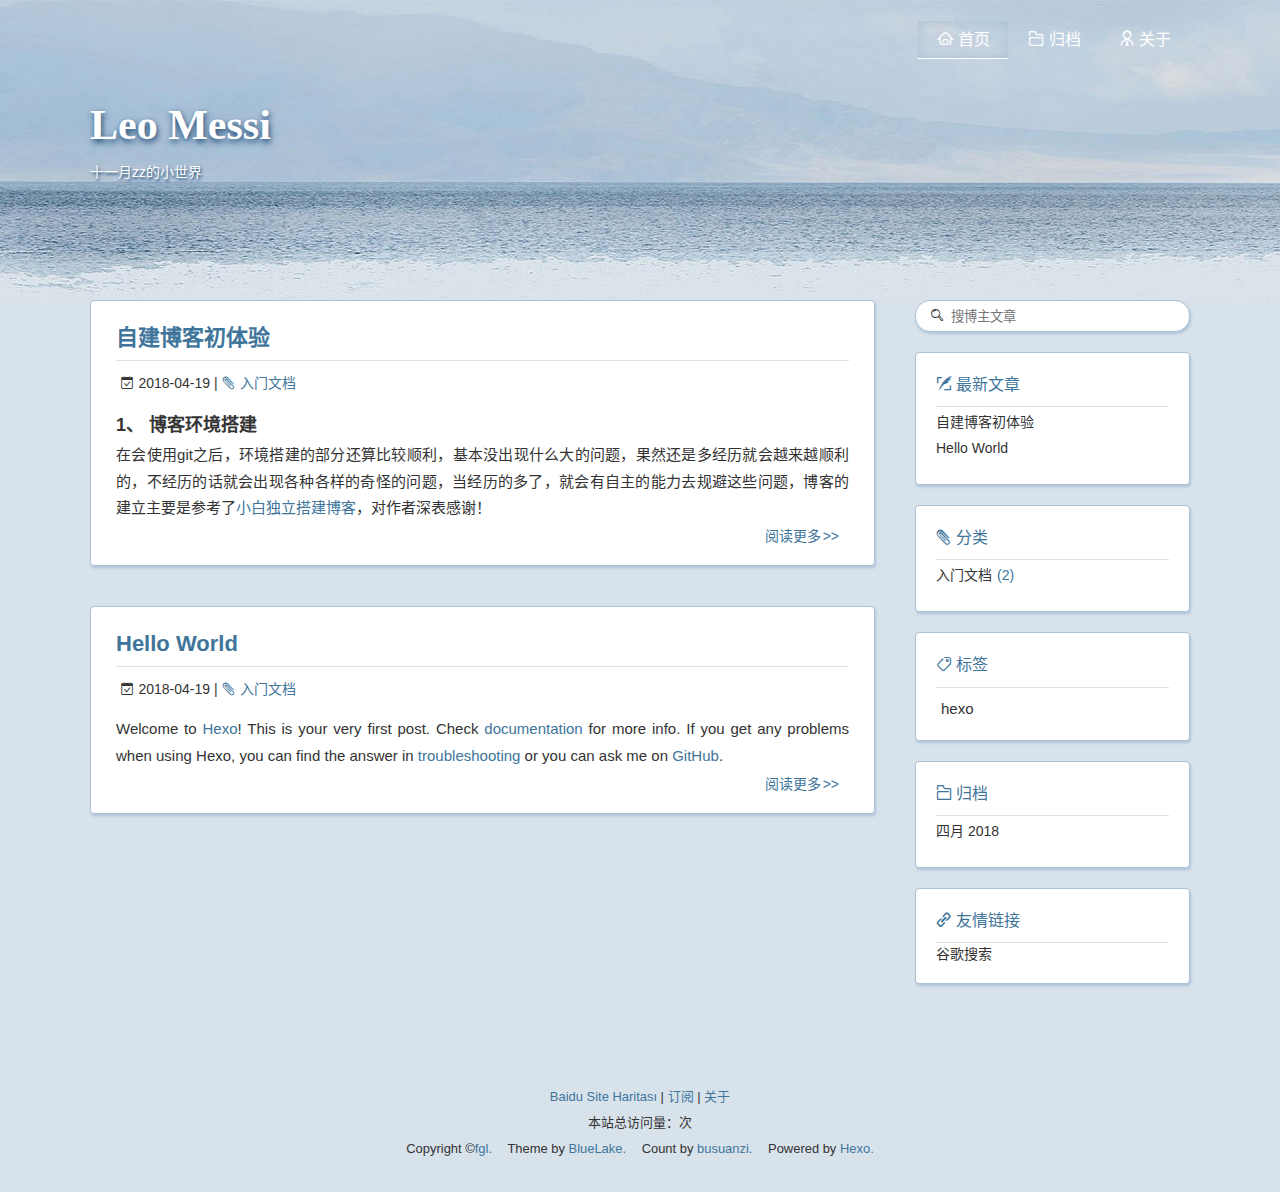
==== commit 49f62556: "Site updated: 2018-04-21 11:08:02" ====
--- a/index.html
+++ b/index.html
@@ -1,4 +1,4 @@
-<!DOCTYPE html><html lang="zh-CN"><head><meta http-equiv="content-type" content="text/html; charset=utf-8"><meta content="width=device-width, initial-scale=1.0, maximum-scale=1.0, user-scalable=0" name="viewport"><meta content="yes" name="apple-mobile-web-app-capable"><meta content="black-translucent" name="apple-mobile-web-app-status-bar-style"><meta content="telephone=no" name="format-detection"><meta name="description"><title>Leo Messi | 十一月zz的小世界</title><link rel="stylesheet" type="text/css" href="//fonts.neworld.org/css?family=Source+Code+Pro"><link rel="stylesheet" type="text/css" href="/css/style.css?v=2.0.1"><link rel="stylesheet" type="text/css" href="/css/highlight.css?v=2.0.1"><link rel="Shortcut Icon" href="/favicon.ico"><link rel="bookmark" href="/favicon.ico"><link rel="apple-touch-icon" href="/apple-touch-icon.png"><link rel="apple-touch-icon-precomposed" href="/apple-touch-icon.png"><link rel="alternate" type="application/atom+xml" href="/atom.xml"></head><body><div class="body_container"><div id="header"><div class="site-name"><h1 class="hidden">Leo Messi</h1><a id="logo" href="/.">Leo Messi</a><p class="description">十一月zz的小世界</p></div><div id="nav-menu"><a href="/." class="current"><i class="fa fa-home"> 首页</i></a><a href="/archives/"><i class="fa fa-archive"> 归档</i></a><a href="/about/"><i class="fa fa-user"> 关于</i></a></div><div id="search-form"><div id="result-mask" class="hide"></div><label><input id="search-key" type="text" autocomplete="off" placeholder="Arama"></label><div id="result-wrap" class="hide"><div id="search-result"></div></div><div class="hide"><template id="search-tpl"><div class="item"><a href="/{path}" title="{title}"><div class="title">{title}</div><div class="time">{date}</div><div class="tags">{tags}</div></a></div></template></div></div></div><div id="layout" class="layout-g"><div class="layout-l"><div class="content_container"><div class="post"><h2 class="post-title"><a href="/2018/04/19/my first blog/">自建博客初体验</a></h2><div class="post-meta"><p><span class="date">2018-04-19</span></p></div><div class="post-content"><h2 id="1、-博客环境搭建"><a href="#1、-博客环境搭建" class="headerlink" title="1、 博客环境搭建"></a>1、 博客环境搭建</h2><p>在会使用git之后，环境搭建的部分还算比较顺利，基本没出现什么大的问题，果然还是多经历就会越来越顺利的，不经历的话就会出现各种各样的奇怪的问题，当经历的多了，就会有自主的能力去规避这些问题，博客的建立主要是参考了<a href="https://my.oschina.net/ryaneLee/blog/638440" target="_blank" rel="noopener">小白独立搭建博客</a>，对作者深表感谢！</p></div><p class="readmore"><a href="/2018/04/19/my first blog/">阅读更多</a></p></div><div class="post"><h2 class="post-title"><a href="/2018/04/19/hello-world/">Hello World</a></h2><div class="post-meta"><p><span class="date">2018-04-19</span></p></div><div class="post-content"><p>Welcome to <a href="https://hexo.io/" target="_blank" rel="noopener">Hexo</a>! This is your very first post. Check <a href="https://hexo.io/docs/" target="_blank" rel="noopener">documentation</a> for more info. If you get any problems when using Hexo, you can find the answer in <a href="https://hexo.io/docs/troubleshooting.html" target="_blank" rel="noopener">troubleshooting</a> or you can ask me on <a href="https://github.com/hexojs/hexo/issues" target="_blank" rel="noopener">GitHub</a>.</p></div><p class="readmore"><a href="/2018/04/19/hello-world/">阅读更多</a></p></div></div></div><div class="layout-r"><div id="sidebar"><div class="search-pla"></div><div class="widget"><div class="widget-title"><i class="fa fa-xie"> 最新文章</i></div><ul class="post-list"><li class="post-list-item"><a class="post-list-link" href="/2018/04/19/my first blog/">自建博客初体验</a></li><li class="post-list-item"><a class="post-list-link" href="/2018/04/19/hello-world/">Hello World</a></li></ul></div><div class="widget"><div class="widget-title"><i class="fa fa-biao"> 标签</i></div><div class="tagcloud"></div></div><div class="widget"><div class="widget-title"><i class="fa fa-archive"> 归档</i></div><ul class="archive-list"><li class="archive-list-item"><a class="archive-list-link" href="/archives/2018/04/">四月 2018</a></li></ul></div><div class="widget"><div class="widget-title"><i class="fa fa-you"> 友情链接</i></div><ul></ul><a href="http://www.google.cn/" title="谷歌搜索" target="_blank">谷歌搜索</a></div></div></div></div><a id="totop" href="#top"></a><div id="footer"><div class="footer-info"><p><a href="/baidusitemap.xml">Baidu Site Haritası</a> |  <a href="/atom.xml">订阅</a> |  <a href="/about/">关于</a></p><p>本站总访问量：<i id="busuanzi_container_site_pv"><i id="busuanzi_value_site_pv"></i></i>次</p><p><span> Copyright &copy;<a href="/." rel="nofollow">fgl.</a></span><span> Theme by<a rel="nofollow" target="_blank" href="https://github.com/chaooo/hexo-theme-BlueLake"> BlueLake.</a></span><span> Count by<a href="http://busuanzi.ibruce.info/"> busuanzi.</a></span><span> Powered by<a rel="nofollow" target="_blank" href="https://hexo.io"> Hexo.</a></span></p></div></div></div><script src="https://dn-lbstatics.qbox.me/busuanzi/2.3/busuanzi.pure.mini.js" async></script><script>var _hmt = _hmt || [];
+<!DOCTYPE html><html lang="zh-CN"><head><meta http-equiv="content-type" content="text/html; charset=utf-8"><meta content="width=device-width, initial-scale=1.0, maximum-scale=1.0, user-scalable=0" name="viewport"><meta content="yes" name="apple-mobile-web-app-capable"><meta content="black-translucent" name="apple-mobile-web-app-status-bar-style"><meta content="telephone=no" name="format-detection"><meta name="description"><title>Leo Messi | 十一月zz的小世界</title><link rel="stylesheet" type="text/css" href="//fonts.neworld.org/css?family=Source+Code+Pro"><link rel="stylesheet" type="text/css" href="/css/style.css?v=2.0.1"><link rel="stylesheet" type="text/css" href="/css/highlight.css?v=2.0.1"><link rel="Shortcut Icon" href="/favicon.ico"><link rel="bookmark" href="/favicon.ico"><link rel="apple-touch-icon" href="/apple-touch-icon.png"><link rel="apple-touch-icon-precomposed" href="/apple-touch-icon.png"><link rel="alternate" type="application/atom+xml" href="/atom.xml"></head><body><div class="body_container"><div id="header"><div class="site-name"><h1 class="hidden">Leo Messi</h1><a id="logo" href="/.">Leo Messi</a><p class="description">十一月zz的小世界</p></div><div id="nav-menu"><a href="/." class="current"><i class="fa fa-home"> 首页</i></a><a href="/archives/"><i class="fa fa-archive"> 归档</i></a><a href="/about/"><i class="fa fa-user"> 关于</i></a></div><div id="search-form"><div id="result-mask" class="hide"></div><label><input id="search-key" type="text" autocomplete="off" placeholder="搜博主文章"></label><div id="result-wrap" class="hide"><div id="search-result"></div></div><div class="hide"><template id="search-tpl"><div class="item"><a href="/{path}" title="{title}"><div class="title">{title}</div><div class="time">{date}</div><div class="tags">{tags}</div></a></div></template></div></div></div><div id="layout" class="layout-g"><div class="layout-l"><div class="content_container"><div class="post"><h2 class="post-title"><a href="/2018/04/19/my first blog/">自建博客初体验</a></h2><div class="post-meta"><p><span class="date">2018-04-19</span><span><a href="/categories/入门文档/" class="category">入门文档</a></span></p></div><div class="post-content"><h2 id="1、-博客环境搭建"><a href="#1、-博客环境搭建" class="headerlink" title="1、 博客环境搭建"></a>1、 博客环境搭建</h2><p>在会使用git之后，环境搭建的部分还算比较顺利，基本没出现什么大的问题，果然还是多经历就会越来越顺利的，不经历的话就会出现各种各样的奇怪的问题，当经历的多了，就会有自主的能力去规避这些问题，博客的建立主要是参考了<a href="https://my.oschina.net/ryaneLee/blog/638440" target="_blank" rel="noopener">小白独立搭建博客</a>，对作者深表感谢！</p></div><p class="readmore"><a href="/2018/04/19/my first blog/">阅读更多</a></p></div><div class="post"><h2 class="post-title"><a href="/2018/04/19/hello-world/">Hello World</a></h2><div class="post-meta"><p><span class="date">2018-04-19</span><span><a href="/categories/入门文档/" class="category">入门文档</a></span></p></div><div class="post-content"><p>Welcome to <a href="https://hexo.io/" target="_blank" rel="noopener">Hexo</a>! This is your very first post. Check <a href="https://hexo.io/docs/" target="_blank" rel="noopener">documentation</a> for more info. If you get any problems when using Hexo, you can find the answer in <a href="https://hexo.io/docs/troubleshooting.html" target="_blank" rel="noopener">troubleshooting</a> or you can ask me on <a href="https://github.com/hexojs/hexo/issues" target="_blank" rel="noopener">GitHub</a>.</p></div><p class="readmore"><a href="/2018/04/19/hello-world/">阅读更多</a></p></div></div></div><div class="layout-r"><div id="sidebar"><div class="search-pla"></div><div class="widget"><div class="widget-title"><i class="fa fa-xie"> 最新文章</i></div><ul class="post-list"><li class="post-list-item"><a class="post-list-link" href="/2018/04/19/my first blog/">自建博客初体验</a></li><li class="post-list-item"><a class="post-list-link" href="/2018/04/19/hello-world/">Hello World</a></li></ul></div><div class="widget"><div class="widget-title"><i class="fa fa-gui"> 分类</i></div><ul class="category-list"><li class="category-list-item"><a class="category-list-link" href="/categories/入门文档/">入门文档</a><span class="category-list-count">2</span></li></ul></div><div class="widget"><div class="widget-title"><i class="fa fa-biao"> 标签</i></div><div class="tagcloud"><a href="/tags/hexo/" style="font-size: 15px;">hexo</a></div></div><div class="widget"><div class="widget-title"><i class="fa fa-archive"> 归档</i></div><ul class="archive-list"><li class="archive-list-item"><a class="archive-list-link" href="/archives/2018/04/">四月 2018</a></li></ul></div><div class="widget"><div class="widget-title"><i class="fa fa-you"> 友情链接</i></div><ul></ul><a href="http://www.google.cn/" title="谷歌搜索" target="_blank">谷歌搜索</a></div></div></div></div><a id="totop" href="#top"></a><div id="footer"><div class="footer-info"><p><a href="/baidusitemap.xml">Baidu Site Haritası</a> |  <a href="/atom.xml">订阅</a> |  <a href="/about/">关于</a></p><p>本站总访问量：<i id="busuanzi_container_site_pv"><i id="busuanzi_value_site_pv"></i></i>次</p><p><span> Copyright &copy;<a href="/." rel="nofollow">fgl.</a></span><span> Theme by<a rel="nofollow" target="_blank" href="https://github.com/chaooo/hexo-theme-BlueLake"> BlueLake.</a></span><span> Count by<a href="http://busuanzi.ibruce.info/"> busuanzi.</a></span><span> Powered by<a rel="nofollow" target="_blank" href="https://hexo.io"> Hexo.</a></span></p></div></div></div><script src="https://dn-lbstatics.qbox.me/busuanzi/2.3/busuanzi.pure.mini.js" async></script><script>var _hmt = _hmt || [];
 (function() {
   var hm = document.createElement("script");
   hm.src = "//hm.baidu.com/hm.js?b9d8fedcf143fea0dadf2f9779ef2ecd## Your Baidu Analytics tracking id, e.g. 1006843030519956000";
